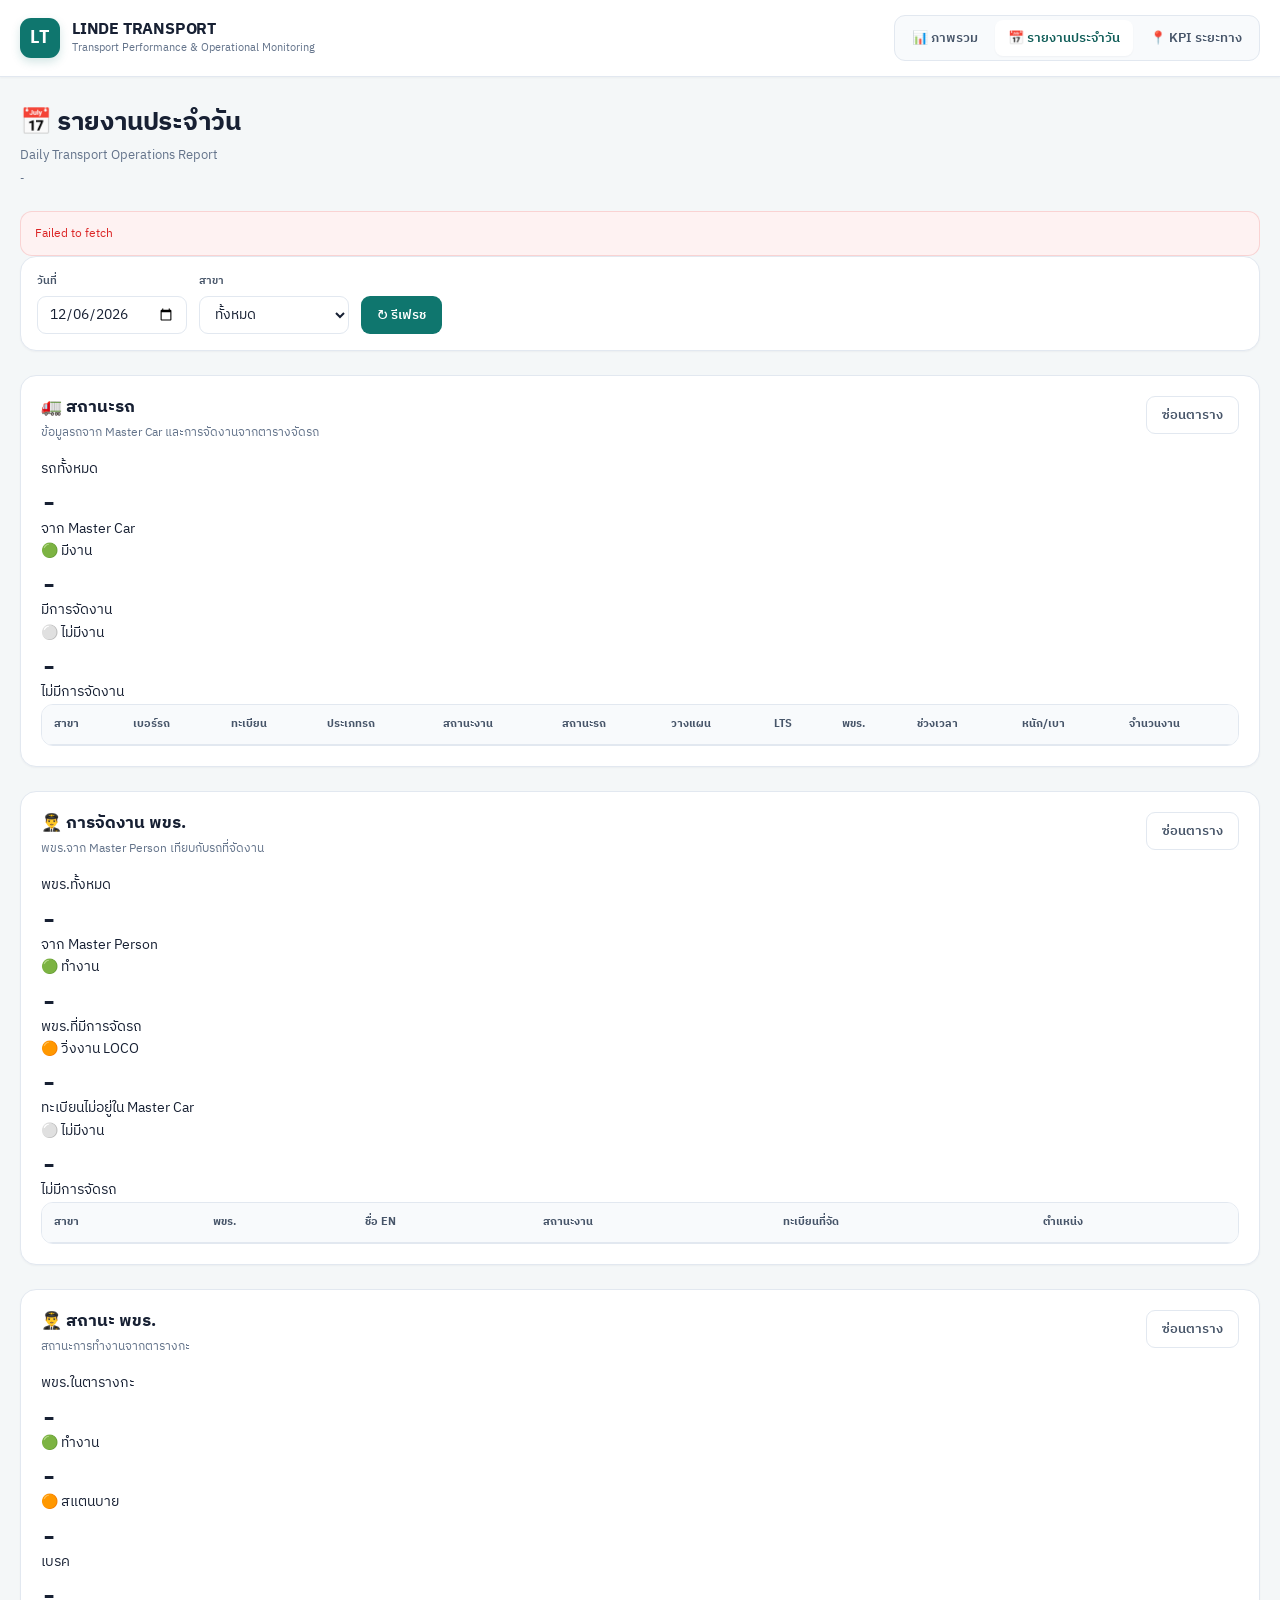
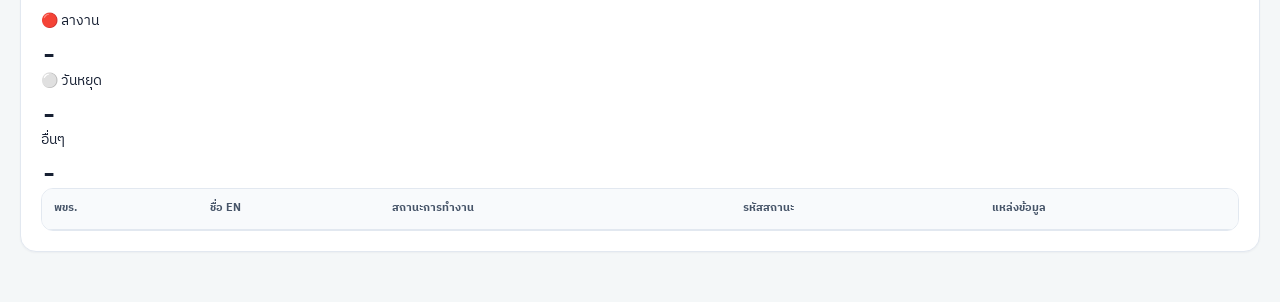
==== daily-report.html @ b8f80fe9 "Update daily-report.html" ====
<!DOCTYPE html>

<html lang="th">

<head>

  <meta charset="UTF-8">

<meta
name="viewport"
content="width=device-width, initial-scale=1.0"

>

  <title>LINDE TRANSPORT DAILY REPORT</title>

  <link rel="preconnect" href="https://fonts.googleapis.com">

  <link
    rel="preconnect"
    href="https://fonts.gstatic.com"
    crossorigin
  >

  <link
    href="https://fonts.googleapis.com/css2?family=IBM+Plex+Mono:wght@500;600;700&family=IBM+Plex+Sans+Thai:wght@400;500;600;700&display=swap"
    rel="stylesheet"
  >

  <link rel="stylesheet" href="style.css">

</head>

<body>

  <!-- =====================================================
       HEADER
       ===================================================== -->

  <header>

<div class="header-content">


  <!-- BRAND -->

  <div class="header-brand">

    <div class="brand-mark">
      LT
    </div>

    <div class="brand-text">

      <h1 class="brand-title">
        LINDE TRANSPORT
      </h1>

      <p class="brand-subtitle">
        Transport Performance &amp; Operational Monitoring
      </p>

    </div>

  </div>


  <!-- NAVIGATION -->

  <nav class="page-nav">

    <a href="index.html">
      📊 ภาพรวม
    </a>

    <a
      href="daily-report.html"
      class="active"
    >
      📅 รายงานประจำวัน
    </a>

    <a href="kpi-distance.html">
      📍 KPI ระยะทาง
    </a>

  </nav>

</div>

  </header>

  <!-- =====================================================
       MAIN
       ===================================================== -->

  <main class="container">

<!-- PAGE TITLE -->

<div class="page-title">

  <h1>
    📅 รายงานประจำวัน
  </h1>

  <p>
    Daily Transport Operations Report
  </p>

  <div
    id="reportInfo"
    class="card-status"
  >
    -
  </div>

</div>


<!-- ===================================================
     ERROR
     =================================================== -->

<div
  id="errorMessage"
  class="error-message"
></div>


<!-- ===================================================
     FILTER
     =================================================== -->

<section class="filters">

  <div class="filter-group">

    <label for="dateFilter">
      วันที่
    </label>

    <input
      type="date"
      id="dateFilter"
      onchange="loadReport()"
    >

  </div>


  <div class="filter-group">

    <label for="branchFilter">
      สาขา
    </label>

    <select
      id="branchFilter"
    >

      <option value="">
        ทั้งหมด
      </option>

    </select>

  </div>


  <div class="filter-action">

    <button
      class="btn btn-primary"
      type="button"
      onclick="refreshReport()"
    >
      ↻ รีเฟรช
    </button>

  </div>

</section>


<!-- ===================================================
     VEHICLE STATUS
     =================================================== -->

<section class="section">


  <div class="section-heading">

    <div>

      <h2>
        🚛 สถานะรถ
      </h2>

      <p class="section-subtitle">
        ข้อมูลรถจาก Master Car และการจัดงานจากตารางจัดรถ
      </p>

    </div>


    <div class="section-actions">

      <button
        class="btn btn-secondary"
        id="vehicleTableToggle"
        type="button"
        onclick="
          toggleTable(
            'vehicleTableWrapper',
            'vehicleTableToggle'
          )
        "
      >
        ซ่อนตาราง
      </button>

    </div>

  </div>


  <!-- VEHICLE KPI -->

  <div class="cards">


    <div class="card">

      <div class="card-label">
        รถทั้งหมด
      </div>

      <div
        class="card-value"
        id="vehicleTotal"
      >
        -
      </div>

      <div class="card-note">
        จาก Master Car
      </div>

    </div>


    <div class="card card-green">

      <div class="card-label">
        🟢 มีงาน
      </div>

      <div
        class="card-value"
        id="vehicleWorking"
      >
        -
      </div>

      <div class="card-note">
        มีการจัดงาน
      </div>

    </div>


    <div class="card card-gray">

      <div class="card-label">
        ⚪ ไม่มีงาน
      </div>

      <div
        class="card-value"
        id="vehicleNoJob"
      >
        -
      </div>

      <div class="card-note">
        ไม่มีการจัดงาน
      </div>

    </div>

  </div>


  <!-- VEHICLE TABLE -->

  <div
    class="table-wrapper"
    id="vehicleTableWrapper"
  >

    <table class="data-table">

      <thead>

        <tr>

          <th>
            สาขา
          </th>

          <th>
            เบอร์รถ
          </th>

          <th>
            ทะเบียน
          </th>

          <th>
            ประเภทรถ
          </th>

          <th>
            สถานะงาน
          </th>

          <th>
            สถานะรถ
          </th>

          <th>
            วางแผน
          </th>

          <th>
            LTS
          </th>

          <th>
            พขร.
          </th>

          <th>
            ช่วงเวลา
          </th>

          <th>
            หนัก/เบา
          </th>

          <th>
            จำนวนงาน
          </th>

        </tr>

      </thead>


      <tbody id="vehicleTableBody"></tbody>

    </table>

  </div>

</section>


<!-- ===================================================
     DRIVER ASSIGNMENT
     =================================================== -->

<section class="section">


  <div class="section-heading">

    <div>

      <h2>
        👨‍✈️ การจัดงาน พขร.
      </h2>

      <p class="section-subtitle">
        พขร.จาก Master Person เทียบกับรถที่จัดงาน
      </p>

    </div>


    <div class="section-actions">

      <button
        class="btn btn-secondary"
        id="driverTableToggle"
        type="button"
        onclick="
          toggleTable(
            'driverTableWrapper',
            'driverTableToggle'
          )
        "
      >
        ซ่อนตาราง
      </button>

    </div>

  </div>


  <!-- DRIVER KPI -->

  <div class="cards driver-cards">


    <div class="card">

      <div class="card-label">
        พขร.ทั้งหมด
      </div>

      <div
        class="card-value"
        id="driverTotal"
      >
        -
      </div>

      <div class="card-note">
        จาก Master Person
      </div>

    </div>


    <div class="card card-green">

      <div class="card-label">
        🟢 ทำงาน
      </div>

      <div
        class="card-value"
        id="driverWorking"
      >
        -
      </div>

      <div class="card-note">
        พขร.ที่มีการจัดรถ
      </div>

    </div>


    <div class="card card-orange">

      <div class="card-label">
        🟠 วิ่งงาน LOCO
      </div>

      <div
        class="card-value"
        id="driverLoco"
      >
        -
      </div>

      <div class="card-note">
        ทะเบียนไม่อยู่ใน Master Car
      </div>

    </div>


    <div class="card card-gray">

      <div class="card-label">
        ⚪ ไม่มีงาน
      </div>

      <div
        class="card-value"
        id="driverNoJob"
      >
        -
      </div>

      <div class="card-note">
        ไม่มีการจัดรถ
      </div>

    </div>

  </div>


  <!-- DRIVER TABLE -->

  <div
    class="table-wrapper"
    id="driverTableWrapper"
  >

    <table class="data-table">

      <thead>

        <tr>

          <th>
            สาขา
          </th>

          <th>
            พขร.
          </th>

          <th>
            ชื่อ EN
          </th>

          <th>
            สถานะงาน
          </th>

          <th>
            ทะเบียนที่จัด
          </th>

          <th>
            ตำแหน่ง
          </th>

        </tr>

      </thead>


      <tbody id="driverTableBody"></tbody>

    </table>

  </div>

</section>


<!-- ===================================================
     DRIVER SHIFT STATUS
     =================================================== -->

<section class="section">


  <div class="section-heading">

    <div>

      <h2>
        👨‍✈️ สถานะ พขร.
      </h2>

      <p class="section-subtitle">
        สถานะการทำงานจากตารางกะ
      </p>

    </div>


    <div class="section-actions">

      <button
        class="btn btn-secondary"
        id="shiftTableToggle"
        type="button"
        onclick="
          toggleTable(
            'shiftTableWrapper',
            'shiftTableToggle'
          )
        "
      >
        ซ่อนตาราง
      </button>

    </div>

  </div>


  <!-- SHIFT KPI -->

  <div class="cards shift-cards">


    <div class="card">

      <div class="card-label">
        พขร.ในตารางกะ
      </div>

      <div
        class="card-value"
        id="shiftTotal"
      >
        -
      </div>

    </div>


    <div class="card card-green">

      <div class="card-label">
        🟢 ทำงาน
      </div>

      <div
        class="card-value"
        id="shiftWorking"
      >
        -
      </div>

    </div>


    <div class="card card-orange">

      <div class="card-label">
        🟠 สแตนบาย
      </div>

      <div
        class="card-value"
        id="shiftStandby"
      >
        -
      </div>

    </div>


    <div class="card">

      <div class="card-label">
        เบรค
      </div>

      <div
        class="card-value"
        id="shiftBreak"
      >
        -
      </div>

    </div>


    <div class="card card-red">

      <div class="card-label">
        🔴 ลางาน
      </div>

      <div
        class="card-value"
        id="shiftLeave"
      >
        -
      </div>

    </div>


    <div class="card card-gray">

      <div class="card-label">
        ⚪ วันหยุด
      </div>

      <div
        class="card-value"
        id="shiftOff"
      >
        -
      </div>

    </div>


    <div class="card">

      <div class="card-label">
        อื่นๆ
      </div>

      <div
        class="card-value"
        id="shiftOther"
      >
        -
      </div>

    </div>

  </div>


  <!-- SHIFT TABLE -->

  <div
    class="table-wrapper"
    id="shiftTableWrapper"
  >

    <table class="data-table">

      <thead>

        <tr>

          <th>
            พขร.
          </th>

          <th>
            ชื่อ EN
          </th>

          <th>
            สถานะการทำงาน
          </th>

          <th>
            รหัสสถานะ
          </th>

          <th>
            แหล่งข้อมูล
          </th>

        </tr>

      </thead>


      <tbody id="shiftTableBody"></tbody>

    </table>

  </div>

</section>

  </main>

  <!-- =====================================================
       SCRIPT
       ===================================================== -->

  <script src="daily-report.js"></script>

</body>

</html>
---- style.css ----
/* =========================================================
LINDE TRANSPORT — GLOBAL DESIGN SYSTEM
Version: 1.0
Purpose:

* Shared visual language for every page
* No business logic
* No Supabase logic
* No page-specific JS dependency
  ========================================================= */

/* =========================================================
01. DESIGN TOKENS
========================================================= */

:root {
/* Brand */
--brand: #0f766e;
--brand-dark: #115e59;
--brand-light: #ccfbf1;
--brand-soft: #f0fdfa;

/* Accent */
--accent: #0f766e;

/* Status */
--success: #15803d;
--success-bg: #f0fdf4;

--warning: #b45309;
--warning-bg: #fffbeb;

--danger: #dc2626;
--danger-bg: #fef2f2;

--info: #2563eb;
--info-bg: #eff6ff;

--neutral: #64748b;
--neutral-bg: #f8fafc;

/* Text */
--text-main: #172033;
--text-secondary: #475569;
--text-muted: #64748b;
--text-light: #94a3b8;

/* Background */
--bg: #f4f7f8;
--surface: #ffffff;
--surface-soft: #f8fafc;

/* Border */
--border: #e2e8f0;
--border-light: #edf1f4;

/* Radius */
--radius-sm: 8px;
--radius-md: 12px;
--radius-lg: 16px;
--radius-xl: 20px;

/* Shadow */
--shadow-sm:
0 1px 2px rgba(15, 23, 42, 0.04);

--shadow-md:
0 4px 14px rgba(15, 23, 42, 0.06);

--shadow-lg:
0 10px 30px rgba(15, 23, 42, 0.08);

/* Spacing */
--space-1: 4px;
--space-2: 8px;
--space-3: 12px;
--space-4: 16px;
--space-5: 20px;
--space-6: 24px;
--space-8: 32px;
--space-10: 40px;

/* Layout */
--container-width: 1440px;

/* Typography */
--font-sans:
"IBM Plex Sans Thai",
"Noto Sans Thai",
"Sarabun",
Arial,
sans-serif;

--font-mono:
"IBM Plex Mono",
Consolas,
monospace;
}

/* =========================================================
02. RESET
========================================================= */

* {
  box-sizing: border-box;
  }

html {
margin: 0;
padding: 0;
scroll-behavior: smooth;
}

body {
margin: 0;
padding: 0;

background: var(--bg);
color: var(--text-main);

font-family: var(--font-sans);
font-size: 14px;
line-height: 1.6;

-webkit-font-smoothing: antialiased;
text-rendering: optimizeLegibility;
}

button,
input,
select,
textarea {
font: inherit;
}

button {
cursor: pointer;
}

a {
color: inherit;
text-decoration: none;
}

table {
border-collapse: collapse;
width: 100%;
}

img {
max-width: 100%;
display: block;
}

/* =========================================================
03. GLOBAL HEADER
========================================================= */

header {
background: var(--surface);
border-bottom: 1px solid var(--border);

position: sticky;
top: 0;
z-index: 100;

box-shadow: var(--shadow-sm);
}

.header-content {
width: min(var(--container-width), calc(100% - 40px));
min-height: 76px;
margin: 0 auto;

display: flex;
align-items: center;
justify-content: space-between;
gap: 24px;
}

.header-brand {
display: flex;
align-items: center;
gap: 12px;
min-width: 0;
}

.brand-mark {
width: 40px;
height: 40px;

display: flex;
align-items: center;
justify-content: center;

border-radius: 11px;

background: var(--brand);
color: #fff;

font-size: 18px;
font-weight: 700;

box-shadow:
0 4px 10px rgba(15, 118, 110, 0.18);
}

.brand-text {
min-width: 0;
}

.brand-title {
margin: 0;

font-size: 16px;
line-height: 1.2;
font-weight: 700;
letter-spacing: -0.2px;

color: var(--text-main);
}

.brand-subtitle {
margin: 2px 0 0;

font-size: 11px;
line-height: 1.3;

color: var(--text-muted);
}

/* =========================================================
04. NAVIGATION
========================================================= */

.page-nav {
display: flex;
align-items: center;
gap: 4px;

padding: 4px;

background: var(--surface-soft);
border: 1px solid var(--border);

border-radius: 11px;
}

.page-nav a,
.page-nav button {
border: 0;
background: transparent;

color: var(--text-secondary);

padding: 8px 13px;
border-radius: 8px;

font-size: 13px;
font-weight: 600;

white-space: nowrap;

transition:
background 0.18s ease,
color 0.18s ease,
box-shadow 0.18s ease;
}

.page-nav a:hover,
.page-nav button:hover {
color: var(--brand-dark);
background: #fff;
}

.page-nav a.active,
.page-nav button.active {
background: #fff;
color: var(--brand-dark);

box-shadow: var(--shadow-sm);
}

/* Legacy navigation support */

.topbar {
width: min(var(--container-width), calc(100% - 40px));
margin: 0 auto;

min-height: 70px;

display: flex;
align-items: center;
justify-content: space-between;

gap: 24px;
}

.topbar .brand {
font-size: 16px;
font-weight: 700;
color: var(--text-main);
}

.topbar .nav {
display: flex;
align-items: center;
gap: 4px;
}

.topbar .nav button {
border: 0;
background: transparent;

color: var(--text-secondary);

padding: 8px 13px;
border-radius: 8px;

font-weight: 600;
}

.topbar .nav button:hover,
.topbar .nav button.active {
background: var(--brand-soft);
color: var(--brand-dark);
}

/* =========================================================
05. PAGE CONTAINER
========================================================= */

.container {
width: min(var(--container-width), calc(100% - 40px));
margin: 0 auto;

padding: 30px 0 50px;
}

/* =========================================================
06. PAGE TITLE
========================================================= */

.page-title {
margin-bottom: 24px;
}

.page-title h1 {
margin: 0;

font-size: clamp(22px, 2vw, 28px);
line-height: 1.25;
font-weight: 700;

color: var(--text-main);

letter-spacing: -0.4px;
}

.page-title p {
margin: 6px 0 0;

color: var(--text-muted);

font-size: 13px;
}

/* =========================================================
07. SECTION HEADING
========================================================= */

.section-heading {
display: flex;
align-items: flex-start;
justify-content: space-between;

gap: 20px;

margin-bottom: 16px;
}

.section-heading h2 {
margin: 0;

color: var(--text-main);

font-size: 17px;
line-height: 1.35;
font-weight: 700;
}

.section-heading p,
.section-subtitle {
margin: 4px 0 0;

color: var(--text-muted);

font-size: 12px;
}

/* =========================================================
08. FILTER BAR
========================================================= */

.filters {
display: flex;
flex-wrap: wrap;
align-items: flex-end;

gap: 12px;

padding: 16px;

margin-bottom: 24px;

background: var(--surface);

border: 1px solid var(--border);
border-radius: var(--radius-lg);

box-shadow: var(--shadow-sm);
}

.filter-group {
display: flex;
flex-direction: column;
gap: 5px;
}

.filter-group label {
color: var(--text-secondary);

font-size: 11px;
font-weight: 600;
}

.filter-group input,
.filter-group select {
height: 38px;

min-width: 150px;

padding: 0 11px;

color: var(--text-main);

background: #fff;

border: 1px solid var(--border);
border-radius: 9px;

outline: none;

transition:
border-color 0.18s ease,
box-shadow 0.18s ease;
}

.filter-group input:hover,
.filter-group select:hover {
border-color: #cbd5e1;
}

.filter-group input:focus,
.filter-group select:focus {
border-color: var(--brand);

box-shadow:
0 0 0 3px rgba(15, 118, 110, 0.10);
}

.filter-action {
display: flex;
gap: 8px;
}

.btn {
height: 38px;

padding: 0 15px;

border-radius: 9px;

border: 1px solid transparent;

font-size: 13px;
font-weight: 600;

transition:
background 0.18s ease,
border-color 0.18s ease,
transform 0.1s ease;
}

.btn:active {
transform: translateY(1px);
}

.btn-primary {
background: var(--brand);
color: #fff;
}

.btn-primary:hover {
background: var(--brand-dark);
}

.btn-secondary {
background: #fff;
color: var(--text-secondary);
border-color: var(--border);
}

.btn-secondary:hover {
background: var(--surface-soft);
}

/* =========================================================
09. KPI GRID
========================================================= */

.kpi-grid {
display: grid;

grid-template-columns:
repeat(4, minmax(0, 1fr));

gap: 14px;

margin-bottom: 24px;
}

/* Generic card */

.kpi-card {
min-width: 0;

padding: 18px;

background: var(--surface);

border: 1px solid var(--border);
border-radius: var(--radius-lg);

box-shadow: var(--shadow-sm);

transition:
transform 0.18s ease,
box-shadow 0.18s ease,
border-color 0.18s ease;
}

.kpi-card:hover {
transform: translateY(-1px);

border-color: #d5dee7;

box-shadow: var(--shadow-md);
}

.card-title,
.kpi-label {
color: var(--text-secondary);

font-size: 12px;
font-weight: 600;
}

.card-value,
.kpi-value {
margin-top: 6px;

color: var(--text-main);

font-family: var(--font-mono);

font-size: 27px;
line-height: 1.15;
font-weight: 700;

letter-spacing: -0.6px;
}

.card-status,
.kpi-detail {
margin-top: 6px;

color: var(--text-muted);

font-size: 11px;
line-height: 1.4;
}

/* =========================================================
10. KPI EMPHASIS
========================================================= */

.kpi-card.primary {
border-color: rgba(15, 118, 110, 0.20);
background:
linear-gradient(
145deg,
#ffffff 0%,
var(--brand-soft) 100%
);
}

.kpi-card.success {
border-color: rgba(21, 128, 61, 0.18);
background: var(--success-bg);
}

.kpi-card.warning {
border-color: rgba(180, 83, 9, 0.18);
background: var(--warning-bg);
}

.kpi-card.danger {
border-color: rgba(220, 38, 38, 0.18);
background: var(--danger-bg);
}

/* =========================================================
11. SECTION CARD
========================================================= */

.section {
margin-bottom: 24px;

padding: 20px;

background: var(--surface);

border: 1px solid var(--border);
border-radius: var(--radius-lg);

box-shadow: var(--shadow-sm);
}

.section:last-child {
margin-bottom: 0;
}

/* =========================================================
12. FORECAST
========================================================= */

.forecast {
display: grid;

grid-template-columns:
repeat(4, minmax(0, 1fr));

gap: 12px;

margin-top: 16px;
}

.forecast-item {
padding: 14px;

border-radius: var(--radius-md);

background: var(--surface-soft);

border: 1px solid var(--border-light);
}

.forecast-label {
color: var(--text-muted);

font-size: 11px;
}

.forecast-value {
margin-top: 4px;

color: var(--text-main);

font-family: var(--font-mono);

font-size: 20px;
font-weight: 700;
}

/* =========================================================
13. STATUS BADGES
========================================================= */

.status-badge {
display: inline-flex;
align-items: center;
justify-content: center;

min-height: 24px;

padding: 3px 9px;

border-radius: 999px;

font-size: 11px;
font-weight: 700;

white-space: nowrap;
}

.status-normal,
.status-success,
.status-on-track {
color: var(--success);
background: var(--success-bg);
}

.status-warning,
.status-at-risk,
.status-near {
color: var(--warning);
background: var(--warning-bg);
}

.status-danger,
.status-below,
.status-over {
color: var(--danger);
background: var(--danger-bg);
}

.status-info {
color: var(--info);
background: var(--info-bg);
}

.status-neutral,
.status-none {
color: var(--neutral);
background: var(--neutral-bg);
}

/* =========================================================
14. PERFORMANCE STATUS
========================================================= */

.performance-status {
display: flex;
align-items: center;
gap: 10px;

padding: 14px 16px;

border-radius: var(--radius-md);

background: var(--surface-soft);

border: 1px solid var(--border);
}

.performance-status strong {
font-size: 14px;
}

.performance-status .status {
display: inline-flex;

align-items: center;

padding: 4px 10px;

border-radius: 999px;

font-size: 11px;
font-weight: 700;
}

/* =========================================================
15. CHART
========================================================= */

.chart-wrapper {
position: relative;

width: 100%;

min-height: 280px;

margin-top: 12px;
}

.chart-wrapper canvas {
width: 100% !important;
max-height: 360px;
}

.chart-summary {
display: flex;
flex-wrap: wrap;

gap: 10px;

margin-bottom: 12px;
}

.chart-summary-item {
flex: 1 1 140px;

padding: 11px 13px;

border: 1px solid var(--border-light);
border-radius: var(--radius-md);

background: var(--surface-soft);
}

.chart-summary-label {
color: var(--text-muted);

font-size: 10px;
}

.chart-summary-value {
margin-top: 2px;

color: var(--text-main);

font-family: var(--font-mono);

font-size: 17px;
font-weight: 700;
}

/* =========================================================
16. ALERT
========================================================= */

.alert-grid {
display: grid;

grid-template-columns:
repeat(2, minmax(0, 1fr));

gap: 14px;
}

.alert-box {
padding: 16px;

border-radius: var(--radius-lg);

border: 1px solid var(--border);
}

.alert-box h3 {
margin: 0;

font-size: 14px;
font-weight: 700;
}

.alert-box p {
margin: 4px 0 0;

font-size: 11px;
color: var(--text-muted);
}

.alert-box.danger {
background: var(--danger-bg);
border-color: rgba(220, 38, 38, 0.15);
}

.alert-box.warning {
background: var(--warning-bg);
border-color: rgba(180, 83, 9, 0.15);
}

.alert-box.success {
background: var(--success-bg);
border-color: rgba(21, 128, 61, 0.15);
}

/* =========================================================
17. RANKING
========================================================= */

.ranking-grid {
display: grid;

grid-template-columns:
repeat(2, minmax(0, 1fr));

gap: 14px;
}

.ranking-box {
overflow: hidden;

border: 1px solid var(--border);

border-radius: var(--radius-lg);

background: var(--surface);
}

.ranking-header {
padding: 14px 16px;

border-bottom: 1px solid var(--border);

background: var(--surface-soft);
}

.ranking-header h3 {
margin: 0;

font-size: 14px;
}

.ranking-header p {
margin: 3px 0 0;

color: var(--text-muted);

font-size: 11px;
}

.ranking-list {
padding: 0;
margin: 0;

list-style: none;
}

.ranking-item {
display: flex;

align-items: center;
justify-content: space-between;

gap: 12px;

padding: 12px 16px;

border-bottom: 1px solid var(--border-light);
}

.ranking-item:last-child {
border-bottom: 0;
}

.ranking-rank {
width: 28px;
height: 28px;

flex: 0 0 28px;

display: flex;
align-items: center;
justify-content: center;

border-radius: 50%;

background: var(--surface-soft);

color: var(--text-secondary);

font-family: var(--font-mono);

font-size: 11px;
font-weight: 700;
}

.ranking-main {
flex: 1;
min-width: 0;
}

.ranking-car {
font-weight: 700;
font-size: 13px;
}

.ranking-meta {
color: var(--text-muted);
font-size: 10px;
}

.ranking-value {
text-align: right;

font-family: var(--font-mono);

font-size: 13px;
font-weight: 700;
}

/* =========================================================
18. TABLE
========================================================= */

.table-wrapper {
width: 100%;

overflow-x: auto;

border: 1px solid var(--border);

border-radius: var(--radius-md);

background: var(--surface);
}

.data-table {
min-width: 760px;
}

.data-table thead th {
padding: 11px 12px;

background: var(--surface-soft);

color: var(--text-secondary);

border-bottom: 1px solid var(--border);

font-size: 11px;
font-weight: 700;

text-align: left;

white-space: nowrap;
}

.data-table tbody td {
padding: 11px 12px;

color: var(--text-main);

border-bottom: 1px solid var(--border-light);

font-size: 12px;

vertical-align: middle;
}

.data-table tbody tr:last-child td {
border-bottom: 0;
}

.data-table tbody tr:hover {
background: #fafdfd;
}

.data-table .number {
text-align: right;

font-family: var(--font-mono);
}

.data-table .center {
text-align: center;
}

.data-table .strong {
font-weight: 700;
}

/* =========================================================
19. CAR PERFORMANCE TABLE
========================================================= */

.car-performance-table {
width: 100%;
}

.car-performance-table .car-no {
font-family: var(--font-mono);
font-weight: 700;
}

.car-performance-table .plate {
font-family: var(--font-mono);
}

.car-performance-table .km {
font-family: var(--font-mono);
font-weight: 700;
}

/* =========================================================
20. VEHICLE TYPE SUMMARY
========================================================= */

.vehicle-type-summary {
display: grid;

grid-template-columns:
repeat(4, minmax(0, 1fr));

gap: 12px;
}

.vehicle-type-card {
padding: 15px;

background: var(--surface-soft);

border: 1px solid var(--border);

border-radius: var(--radius-md);
}

.vehicle-type-name {
color: var(--text-secondary);

font-size: 12px;
font-weight: 700;
}

.vehicle-type-value {
margin-top: 5px;

color: var(--text-main);

font-family: var(--font-mono);

font-size: 20px;
font-weight: 700;
}

.vehicle-type-detail {
margin-top: 4px;

color: var(--text-muted);

font-size: 10px;
}

/* =========================================================
21. EMPTY STATE
========================================================= */

.empty-state {
padding: 40px 20px;

text-align: center;

color: var(--text-muted);
}

.empty-state-icon {
margin-bottom: 8px;

font-size: 28px;
}

.empty-state-title {
color: var(--text-secondary);

font-size: 14px;
font-weight: 700;
}

.empty-state-text {
margin-top: 3px;

font-size: 11px;
}

/* =========================================================
22. LOADING
========================================================= */

.loading {
display: flex;

align-items: center;
justify-content: center;

min-height: 100px;

color: var(--text-muted);

font-size: 12px;
}

.loading::before {
content: "";

width: 16px;
height: 16px;

margin-right: 8px;

border: 2px solid var(--border);

border-top-color: var(--brand);

border-radius: 50%;

animation: spin 0.8s linear infinite;
}

@keyframes spin {
to {
transform: rotate(360deg);
}
}

/* =========================================================
23. SYSTEM / ERROR MESSAGE
========================================================= */

.error-message {
padding: 12px 14px;

border-radius: var(--radius-md);

color: var(--danger);

background: var(--danger-bg);

border: 1px solid rgba(220, 38, 38, 0.15);

font-size: 12px;
}

.info-message {
padding: 12px 14px;

border-radius: var(--radius-md);

color: var(--info);

background: var(--info-bg);

border: 1px solid rgba(37, 99, 235, 0.12);

font-size: 12px;
}

/* =========================================================
24. DRIVER / VEHICLE DAILY REPORT
========================================================= */

.report-summary {
display: grid;

grid-template-columns:
repeat(4, minmax(0, 1fr));

gap: 12px;

margin-bottom: 18px;
}

.report-summary-card {
padding: 15px;

background: var(--surface);

border: 1px solid var(--border);

border-radius: var(--radius-md);

box-shadow: var(--shadow-sm);
}

.report-summary-label {
color: var(--text-muted);

font-size: 11px;
}

.report-summary-value {
margin-top: 4px;

color: var(--text-main);

font-family: var(--font-mono);

font-size: 22px;
font-weight: 700;
}

.driver-status-grid {
display: grid;

grid-template-columns:
repeat(5, minmax(0, 1fr));

gap: 10px;
}

.driver-status-card {
padding: 13px;

border: 1px solid var(--border);

border-radius: var(--radius-md);

background: var(--surface);
}

.driver-status-label {
color: var(--text-secondary);

font-size: 11px;
font-weight: 600;
}

.driver-status-value {
margin-top: 3px;

font-family: var(--font-mono);

font-size: 19px;
font-weight: 700;
}

/* =========================================================
25. UTILITY
========================================================= */

.text-muted {
color: var(--text-muted);
}

.text-secondary {
color: var(--text-secondary);
}

.text-success {
color: var(--success);
}

.text-warning {
color: var(--warning);
}

.text-danger {
color: var(--danger);
}

.text-info {
color: var(--info);
}

.text-right {
text-align: right;
}

.text-center {
text-align: center;
}

.mono {
font-family: var(--font-mono);
}

.hidden {
display: none !important;
}

/* =========================================================
26. RESPONSIVE — TABLET
========================================================= */

@media (max-width: 1100px) {

.kpi-grid {
grid-template-columns:
repeat(2, minmax(0, 1fr));
}

.forecast {
grid-template-columns:
repeat(2, minmax(0, 1fr));
}

.vehicle-type-summary {
grid-template-columns:
repeat(2, minmax(0, 1fr));
}

.report-summary {
grid-template-columns:
repeat(2, minmax(0, 1fr));
}

.driver-status-grid {
grid-template-columns:
repeat(3, minmax(0, 1fr));
}

}

/* =========================================================
27. RESPONSIVE — MOBILE
========================================================= */

@media (max-width: 700px) {

.header-content {
width: min(100% - 24px, var(--container-width));

```
min-height: auto;

padding: 12px 0;

align-items: flex-start;

flex-direction: column;

gap: 12px;
```

}

.page-nav {
width: 100%;

```
overflow-x: auto;

scrollbar-width: none;
```

}

.page-nav::-webkit-scrollbar {
display: none;
}

.page-nav a,
.page-nav button {
flex: 0 0 auto;
}

.topbar {
width: calc(100% - 24px);

```
min-height: auto;

padding: 12px 0;

flex-direction: column;
align-items: flex-start;
```

}

.topbar .nav {
width: 100%;

```
overflow-x: auto;
```

}

.container {
width: calc(100% - 24px);

```
padding: 22px 0 40px;
```

}

.page-title h1 {
font-size: 22px;
}

.filters {
padding: 13px;

```
flex-direction: column;
align-items: stretch;
```

}

.filter-group {
width: 100%;
}

.filter-group input,
.filter-group select {
width: 100%;
}

.filter-action {
width: 100%;
}

.filter-action .btn {
flex: 1;
}

.kpi-grid {
grid-template-columns: 1fr;

```
gap: 10px;
```

}

.kpi-card {
padding: 15px;
}

.card-value,
.kpi-value {
font-size: 24px;
}

.section {
padding: 15px;

```
border-radius: var(--radius-md);
```

}

.section-heading {
flex-direction: column;

```
gap: 8px;
```

}

.forecast {
grid-template-columns: 1fr;
}

.alert-grid,
.ranking-grid {
grid-template-columns: 1fr;
}

.vehicle-type-summary {
grid-template-columns: 1fr;
}

.report-summary {
grid-template-columns: 1fr;
}

.driver-status-grid {
grid-template-columns:
repeat(2, minmax(0, 1fr));
}

.chart-wrapper {
min-height: 240px;
}

}

/* =========================================================
28. RESPONSIVE — SMALL MOBILE
========================================================= */

@media (max-width: 480px) {

body {
font-size: 13px;
}

.brand-mark {
width: 36px;
height: 36px;

```
font-size: 16px;
```

}

.brand-title {
font-size: 14px;
}

.brand-subtitle {
font-size: 10px;
}

.page-title {
margin-bottom: 18px;
}

.page-title h1 {
font-size: 20px;
}

.section {
margin-bottom: 16px;
}

.driver-status-grid {
grid-template-columns: 1fr;
}

.data-table {
min-width: 680px;
}

}

/* =========================================================
29. ACCESSIBILITY
========================================================= */

:focus-visible {
outline: 2px solid var(--brand);

outline-offset: 2px;
}

@media (prefers-reduced-motion: reduce) {

*,
*::before,
*::after {
scroll-behavior: auto !important;

```
animation-duration: 0.01ms !important;
animation-iteration-count: 1 !important;

transition-duration: 0.01ms !important;
```

}

}
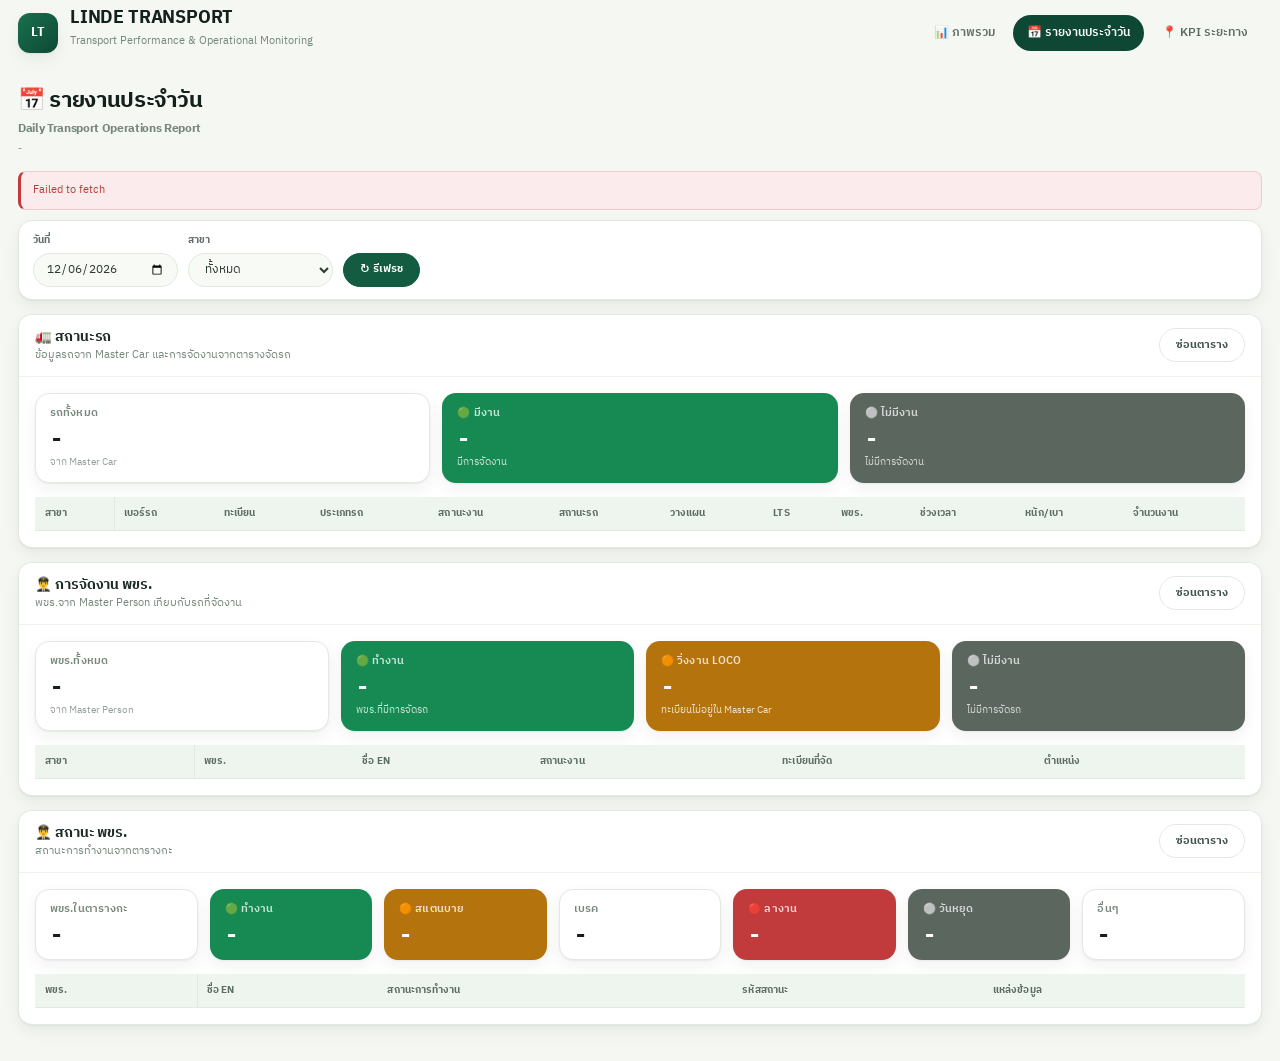
==== commit 89669566: "Update daily-report.html" ====
--- a/daily-report.html
+++ b/daily-report.html
@@ -1,770 +1,201 @@
 <!DOCTYPE html>
-
 <html lang="th">
-
 <head>
-
   <meta charset="UTF-8">
-
-<meta
-name="viewport"
-content="width=device-width, initial-scale=1.0"
-
->
-
+  <meta name="viewport" content="width=device-width, initial-scale=1.0">
   <title>LINDE TRANSPORT DAILY REPORT</title>
-
   <link rel="preconnect" href="https://fonts.googleapis.com">
-
-  <link
-    rel="preconnect"
-    href="https://fonts.gstatic.com"
-    crossorigin
-  >
-
-  <link
-    href="https://fonts.googleapis.com/css2?family=IBM+Plex+Mono:wght@500;600;700&family=IBM+Plex+Sans+Thai:wght@400;500;600;700&display=swap"
-    rel="stylesheet"
-  >
-
+  <link rel="preconnect" href="https://fonts.gstatic.com" crossorigin>
+  <link href="https://fonts.googleapis.com/css2?family=IBM+Plex+Mono:wght@500;600;700&family=IBM+Plex+Sans+Thai:wght@400;500;600;700&display=swap" rel="stylesheet">
   <link rel="stylesheet" href="style.css">
-
 </head>
-
 <body>
 
-  <!-- =====================================================
-       HEADER
-       ===================================================== -->
-
   <header>
-
-<div class="header-content">
-
-
-  <!-- BRAND -->
-
-  <div class="header-brand">
-
-    <div class="brand-mark">
-      LT
+    <div class="header-content">
+      <div class="header-brand">
+        <div class="brand-mark">LT</div>
+        <div class="brand-text">
+          <h1 class="brand-title">LINDE TRANSPORT</h1>
+          <p class="brand-subtitle">Transport Performance &amp; Operational Monitoring</p>
+        </div>
+      </div>
+
+      <nav class="page-nav">
+        <a href="index.html">📊 ภาพรวม</a>
+        <a href="daily-report.html" class="active">📅 รายงานประจำวัน</a>
+        <a href="kpi-distance.html">📍 KPI ระยะทาง</a>
+      </nav>
     </div>
-
-    <div class="brand-text">
-
-      <h1 class="brand-title">
-        LINDE TRANSPORT
-      </h1>
-
-      <p class="brand-subtitle">
-        Transport Performance &amp; Operational Monitoring
-      </p>
-
+  </header>
+
+  <main class="container">
+
+    <div class="page-title">
+      <h1>📅 รายงานประจำวัน</h1>
+      <p>Daily Transport Operations Report</p>
+      <div id="reportInfo" class="card-status">-</div>
     </div>
 
-  </div>
-
-
-  <!-- NAVIGATION -->
-
-  <nav class="page-nav">
-
-    <a href="index.html">
-      📊 ภาพรวม
-    </a>
-
-    <a
-      href="daily-report.html"
-      class="active"
-    >
-      📅 รายงานประจำวัน
-    </a>
-
-    <a href="kpi-distance.html">
-      📍 KPI ระยะทาง
-    </a>
-
-  </nav>
-
-</div>
-
-  </header>
-
-  <!-- =====================================================
-       MAIN
-       ===================================================== -->
-
-  <main class="container">
-
-<!-- PAGE TITLE -->
-
-<div class="page-title">
-
-  <h1>
-    📅 รายงานประจำวัน
-  </h1>
-
-  <p>
-    Daily Transport Operations Report
-  </p>
-
-  <div
-    id="reportInfo"
-    class="card-status"
-  >
-    -
-  </div>
-
-</div>
-
-
-<!-- ===================================================
-     ERROR
-     =================================================== -->
-
-<div
-  id="errorMessage"
-  class="error-message"
-></div>
-
-
-<!-- ===================================================
-     FILTER
-     =================================================== -->
-
-<section class="filters">
-
-  <div class="filter-group">
-
-    <label for="dateFilter">
-      วันที่
-    </label>
-
-    <input
-      type="date"
-      id="dateFilter"
-      onchange="loadReport()"
-    >
-
-  </div>
-
-
-  <div class="filter-group">
-
-    <label for="branchFilter">
-      สาขา
-    </label>
-
-    <select
-      id="branchFilter"
-    >
-
-      <option value="">
-        ทั้งหมด
-      </option>
-
-    </select>
-
-  </div>
-
-
-  <div class="filter-action">
-
-    <button
-      class="btn btn-primary"
-      type="button"
-      onclick="refreshReport()"
-    >
-      ↻ รีเฟรช
-    </button>
-
-  </div>
-
-</section>
-
-
-<!-- ===================================================
-     VEHICLE STATUS
-     =================================================== -->
-
-<section class="section">
-
-
-  <div class="section-heading">
-
-    <div>
-
-      <h2>
-        🚛 สถานะรถ
-      </h2>
-
-      <p class="section-subtitle">
-        ข้อมูลรถจาก Master Car และการจัดงานจากตารางจัดรถ
-      </p>
-
-    </div>
-
-
-    <div class="section-actions">
-
-      <button
-        class="btn btn-secondary"
-        id="vehicleTableToggle"
-        type="button"
-        onclick="
-          toggleTable(
-            'vehicleTableWrapper',
-            'vehicleTableToggle'
-          )
-        "
-      >
-        ซ่อนตาราง
-      </button>
-
-    </div>
-
-  </div>
-
-
-  <!-- VEHICLE KPI -->
-
-  <div class="cards">
-
-
-    <div class="card">
-
-      <div class="card-label">
-        รถทั้งหมด
-      </div>
-
-      <div
-        class="card-value"
-        id="vehicleTotal"
-      >
-        -
-      </div>
-
-      <div class="card-note">
-        จาก Master Car
-      </div>
-
-    </div>
-
-
-    <div class="card card-green">
-
-      <div class="card-label">
-        🟢 มีงาน
-      </div>
-
-      <div
-        class="card-value"
-        id="vehicleWorking"
-      >
-        -
-      </div>
-
-      <div class="card-note">
-        มีการจัดงาน
-      </div>
-
-    </div>
-
-
-    <div class="card card-gray">
-
-      <div class="card-label">
-        ⚪ ไม่มีงาน
-      </div>
-
-      <div
-        class="card-value"
-        id="vehicleNoJob"
-      >
-        -
-      </div>
-
-      <div class="card-note">
-        ไม่มีการจัดงาน
-      </div>
-
-    </div>
-
-  </div>
-
-
-  <!-- VEHICLE TABLE -->
-
-  <div
-    class="table-wrapper"
-    id="vehicleTableWrapper"
-  >
-
-    <table class="data-table">
-
-      <thead>
-
-        <tr>
-
-          <th>
-            สาขา
-          </th>
-
-          <th>
-            เบอร์รถ
-          </th>
-
-          <th>
-            ทะเบียน
-          </th>
-
-          <th>
-            ประเภทรถ
-          </th>
-
-          <th>
-            สถานะงาน
-          </th>
-
-          <th>
-            สถานะรถ
-          </th>
-
-          <th>
-            วางแผน
-          </th>
-
-          <th>
-            LTS
-          </th>
-
-          <th>
-            พขร.
-          </th>
-
-          <th>
-            ช่วงเวลา
-          </th>
-
-          <th>
-            หนัก/เบา
-          </th>
-
-          <th>
-            จำนวนงาน
-          </th>
-
-        </tr>
-
-      </thead>
-
-
-      <tbody id="vehicleTableBody"></tbody>
-
-    </table>
-
-  </div>
-
-</section>
-
-
-<!-- ===================================================
-     DRIVER ASSIGNMENT
-     =================================================== -->
-
-<section class="section">
-
-
-  <div class="section-heading">
-
-    <div>
-
-      <h2>
-        👨‍✈️ การจัดงาน พขร.
-      </h2>
-
-      <p class="section-subtitle">
-        พขร.จาก Master Person เทียบกับรถที่จัดงาน
-      </p>
-
-    </div>
-
-
-    <div class="section-actions">
-
-      <button
-        class="btn btn-secondary"
-        id="driverTableToggle"
-        type="button"
-        onclick="
-          toggleTable(
-            'driverTableWrapper',
-            'driverTableToggle'
-          )
-        "
-      >
-        ซ่อนตาราง
-      </button>
-
-    </div>
-
-  </div>
-
-
-  <!-- DRIVER KPI -->
-
-  <div class="cards driver-cards">
-
-
-    <div class="card">
-
-      <div class="card-label">
-        พขร.ทั้งหมด
-      </div>
-
-      <div
-        class="card-value"
-        id="driverTotal"
-      >
-        -
-      </div>
-
-      <div class="card-note">
-        จาก Master Person
-      </div>
-
-    </div>
-
-
-    <div class="card card-green">
-
-      <div class="card-label">
-        🟢 ทำงาน
-      </div>
-
-      <div
-        class="card-value"
-        id="driverWorking"
-      >
-        -
-      </div>
-
-      <div class="card-note">
-        พขร.ที่มีการจัดรถ
-      </div>
-
-    </div>
-
-
-    <div class="card card-orange">
-
-      <div class="card-label">
-        🟠 วิ่งงาน LOCO
-      </div>
-
-      <div
-        class="card-value"
-        id="driverLoco"
-      >
-        -
-      </div>
-
-      <div class="card-note">
-        ทะเบียนไม่อยู่ใน Master Car
-      </div>
-
-    </div>
-
-
-    <div class="card card-gray">
-
-      <div class="card-label">
-        ⚪ ไม่มีงาน
-      </div>
-
-      <div
-        class="card-value"
-        id="driverNoJob"
-      >
-        -
-      </div>
-
-      <div class="card-note">
-        ไม่มีการจัดรถ
-      </div>
-
-    </div>
-
-  </div>
-
-
-  <!-- DRIVER TABLE -->
-
-  <div
-    class="table-wrapper"
-    id="driverTableWrapper"
-  >
-
-    <table class="data-table">
-
-      <thead>
-
-        <tr>
-
-          <th>
-            สาขา
-          </th>
-
-          <th>
-            พขร.
-          </th>
-
-          <th>
-            ชื่อ EN
-          </th>
-
-          <th>
-            สถานะงาน
-          </th>
-
-          <th>
-            ทะเบียนที่จัด
-          </th>
-
-          <th>
-            ตำแหน่ง
-          </th>
-
-        </tr>
-
-      </thead>
-
-
-      <tbody id="driverTableBody"></tbody>
-
-    </table>
-
-  </div>
-
-</section>
-
-
-<!-- ===================================================
-     DRIVER SHIFT STATUS
-     =================================================== -->
-
-<section class="section">
-
-
-  <div class="section-heading">
-
-    <div>
-
-      <h2>
-        👨‍✈️ สถานะ พขร.
-      </h2>
-
-      <p class="section-subtitle">
-        สถานะการทำงานจากตารางกะ
-      </p>
-
-    </div>
-
-
-    <div class="section-actions">
-
-      <button
-        class="btn btn-secondary"
-        id="shiftTableToggle"
-        type="button"
-        onclick="
-          toggleTable(
-            'shiftTableWrapper',
-            'shiftTableToggle'
-          )
-        "
-      >
-        ซ่อนตาราง
-      </button>
-
-    </div>
-
-  </div>
-
-
-  <!-- SHIFT KPI -->
-
-  <div class="cards shift-cards">
-
-
-    <div class="card">
-
-      <div class="card-label">
-        พขร.ในตารางกะ
-      </div>
-
-      <div
-        class="card-value"
-        id="shiftTotal"
-      >
-        -
-      </div>
-
-    </div>
-
-
-    <div class="card card-green">
-
-      <div class="card-label">
-        🟢 ทำงาน
-      </div>
-
-      <div
-        class="card-value"
-        id="shiftWorking"
-      >
-        -
-      </div>
-
-    </div>
-
-
-    <div class="card card-orange">
-
-      <div class="card-label">
-        🟠 สแตนบาย
-      </div>
-
-      <div
-        class="card-value"
-        id="shiftStandby"
-      >
-        -
-      </div>
-
-    </div>
-
-
-    <div class="card">
-
-      <div class="card-label">
-        เบรค
-      </div>
-
-      <div
-        class="card-value"
-        id="shiftBreak"
-      >
-        -
-      </div>
-
-    </div>
-
-
-    <div class="card card-red">
-
-      <div class="card-label">
-        🔴 ลางาน
-      </div>
-
-      <div
-        class="card-value"
-        id="shiftLeave"
-      >
-        -
-      </div>
-
-    </div>
-
-
-    <div class="card card-gray">
-
-      <div class="card-label">
-        ⚪ วันหยุด
-      </div>
-
-      <div
-        class="card-value"
-        id="shiftOff"
-      >
-        -
-      </div>
-
-    </div>
-
-
-    <div class="card">
-
-      <div class="card-label">
-        อื่นๆ
-      </div>
-
-      <div
-        class="card-value"
-        id="shiftOther"
-      >
-        -
-      </div>
-
-    </div>
-
-  </div>
-
-
-  <!-- SHIFT TABLE -->
-
-  <div
-    class="table-wrapper"
-    id="shiftTableWrapper"
-  >
-
-    <table class="data-table">
-
-      <thead>
-
-        <tr>
-
-          <th>
-            พขร.
-          </th>
-
-          <th>
-            ชื่อ EN
-          </th>
-
-          <th>
-            สถานะการทำงาน
-          </th>
-
-          <th>
-            รหัสสถานะ
-          </th>
-
-          <th>
-            แหล่งข้อมูล
-          </th>
-
-        </tr>
-
-      </thead>
-
-
-      <tbody id="shiftTableBody"></tbody>
-
-    </table>
-
-  </div>
-
-</section>
+    <div id="errorMessage" class="error-message"></div>
+
+    <section class="filters">
+      <div class="filter-group">
+        <label for="dateFilter">วันที่</label>
+        <input type="date" id="dateFilter" onchange="loadReport()">
+      </div>
+      <div class="filter-group">
+        <label for="branchFilter">สาขา</label>
+        <select id="branchFilter">
+          <option value="">ทั้งหมด</option>
+        </select>
+      </div>
+      <div class="filter-action">
+        <button class="btn btn-primary" type="button" onclick="refreshReport()">↻ รีเฟรช</button>
+      </div>
+    </section>
+
+    <section class="section">
+      <div class="section-heading">
+        <div>
+          <h2>🚛 สถานะรถ</h2>
+          <p class="section-subtitle">ข้อมูลรถจาก Master Car และการจัดงานจากตารางจัดรถ</p>
+        </div>
+        <div class="section-actions">
+          <button class="btn btn-secondary" id="vehicleTableToggle" type="button" onclick="toggleTable('vehicleTableWrapper','vehicleTableToggle')">ซ่อนตาราง</button>
+        </div>
+      </div>
+
+      <div class="cards">
+        <div class="card">
+          <div class="card-label">รถทั้งหมด</div>
+          <div class="card-value" id="vehicleTotal">-</div>
+          <div class="card-note">จาก Master Car</div>
+        </div>
+        <div class="card card-green">
+          <div class="card-label">🟢 มีงาน</div>
+          <div class="card-value" id="vehicleWorking">-</div>
+          <div class="card-note">มีการจัดงาน</div>
+        </div>
+        <div class="card card-gray">
+          <div class="card-label">⚪ ไม่มีงาน</div>
+          <div class="card-value" id="vehicleNoJob">-</div>
+          <div class="card-note">ไม่มีการจัดงาน</div>
+        </div>
+      </div>
+
+      <div class="table-wrapper" id="vehicleTableWrapper">
+        <table class="data-table">
+          <thead>
+            <tr>
+              <th>สาขา</th><th>เบอร์รถ</th><th>ทะเบียน</th><th>ประเภทรถ</th>
+              <th>สถานะงาน</th><th>สถานะรถ</th><th>วางแผน</th><th>LTS</th>
+              <th>พขร.</th><th>ช่วงเวลา</th><th>หนัก/เบา</th><th>จำนวนงาน</th>
+            </tr>
+          </thead>
+          <tbody id="vehicleTableBody"></tbody>
+        </table>
+      </div>
+    </section>
+
+    <section class="section">
+      <div class="section-heading">
+        <div>
+          <h2>👨‍✈️ การจัดงาน พขร.</h2>
+          <p class="section-subtitle">พขร.จาก Master Person เทียบกับรถที่จัดงาน</p>
+        </div>
+        <div class="section-actions">
+          <button class="btn btn-secondary" id="driverTableToggle" type="button" onclick="toggleTable('driverTableWrapper','driverTableToggle')">ซ่อนตาราง</button>
+        </div>
+      </div>
+
+      <div class="cards driver-cards">
+        <div class="card">
+          <div class="card-label">พขร.ทั้งหมด</div>
+          <div class="card-value" id="driverTotal">-</div>
+          <div class="card-note">จาก Master Person</div>
+        </div>
+        <div class="card card-green">
+          <div class="card-label">🟢 ทำงาน</div>
+          <div class="card-value" id="driverWorking">-</div>
+          <div class="card-note">พขร.ที่มีการจัดรถ</div>
+        </div>
+        <div class="card card-orange">
+          <div class="card-label">🟠 วิ่งงาน LOCO</div>
+          <div class="card-value" id="driverLoco">-</div>
+          <div class="card-note">ทะเบียนไม่อยู่ใน Master Car</div>
+        </div>
+        <div class="card card-gray">
+          <div class="card-label">⚪ ไม่มีงาน</div>
+          <div class="card-value" id="driverNoJob">-</div>
+          <div class="card-note">ไม่มีการจัดรถ</div>
+        </div>
+      </div>
+
+      <div class="table-wrapper" id="driverTableWrapper">
+        <table class="data-table">
+          <thead>
+            <tr><th>สาขา</th><th>พขร.</th><th>ชื่อ EN</th><th>สถานะงาน</th><th>ทะเบียนที่จัด</th><th>ตำแหน่ง</th></tr>
+          </thead>
+          <tbody id="driverTableBody"></tbody>
+        </table>
+      </div>
+    </section>
+
+    <section class="section">
+      <div class="section-heading">
+        <div>
+          <h2>👨‍✈️ สถานะ พขร.</h2>
+          <p class="section-subtitle">สถานะการทำงานจากตารางกะ</p>
+        </div>
+        <div class="section-actions">
+          <button class="btn btn-secondary" id="shiftTableToggle" type="button" onclick="toggleTable('shiftTableWrapper','shiftTableToggle')">ซ่อนตาราง</button>
+        </div>
+      </div>
+
+      <div class="cards shift-cards">
+        <div class="card">
+          <div class="card-label">พขร.ในตารางกะ</div>
+          <div class="card-value" id="shiftTotal">-</div>
+        </div>
+        <div class="card card-green">
+          <div class="card-label">🟢 ทำงาน</div>
+          <div class="card-value" id="shiftWorking">-</div>
+        </div>
+        <div class="card card-orange">
+          <div class="card-label">🟠 สแตนบาย</div>
+          <div class="card-value" id="shiftStandby">-</div>
+        </div>
+        <div class="card">
+          <div class="card-label">เบรค</div>
+          <div class="card-value" id="shiftBreak">-</div>
+        </div>
+        <div class="card card-red">
+          <div class="card-label">🔴 ลางาน</div>
+          <div class="card-value" id="shiftLeave">-</div>
+        </div>
+        <div class="card card-gray">
+          <div class="card-label">⚪ วันหยุด</div>
+          <div class="card-value" id="shiftOff">-</div>
+        </div>
+        <div class="card">
+          <div class="card-label">อื่นๆ</div>
+          <div class="card-value" id="shiftOther">-</div>
+        </div>
+      </div>
+
+      <div class="table-wrapper" id="shiftTableWrapper">
+        <table class="data-table">
+          <thead>
+            <tr><th>พขร.</th><th>ชื่อ EN</th><th>สถานะการทำงาน</th><th>รหัสสถานะ</th><th>แหล่งข้อมูล</th></tr>
+          </thead>
+          <tbody id="shiftTableBody"></tbody>
+        </table>
+      </div>
+    </section>
 
   </main>
 
-  <!-- =====================================================
-       SCRIPT
-       ===================================================== -->
-
   <script src="daily-report.js"></script>
-
 </body>
-
 </html>
--- a/style.css
+++ b/style.css
@@ -1,1642 +1,567 @@
-/* =========================================================
-LINDE TRANSPORT — GLOBAL DESIGN SYSTEM
-Version: 1.0
-Purpose:
-
-* Shared visual language for every page
-* No business logic
-* No Supabase logic
-* No page-specific JS dependency
-  ========================================================= */
-
-/* =========================================================
-01. DESIGN TOKENS
-========================================================= */
-
 :root {
-/* Brand */
---brand: #0f766e;
---brand-dark: #115e59;
---brand-light: #ccfbf1;
---brand-soft: #f0fdfa;
-
-/* Accent */
---accent: #0f766e;
-
-/* Status */
---success: #15803d;
---success-bg: #f0fdf4;
-
---warning: #b45309;
---warning-bg: #fffbeb;
-
---danger: #dc2626;
---danger-bg: #fef2f2;
-
---info: #2563eb;
---info-bg: #eff6ff;
-
---neutral: #64748b;
---neutral-bg: #f8fafc;
-
-/* Text */
---text-main: #172033;
---text-secondary: #475569;
---text-muted: #64748b;
---text-light: #94a3b8;
-
-/* Background */
---bg: #f4f7f8;
---surface: #ffffff;
---surface-soft: #f8fafc;
-
-/* Border */
---border: #e2e8f0;
---border-light: #edf1f4;
-
-/* Radius */
---radius-sm: 8px;
---radius-md: 12px;
---radius-lg: 16px;
---radius-xl: 20px;
-
-/* Shadow */
---shadow-sm:
-0 1px 2px rgba(15, 23, 42, 0.04);
-
---shadow-md:
-0 4px 14px rgba(15, 23, 42, 0.06);
-
---shadow-lg:
-0 10px 30px rgba(15, 23, 42, 0.08);
-
-/* Spacing */
---space-1: 4px;
---space-2: 8px;
---space-3: 12px;
---space-4: 16px;
---space-5: 20px;
---space-6: 24px;
---space-8: 32px;
---space-10: 40px;
-
-/* Layout */
---container-width: 1440px;
-
-/* Typography */
---font-sans:
-"IBM Plex Sans Thai",
-"Noto Sans Thai",
-"Sarabun",
-Arial,
-sans-serif;
-
---font-mono:
-"IBM Plex Mono",
-Consolas,
-monospace;
-}
-
-/* =========================================================
-02. RESET
-========================================================= */
-
-* {
-  box-sizing: border-box;
-  }
-
-html {
-margin: 0;
-padding: 0;
-scroll-behavior: smooth;
-}
-
+
+  /* ---------- Brand ---------- */
+  --brand-950: #052018;
+  --brand-900: #0a3527;
+  --brand-800: #0e4835;
+  --brand-700: #135c41;
+  --brand-600: #19714f;
+  --brand-500: #23895f;
+
+  --brand-100: #dbeee3;
+  --brand-50:  #f0f8f3;
+
+  /* ---------- Text ---------- */
+  --text-950: #14201b;
+  --text-900: #1c2b24;
+  --text-800: #2b3a33;
+  --text-700: #44544c;
+  --text-600: #5d6d64;
+  --text-500: #76867c;
+  --text-400: #93a19a;
+
+  /* ---------- Surface ---------- */
+  --bg:       #f4f7f2;
+  --surface:  #ffffff;
+  --surface-2:#f8faf6;
+  --surface-3:#eef4ee;
+
+  /* ---------- Border ---------- */
+  --border:   #e2e9e0;
+  --border-2: #edf2ea;
+
+  /* ---------- Status ---------- */
+  --success:       #178a54;
+  --success-bg:    #e6f5ec;
+
+  --warning:       #b5730e;
+  --warning-bg:    #fbf3dc;
+
+  --danger:        #c23b3c;
+  --danger-bg:     #fbebec;
+
+  --info:          #2a5fc4;
+  --info-bg:       #eaf0fd;
+
+  --neutral:       #5b665f;
+  --neutral-bg:    #eef1ef;
+
+  --pill-1-bg: linear-gradient(135deg, var(--brand-800), var(--brand-900));
+  --pill-1-fg: #ffffff;
+  --pill-1-sub: rgba(255, 255, 255, 0.72);
+
+  --pill-2-bg: linear-gradient(135deg, var(--brand-500), var(--brand-600));
+  --pill-2-fg: #ffffff;
+  --pill-2-sub: rgba(255, 255, 255, 0.72);
+
+  --pill-3-bg: var(--brand-100);
+  --pill-3-fg: var(--brand-900);
+  --pill-3-sub: rgba(14, 72, 53, 0.62);
+
+  --shadow-xs: 0 1px 2px rgba(15, 30, 24, 0.05);
+  --shadow-sm: 0 1px 2px rgba(15, 30, 24, 0.05), 0 6px 16px rgba(15, 30, 24, 0.06);
+  --shadow-md: 0 2px 6px rgba(15, 30, 24, 0.07), 0 14px 30px rgba(15, 30, 24, 0.10);
+
+  --radius-sm: 8px;
+  --radius-md: 12px;
+  --radius-lg: 14px;
+
+  --space-1: 4px;
+  --space-2: 8px;
+  --space-3: 12px;
+  --space-4: 16px;
+  --space-5: 20px;
+  --space-6: 24px;
+  --space-7: 32px;
+
+  --content-width: 1920px;
+
+  --font-body: "IBM Plex Sans Thai", "Noto Sans Thai", "Sarabun", Arial, sans-serif;
+  --font-mono: "IBM Plex Mono", "Roboto Mono", ui-monospace, monospace;
+}
+
+*, *::before, *::after { box-sizing: border-box; }
+html { margin: 0; padding: 0; min-height: 100%; }
 body {
-margin: 0;
-padding: 0;
-
-background: var(--bg);
-color: var(--text-main);
-
-font-family: var(--font-sans);
-font-size: 14px;
-line-height: 1.6;
-
--webkit-font-smoothing: antialiased;
-text-rendering: optimizeLegibility;
-}
-
-button,
-input,
-select,
-textarea {
-font: inherit;
-}
-
-button {
-cursor: pointer;
-}
-
-a {
-color: inherit;
-text-decoration: none;
-}
-
-table {
-border-collapse: collapse;
-width: 100%;
-}
-
-img {
-max-width: 100%;
-display: block;
-}
-
-/* =========================================================
-03. GLOBAL HEADER
-========================================================= */
-
-header {
-background: var(--surface);
-border-bottom: 1px solid var(--border);
-
-position: sticky;
-top: 0;
-z-index: 100;
-
-box-shadow: var(--shadow-sm);
-}
-
+  margin: 0; padding: 0; min-height: 100vh;
+  background: var(--bg); color: var(--text-900);
+  font-family: var(--font-body); font-size: 14px; line-height: 1.5;
+  font-feature-settings: "tnum" 1, "lnum" 1;
+  font-variant-numeric: tabular-nums lining-nums;
+  -webkit-font-smoothing: antialiased; text-rendering: optimizeLegibility;
+}
+button, input, select, textarea { font: inherit; }
+button { cursor: pointer; }
+a { color: inherit; text-decoration: none; }
+table { border-collapse: collapse; }
+img { max-width: 100%; }
+:focus-visible { outline: 2px solid var(--brand-500); outline-offset: 2px; }
+
+.header {
+  position: sticky; top: 0; z-index: 100; width: 100%;
+  background: rgba(255, 255, 255, 0.97);
+  border-bottom: 1px solid var(--border);
+  box-shadow: var(--shadow-xs);
+  backdrop-filter: blur(10px); -webkit-backdrop-filter: blur(10px);
+}
+.header::after {
+  content: ""; display: block; height: 2px;
+  background: linear-gradient(90deg, var(--brand-700) 0%, var(--brand-500) 45%, transparent 100%);
+}
 .header-content {
-width: min(var(--container-width), calc(100% - 40px));
-min-height: 76px;
-margin: 0 auto;
-
-display: flex;
-align-items: center;
-justify-content: space-between;
-gap: 24px;
-}
-
-.header-brand {
-display: flex;
-align-items: center;
-gap: 12px;
-min-width: 0;
-}
-
+  width: min(calc(100% - 36px), var(--content-width));
+  min-height: 66px; margin: 0 auto;
+  display: flex; align-items: center; justify-content: space-between; gap: 24px;
+}
+.header-brand { min-width: 0; display: flex; align-items: center; gap: 12px; }
 .brand-mark {
-width: 40px;
-height: 40px;
-
-display: flex;
-align-items: center;
-justify-content: center;
-
-border-radius: 11px;
-
-background: var(--brand);
-color: #fff;
-
-font-size: 18px;
-font-weight: 700;
-
-box-shadow:
-0 4px 10px rgba(15, 118, 110, 0.18);
-}
-
-.brand-text {
-min-width: 0;
-}
-
-.brand-title {
-margin: 0;
-
-font-size: 16px;
-line-height: 1.2;
-font-weight: 700;
-letter-spacing: -0.2px;
-
-color: var(--text-main);
-}
-
-.brand-subtitle {
-margin: 2px 0 0;
-
-font-size: 11px;
-line-height: 1.3;
-
-color: var(--text-muted);
-}
-
-/* =========================================================
-04. NAVIGATION
-========================================================= */
-
-.page-nav {
-display: flex;
-align-items: center;
-gap: 4px;
-
-padding: 4px;
-
-background: var(--surface-soft);
-border: 1px solid var(--border);
-
-border-radius: 11px;
-}
-
-.page-nav a,
-.page-nav button {
-border: 0;
-background: transparent;
-
-color: var(--text-secondary);
-
-padding: 8px 13px;
-border-radius: 8px;
-
-font-size: 13px;
-font-weight: 600;
-
-white-space: nowrap;
-
-transition:
-background 0.18s ease,
-color 0.18s ease,
-box-shadow 0.18s ease;
-}
-
-.page-nav a:hover,
-.page-nav button:hover {
-color: var(--brand-dark);
-background: #fff;
-}
-
-.page-nav a.active,
-.page-nav button.active {
-background: #fff;
-color: var(--brand-dark);
-
-box-shadow: var(--shadow-sm);
-}
-
-/* Legacy navigation support */
+  flex: 0 0 auto; display: inline-flex; align-items: center; justify-content: center;
+  width: 40px; height: 40px;
+  background: linear-gradient(135deg, var(--brand-600), var(--brand-800));
+  border-radius: var(--radius-md); color: #ffffff; font-size: 13px; font-weight: 800;
+  letter-spacing: 0.02em; box-shadow: var(--shadow-sm);
+}
+.brand-text { min-width: 0; }
+.brand-title { margin: 0; color: var(--text-950); font-size: 18px; font-weight: 700; letter-spacing: -0.01em; }
+.brand-subtitle { margin-top: 1px; color: var(--text-500); font-size: 11px; }
+.header-brand .eyebrow, .eyebrow { margin-bottom: 2px; color: var(--brand-700); font-size: 10px; font-weight: 700; letter-spacing: 0.08em; }
+.header-brand .title, .title { margin: 0; color: var(--text-950); font-size: 18px; font-weight: 700; letter-spacing: -0.01em; }
+.header-brand .subtitle, .subtitle { margin-top: 1px; color: var(--text-500); font-size: 11px; }
 
 .topbar {
-width: min(var(--container-width), calc(100% - 40px));
-margin: 0 auto;
-
-min-height: 70px;
-
-display: flex;
-align-items: center;
-justify-content: space-between;
-
-gap: 24px;
-}
-
-.topbar .brand {
-font-size: 16px;
-font-weight: 700;
-color: var(--text-main);
-}
-
-.topbar .nav {
-display: flex;
-align-items: center;
-gap: 4px;
-}
-
-.topbar .nav button {
-border: 0;
-background: transparent;
-
-color: var(--text-secondary);
-
-padding: 8px 13px;
-border-radius: 8px;
-
-font-weight: 600;
-}
-
-.topbar .nav button:hover,
-.topbar .nav button.active {
-background: var(--brand-soft);
-color: var(--brand-dark);
-}
-
-/* =========================================================
-05. PAGE CONTAINER
-========================================================= */
-
-.container {
-width: min(var(--container-width), calc(100% - 40px));
-margin: 0 auto;
-
-padding: 30px 0 50px;
-}
-
-/* =========================================================
-06. PAGE TITLE
-========================================================= */
-
-.page-title {
-margin-bottom: 24px;
-}
-
-.page-title h1 {
-margin: 0;
-
-font-size: clamp(22px, 2vw, 28px);
-line-height: 1.25;
-font-weight: 700;
-
-color: var(--text-main);
-
-letter-spacing: -0.4px;
-}
-
-.page-title p {
-margin: 6px 0 0;
-
-color: var(--text-muted);
-
-font-size: 13px;
-}
-
-/* =========================================================
-07. SECTION HEADING
-========================================================= */
-
-.section-heading {
-display: flex;
-align-items: flex-start;
-justify-content: space-between;
-
-gap: 20px;
-
-margin-bottom: 16px;
-}
-
-.section-heading h2 {
-margin: 0;
-
-color: var(--text-main);
-
-font-size: 17px;
-line-height: 1.35;
-font-weight: 700;
-}
-
-.section-heading p,
-.section-subtitle {
-margin: 4px 0 0;
-
-color: var(--text-muted);
-
-font-size: 12px;
-}
-
-/* =========================================================
-08. FILTER BAR
-========================================================= */
-
-.filters {
-display: flex;
-flex-wrap: wrap;
-align-items: flex-end;
-
-gap: 12px;
-
-padding: 16px;
-
-margin-bottom: 24px;
-
-background: var(--surface);
-
-border: 1px solid var(--border);
-border-radius: var(--radius-lg);
-
-box-shadow: var(--shadow-sm);
-}
-
-.filter-group {
-display: flex;
-flex-direction: column;
-gap: 5px;
-}
-
-.filter-group label {
-color: var(--text-secondary);
-
-font-size: 11px;
-font-weight: 600;
-}
-
-.filter-group input,
-.filter-group select {
-height: 38px;
-
-min-width: 150px;
-
-padding: 0 11px;
-
-color: var(--text-main);
-
-background: #fff;
-
-border: 1px solid var(--border);
-border-radius: 9px;
-
-outline: none;
-
-transition:
-border-color 0.18s ease,
-box-shadow 0.18s ease;
-}
-
-.filter-group input:hover,
-.filter-group select:hover {
-border-color: #cbd5e1;
-}
-
-.filter-group input:focus,
-.filter-group select:focus {
-border-color: var(--brand);
-
-box-shadow:
-0 0 0 3px rgba(15, 118, 110, 0.10);
-}
-
-.filter-action {
-display: flex;
-gap: 8px;
-}
+  position: sticky; top: 0; z-index: 100; min-height: 62px;
+  display: flex; align-items: center; justify-content: space-between; gap: 24px;
+  padding: 0 24px; background: #ffffff; border-bottom: 1px solid var(--border); box-shadow: var(--shadow-xs);
+}
+.topbar .brand { color: var(--text-950); font-size: 15px; font-weight: 700; letter-spacing: 0.01em; }
+.topbar-inner { width: min(calc(100% - 36px), var(--content-width)); min-height: 62px; margin: auto; display: flex; align-items: center; justify-content: space-between; gap: 24px; }
+
+.nav, .page-nav, .topbar-actions { display: flex; align-items: center; gap: 4px; }
+.nav button, .page-nav a, .navlink, .back-link {
+  position: relative; display: inline-flex; align-items: center; justify-content: center;
+  min-height: 36px; padding: 0 14px; border: 0; border-radius: 999px; background: transparent;
+  color: var(--text-600); font-size: 12px; font-weight: 600;
+  transition: background 0.16s ease, color 0.16s ease;
+}
+.nav button:hover, .page-nav a:hover, .navlink:hover, .back-link:hover { background: var(--surface-3); color: var(--brand-800); }
+.nav button.active, .page-nav a.active, .navlink.active { background: var(--brand-800); color: #ffffff; }
+.nav button.active::after, .page-nav a.active::after, .navlink.active::after {
+  content: ""; position: absolute; left: 12px; right: 12px; bottom: 0; height: 2px; background: transparent; border-radius: 2px;
+}
+
+.container, .wrap { width: min(calc(100% - 36px), var(--content-width)); margin: 0 auto; padding-top: 18px; padding-bottom: 22px; }
+
+.page-header { display: flex; align-items: flex-end; justify-content: space-between; gap: 20px; margin-bottom: 14px; }
+.page-header h1 { margin: 0; color: var(--text-950); font-size: 22px; font-weight: 700; letter-spacing: -0.015em; }
+.page-header p { margin: 3px 0 0; color: var(--text-500); font-size: 12px; }
+.page-title { margin: 0 0 3px; color: var(--text-950); font-size: 22px; font-weight: 700; letter-spacing: -0.015em; }
+.page-title h1 { margin: 0 0 3px; color: var(--text-950); font-size: 22px; font-weight: 700; letter-spacing: -0.015em; }
+.page-title p { margin: 0; color: var(--text-500); font-size: 12px; }
+
+.filters, .filter-bar {
+  display: flex; align-items: flex-end; flex-wrap: wrap; gap: 10px; margin-bottom: 14px;
+  padding: 12px 14px; background: var(--surface); border: 1px solid var(--border);
+  border-radius: var(--radius-lg); box-shadow: var(--shadow-sm);
+}
+.filters > div, .filter-item, .filter-group { min-width: 145px; }
+.filters label, .filter-item label, .filter-group label {
+  display: block; margin-bottom: 5px; color: var(--text-600); font-size: 10px; font-weight: 700; letter-spacing: 0.01em;
+}
+.filters input, .filters select, .filter-bar input, .filter-bar select {
+  width: 100%; height: 34px; padding: 0 12px; background: var(--surface-2);
+  border: 1px solid var(--border); border-radius: 999px; color: var(--text-800); font-size: 12px;
+  outline: none; transition: border-color 0.15s ease, box-shadow 0.15s ease;
+}
+.filters input:focus, .filters select:focus, .filter-bar input:focus, .filter-bar select:focus {
+  border-color: var(--brand-500); box-shadow: 0 0 0 3px rgba(19, 92, 65, 0.10);
+}
+.filter-cycle-text {
+  display: flex; align-items: center; min-height: 34px; padding: 0 12px; background: var(--surface-3);
+  border: 1px solid var(--border); border-radius: 999px; color: var(--text-700); font-size: 11px; font-weight: 600;
+}
+
+.kpi-grid { display: grid; grid-template-columns: repeat(4, minmax(0, 1fr)); gap: 12px; margin-bottom: 14px; }
+/* .cards (used by daily-report.html) uses auto-fit instead of a fixed 4
+   columns, since its rows hold different counts (3, 4, then 7 cards) —
+   this way every row's cards stretch evenly to fill the width instead of
+   leaving a short, uneven last row. */
+.cards { display: grid; grid-template-columns: repeat(auto-fit, minmax(150px, 1fr)); gap: 12px; margin-bottom: 14px; }
+.kpi-grid.cols-5 { grid-template-columns: repeat(5, minmax(0, 1fr)); }
+.kpi-grid.cols-5 .card-value { font-size: 21px; }
+@media (max-width: 1300px) { .kpi-grid.cols-5 { grid-template-columns: repeat(3, minmax(0, 1fr)); } }
+@media (max-width: 700px) { .kpi-grid.cols-5 { grid-template-columns: repeat(2, minmax(0, 1fr)); } }
+
+.kpi, .kpi-card {
+  position: relative; min-width: 0; padding: 15px 16px; background: var(--surface);
+  border: 1px solid var(--border); border-radius: var(--radius-lg); box-shadow: var(--shadow-sm);
+  overflow: hidden; transition: box-shadow 0.18s ease, transform 0.18s ease;
+}
+.kpi:hover, .kpi-card:hover { box-shadow: var(--shadow-md); transform: translateY(-1px); }
+.kpi::before, .kpi-card::before {
+  content: ""; position: absolute; left: 0; top: 0; bottom: 0; width: 3px;
+  background: linear-gradient(180deg, var(--brand-500), var(--brand-700));
+}
+.kpi-title, .kpi-label { margin-bottom: 6px; color: var(--text-500); font-size: 10.5px; font-weight: 600; letter-spacing: 0.01em; }
+.kpi-value { color: var(--text-950); font-size: 26px; line-height: 1.05; font-weight: 700; letter-spacing: -0.02em; font-variant-numeric: tabular-nums; }
+.kpi-sub { margin-top: 6px; color: var(--text-400); font-size: 10.5px; }
+
+.card-title { margin-bottom: 6px; color: var(--text-500); font-size: 10.5px; font-weight: 600; letter-spacing: 0.01em; }
+.card-value { color: var(--text-950); font-size: 26px; line-height: 1.05; font-weight: 700; letter-spacing: -0.02em; font-variant-numeric: tabular-nums; }
+.card-status { margin-top: 6px; color: var(--text-400); font-size: 10.5px; }
+.card-breakdown { display: flex; flex-wrap: wrap; gap: 4px 12px; margin-top: 6px; color: var(--text-500); font-size: 10.5px; }
+.card-breakdown strong { margin-left: 4px; color: var(--text-800); font-weight: 700; font-variant-numeric: tabular-nums; }
+
+.kpi-card.primary, .kpi.primary {
+  background: linear-gradient(135deg, var(--brand-700), var(--brand-900)); border-color: transparent;
+}
+.kpi-card.primary::before, .kpi.primary::before { display: none; }
+.kpi-card.primary .card-title, .kpi-card.primary .card-status, .kpi-card.primary .kpi-title,
+.kpi-card.primary .kpi-label, .kpi-card.primary .kpi-sub, .kpi.primary .card-title,
+.kpi.primary .card-status, .kpi.primary .kpi-title, .kpi.primary .kpi-label, .kpi.primary .kpi-sub {
+  color: rgba(255, 255, 255, 0.72);
+}
+.kpi-card.primary .card-value, .kpi-card.primary .kpi-value, .kpi.primary .card-value, .kpi.primary .kpi-value { color: #ffffff; }
+
+.section, .card { min-width: 0; background: var(--surface); border: 1px solid var(--border); border-radius: var(--radius-lg); box-shadow: var(--shadow-sm); overflow: hidden; }
+.section { margin-bottom: 14px; }
+
+/* .card as a KPI tile (daily-report.html): compact padding so the number
+   is the dominant thing on the tile, not surrounded by dead air. */
+.card {
+  padding: 12px 14px;
+  transition: box-shadow 0.15s ease;
+}
+.card-title, .card-label { margin-bottom: 4px; color: var(--text-500); font-size: 10.5px; font-weight: 600; letter-spacing: 0.01em; }
+.card-value { color: var(--text-950); font-size: 22px; line-height: 1.15; font-weight: 700; letter-spacing: -0.01em; font-variant-numeric: tabular-nums; font-family: var(--font-mono); }
+.card-status, .card-note { margin-top: 4px; color: var(--text-400); font-size: 10px; }
+.card-breakdown { display: flex; flex-wrap: wrap; gap: 4px 12px; margin-top: 6px; color: var(--text-500); font-size: 10.5px; }
+.card-breakdown strong { margin-left: 4px; color: var(--text-800); font-weight: 700; font-variant-numeric: tabular-nums; }
+
+/* Status tiles read as solid, saturated colour rather than a pale tint —
+   the four states are meant to be told apart at a glance, so give them
+   real contrast instead of a wash. The neutral "total" tile stays plain
+   white so it reads as the reference point the coloured ones sit against. */
+.card-green, .card-gray, .card-orange, .card-red { border-color: transparent; }
+.card-green { background: var(--success); }
+.card-green .card-label, .card-green .card-note { color: rgba(255, 255, 255, 0.78); }
+.card-green .card-value { color: #ffffff; }
+.card-orange { background: var(--warning); }
+.card-orange .card-label, .card-orange .card-note { color: rgba(255, 255, 255, 0.8); }
+.card-orange .card-value { color: #ffffff; }
+.card-red { background: var(--danger); }
+.card-red .card-label, .card-red .card-note { color: rgba(255, 255, 255, 0.8); }
+.card-red .card-value { color: #ffffff; }
+.card-gray { background: var(--neutral); }
+.card-gray .card-label, .card-gray .card-note { color: rgba(255, 255, 255, 0.75); }
+.card-gray .card-value { color: #ffffff; }
+.section-heading { min-height: 46px; display: flex; align-items: center; justify-content: space-between; gap: 12px; padding: 12px 16px; background: var(--surface); border-bottom: 1px solid var(--border-2); }
+.section-heading h2, .section-heading h3 { margin: 0; color: var(--text-900); font-size: 13.5px; font-weight: 700; letter-spacing: -0.005em; }
+.section-heading p { margin: 1px 0 0; color: var(--text-500); font-size: 10.5px; }
+.section-body { padding: 15px; }
+
+.overview-grid { display: grid; grid-template-columns: minmax(0, 1.55fr) minmax(300px, 0.75fr); gap: 12px; margin-bottom: 14px; }
+.distance-main-grid { display: grid; grid-template-columns: minmax(0, 1.45fr) minmax(320px, 0.75fr); gap: 12px; margin-bottom: 14px; }
+.chart-grid { display: grid; grid-template-columns: minmax(0, 1fr) minmax(0, 1fr); gap: 12px; margin-bottom: 14px; }
+.two-column { display: grid; grid-template-columns: repeat(2, minmax(0, 1fr)); gap: 12px; }
+.three-column { display: grid; grid-template-columns: repeat(3, minmax(0, 1fr)); gap: 12px; }
+
+.chart-wrapper, .distance-chart-wrapper { position: relative; width: 100%; padding: 12px 14px; background: var(--surface); }
+.chart-wrapper canvas, .distance-chart-wrapper canvas { max-width: 100% !important; max-height: 100% !important; }
+.chart-card-narrow { width: 100%; }
+.chart-card-narrow .chart-wrapper { height: 205px; }
+
+.chart-summary { display: grid; grid-template-columns: repeat(3, minmax(0, 1fr)); gap: 8px; padding: 10px 14px; border-bottom: 1px solid var(--border-2); background: var(--surface-2); }
+.chart-summary-item { min-width: 0; padding: 9px 10px; background: #ffffff; border: 1px solid var(--border-2); border-radius: var(--radius-sm); }
+.chart-summary-label { display: block; margin-bottom: 2px; color: var(--text-500); font-size: 9.5px; }
+.chart-summary-value { display: block; color: var(--text-900); font-size: 14px; font-weight: 700; font-variant-numeric: tabular-nums; }
+
+.forecast {
+  display: grid; grid-template-columns: repeat(4, minmax(0, 1fr)); gap: 0; margin-bottom: 14px;
+  background: var(--surface); border: 1px solid var(--border); border-radius: var(--radius-lg); box-shadow: var(--shadow-sm); overflow: hidden;
+}
+.forecast-main { padding: 16px 18px; }
+.forecast-title { margin-bottom: 5px; color: var(--text-500); font-size: 10.5px; font-weight: 700; }
+.forecast-value { color: var(--text-950); font-size: 26px; font-weight: 700; font-variant-numeric: tabular-nums; }
+.forecast-note { margin-top: 4px; color: var(--text-500); font-size: 10.5px; }
+.forecast-side { padding: 16px 18px; background: var(--brand-50); border-left: 1px solid var(--border); }
+.forecast-side-title { margin-bottom: 4px; color: var(--text-500); font-size: 10.5px; }
+.forecast-side-value { color: var(--brand-800); font-size: 20px; font-weight: 700; font-variant-numeric: tabular-nums; }
+.forecast-item { padding: 16px 18px; border-right: 1px solid var(--border); }
+.forecast-item:last-child { border-right: 0; }
+.forecast-label { margin-bottom: 5px; color: var(--text-500); font-size: 10.5px; font-weight: 700; }
+
+.performance-status {
+  display: flex; align-items: center; justify-content: space-between; gap: 14px; min-height: 48px;
+  margin-bottom: 14px; padding: 12px 16px; background: var(--surface); border: 1px solid var(--border);
+  border-radius: var(--radius-lg); box-shadow: var(--shadow-xs);
+}
+.performance-status-title { color: var(--text-500); font-size: 10.5px; font-weight: 600; }
+.performance-status-value { color: var(--text-900); font-size: 14px; font-weight: 700; font-variant-numeric: tabular-nums; }
+.performance-status strong { color: var(--text-700); font-size: 12px; font-weight: 700; }
+
+.status, .distance-status, .driver-status {
+  display: inline-flex; align-items: center; justify-content: center; min-height: 22px; padding: 2px 10px;
+  border-radius: 999px; font-size: 10px; font-weight: 700; white-space: nowrap;
+}
+.status-job, .driver-work { background: var(--success-bg); color: var(--success); }
+.status-no-job, .driver-unknown { background: var(--neutral-bg); color: var(--neutral); }
+.driver-off { background: var(--warning-bg); color: var(--warning); }
+.driver-leave { background: var(--info-bg); color: var(--info); }
+.driver-standby { background: #fbf0dc; color: #96631c; }
+.distance-status.normal { background: var(--success-bg); color: var(--success); }
+.distance-status.near { background: var(--warning-bg); color: var(--warning); }
+.distance-status.forecast { background: var(--danger-bg); color: var(--danger); }
+.distance-status.over { background: var(--info-bg); color: var(--info); }
+.distance-status.no-target { background: var(--neutral-bg); color: var(--neutral); }
+
+.alert-grid { display: grid; grid-template-columns: repeat(2, minmax(0, 1fr)); gap: 10px; margin-bottom: 14px; }
+.alert-card { min-width: 0; padding: 13px 14px; background: var(--surface); border: 1px solid var(--border); border-left: 3px solid var(--warning); border-radius: var(--radius-md); box-shadow: var(--shadow-xs); }
+.alert-card.danger { border-left-color: var(--danger); }
+.alert-card.success { border-left-color: var(--success); }
+.alert-title { margin-bottom: 3px; color: var(--text-900); font-size: 12px; font-weight: 700; }
+.alert-description { color: var(--text-500); font-size: 10.5px; }
+
+.watchlist, .ranking-grid { display: grid; grid-template-columns: repeat(2, minmax(0, 1fr)); gap: 10px; margin-bottom: 14px; }
+.watchlist-card, .ranking-card { min-width: 0; background: var(--surface); border: 1px solid var(--border); border-radius: var(--radius-md); box-shadow: var(--shadow-xs); overflow: hidden; }
+.watchlist-header, .ranking-header { min-height: 39px; display: flex; align-items: center; justify-content: space-between; padding: 8px 12px; background: var(--surface-2); border-bottom: 1px solid var(--border-2); color: var(--text-800); font-size: 11px; font-weight: 700; }
+
+.table-wrapper {
+  width: 100%; overflow: auto; max-height: 285px; background: var(--surface);
+  position: relative;
+  /* Scroll-shadow cue: a soft edge fade that only shows while there's
+     more table to the left/right — scrolls with the content (`local`)
+     while the shadow layers stay pinned to the viewport (`scroll`), the
+     classic no-markup way to signal "there's more, swipe/scroll". */
+  background-image:
+    linear-gradient(to right, var(--surface) 30%, rgba(255, 255, 255, 0)),
+    linear-gradient(to right, rgba(255, 255, 255, 0), var(--surface) 70%),
+    linear-gradient(to right, rgba(20, 32, 27, 0.10), rgba(20, 32, 27, 0)),
+    linear-gradient(to left, rgba(20, 32, 27, 0.10), rgba(20, 32, 27, 0));
+  background-repeat: no-repeat;
+  background-size: 24px 100%, 24px 100%, 10px 100%, 10px 100%;
+  background-position: 0 0, 100% 0, 0 0, 100% 0;
+  background-attachment: local, local, scroll, scroll;
+}
+.table-wrapper table { width: 100%; min-width: 700px; font-size: 11px; border-collapse: separate; border-spacing: 0; }
+.table-wrapper thead { position: sticky; top: 0; z-index: 5; }
+.table-wrapper th { height: 34px; padding: 7px 10px; background: var(--surface-3); border-bottom: 1px solid var(--border); color: var(--text-600); font-size: 9.5px; font-weight: 700; letter-spacing: 0.01em; text-align: left; white-space: nowrap; }
+.table-wrapper td { height: 34px; padding: 6px 10px; border-bottom: 1px solid var(--border-2); color: var(--text-700); font-size: 10.5px; white-space: nowrap; }
+.table-wrapper tbody tr:nth-child(even) td { background: var(--surface-2); }
+.table-wrapper tbody tr:hover td { background: var(--brand-50); }
+.table-wrapper tbody tr:last-child td { border-bottom: 0; }
+.table-wrapper .num, .table-wrapper td.num, .table-wrapper th.num { text-align: right; font-family: var(--font-mono); font-variant-numeric: tabular-nums; }
+.table-wrapper td strong { color: var(--text-900); font-weight: 700; }
+.data-table, .car-performance-table { width: 100%; }
+
+/* First column stays put while the rest of a wide row scrolls sideways,
+   so you always know which vehicle/driver you're looking at. */
+.table-wrapper th:first-child, .table-wrapper td:first-child {
+  position: sticky; left: 0; z-index: 2;
+}
+.table-wrapper th:first-child { z-index: 6; background: var(--surface-3); box-shadow: 1px 0 0 var(--border); }
+.table-wrapper td:first-child { background: var(--surface); box-shadow: 1px 0 0 var(--border-2); }
+.table-wrapper tbody tr:nth-child(even) td:first-child { background: var(--surface-2); }
+.table-wrapper tbody tr:hover td:first-child { background: var(--brand-50); }
+
+.table-wrapper .number, .table-wrapper td.number, .table-wrapper th.number { text-align: right; font-family: var(--font-mono); font-variant-numeric: tabular-nums; }
+.table-wrapper .center, .table-wrapper td.center, .table-wrapper th.center, .table-wrapper .text-center { text-align: center; }
+.table-wrapper .text-muted { color: var(--text-400); }
+
+table { width: 100%; }
+thead th { color: var(--text-600); font-size: 10px; font-weight: 700; }
+tbody td { color: var(--text-700); font-size: 11px; }
+
+.car-performance { width: 100%; overflow: hidden; background: var(--surface); border: 1px solid var(--border); border-radius: var(--radius-md); box-shadow: var(--shadow-xs); }
+.car-performance table { width: 100%; min-width: 800px; }
+.car-performance thead th { position: sticky; top: 0; z-index: 3; padding: 8px 10px; background: var(--surface-3); border-bottom: 1px solid var(--border); text-align: left; }
+.car-performance tbody td { padding: 7px 10px; border-bottom: 1px solid var(--border-2); }
+.car-performance tbody tr:hover { background: var(--brand-50); }
+
+.vehicle-type-summary { width: 100%; overflow: hidden; background: var(--surface); border: 1px solid var(--border); border-radius: var(--radius-md); box-shadow: var(--shadow-xs); }
+.vehicle-type-summary table { width: 100%; }
+.vehicle-type-summary th { padding: 8px 10px; background: var(--surface-3); border-bottom: 1px solid var(--border); color: var(--text-600); font-size: 9.5px; text-align: left; }
+.vehicle-type-summary td { padding: 7px 10px; border-bottom: 1px solid var(--border-2); color: var(--text-700); font-size: 10.5px; }
+
+.report-header { display: flex; align-items: center; justify-content: space-between; gap: 20px; margin-bottom: 14px; }
+.report-header h1 { margin: 0; color: var(--text-950); font-size: 21px; font-weight: 700; }
+.report-header .sub { margin-top: 2px; color: var(--text-500); font-size: 11px; }
+.report-section { margin-bottom: 14px; background: var(--surface); border: 1px solid var(--border); border-radius: var(--radius-lg); box-shadow: var(--shadow-sm); overflow: hidden; }
+
+.report-kpi-grid { display: grid; grid-template-columns: repeat(4, minmax(0, 1fr)); gap: 12px; margin-bottom: 14px; }
+.report-kpi { position: relative; padding: 14px 15px; background: var(--surface); border: 1px solid var(--border); border-radius: var(--radius-lg); box-shadow: var(--shadow-sm); overflow: hidden; }
+.report-kpi-label { color: var(--text-500); font-size: 10.5px; font-weight: 600; }
+.report-kpi-value { margin-top: 4px; color: var(--text-950); font-size: 23px; font-weight: 700; font-variant-numeric: tabular-nums; }
+.report-kpi-grid .report-kpi:nth-child(3n+1) { background: var(--pill-1-bg); border-color: transparent; }
+.report-kpi-grid .report-kpi:nth-child(3n+2) { background: var(--pill-2-bg); border-color: transparent; }
+.report-kpi-grid .report-kpi:nth-child(3n+3) { background: var(--pill-3-bg); border-color: transparent; }
+.report-kpi-grid .report-kpi:nth-child(3n+1) .report-kpi-label, .report-kpi-grid .report-kpi:nth-child(3n+2) .report-kpi-label { color: var(--pill-1-sub); }
+.report-kpi-grid .report-kpi:nth-child(3n+1) .report-kpi-value, .report-kpi-grid .report-kpi:nth-child(3n+2) .report-kpi-value { color: var(--pill-1-fg); }
+.report-kpi-grid .report-kpi:nth-child(3n+3) .report-kpi-label { color: var(--pill-3-sub); }
+.report-kpi-grid .report-kpi:nth-child(3n+3) .report-kpi-value { color: var(--pill-3-fg); }
+
+.page-status, #pageStatus { margin-top: 8px; color: var(--text-400); font-size: 9.5px; }
+#errorMessage { margin-bottom: 10px; }
+#errorMessage:not(:empty) { padding: 10px 12px; background: var(--danger-bg); border: 1px solid #f2caca; border-left: 3px solid var(--danger); border-radius: var(--radius-sm); color: var(--danger); font-size: 11px; }
+
+.loading { padding: 30px 15px !important; color: var(--text-400) !important; text-align: center; font-size: 11px !important; }
 
 .btn {
-height: 38px;
-
-padding: 0 15px;
-
-border-radius: 9px;
-
-border: 1px solid transparent;
-
-font-size: 13px;
-font-weight: 600;
-
-transition:
-background 0.18s ease,
-border-color 0.18s ease,
-transform 0.1s ease;
-}
-
-.btn:active {
-transform: translateY(1px);
-}
-
-.btn-primary {
-background: var(--brand);
-color: #fff;
-}
-
-.btn-primary:hover {
-background: var(--brand-dark);
-}
-
-.btn-secondary {
-background: #fff;
-color: var(--text-secondary);
-border-color: var(--border);
-}
-
-.btn-secondary:hover {
-background: var(--surface-soft);
-}
-
-/* =========================================================
-09. KPI GRID
-========================================================= */
-
-.kpi-grid {
-display: grid;
-
-grid-template-columns:
-repeat(4, minmax(0, 1fr));
-
-gap: 14px;
-
-margin-bottom: 24px;
-}
-
-/* Generic card */
-
-.kpi-card {
-min-width: 0;
-
-padding: 18px;
-
-background: var(--surface);
-
-border: 1px solid var(--border);
-border-radius: var(--radius-lg);
-
-box-shadow: var(--shadow-sm);
-
-transition:
-transform 0.18s ease,
-box-shadow 0.18s ease,
-border-color 0.18s ease;
-}
-
-.kpi-card:hover {
-transform: translateY(-1px);
-
-border-color: #d5dee7;
-
-box-shadow: var(--shadow-md);
-}
-
-.card-title,
-.kpi-label {
-color: var(--text-secondary);
-
-font-size: 12px;
-font-weight: 600;
-}
-
-.card-value,
-.kpi-value {
-margin-top: 6px;
-
-color: var(--text-main);
-
-font-family: var(--font-mono);
-
-font-size: 27px;
-line-height: 1.15;
-font-weight: 700;
-
-letter-spacing: -0.6px;
-}
-
-.card-status,
-.kpi-detail {
-margin-top: 6px;
-
-color: var(--text-muted);
-
-font-size: 11px;
-line-height: 1.4;
-}
-
-/* =========================================================
-10. KPI EMPHASIS
-========================================================= */
-
-.kpi-card.primary {
-border-color: rgba(15, 118, 110, 0.20);
-background:
-linear-gradient(
-145deg,
-#ffffff 0%,
-var(--brand-soft) 100%
-);
-}
-
-.kpi-card.success {
-border-color: rgba(21, 128, 61, 0.18);
-background: var(--success-bg);
-}
-
-.kpi-card.warning {
-border-color: rgba(180, 83, 9, 0.18);
-background: var(--warning-bg);
-}
-
-.kpi-card.danger {
-border-color: rgba(220, 38, 38, 0.18);
-background: var(--danger-bg);
-}
-
-/* =========================================================
-11. SECTION CARD
-========================================================= */
-
-.section {
-margin-bottom: 24px;
-
-padding: 20px;
-
-background: var(--surface);
-
-border: 1px solid var(--border);
-border-radius: var(--radius-lg);
-
-box-shadow: var(--shadow-sm);
-}
-
-.section:last-child {
-margin-bottom: 0;
-}
-
-/* =========================================================
-12. FORECAST
-========================================================= */
-
-.forecast {
-display: grid;
-
-grid-template-columns:
-repeat(4, minmax(0, 1fr));
-
-gap: 12px;
-
-margin-top: 16px;
-}
-
-.forecast-item {
-padding: 14px;
-
-border-radius: var(--radius-md);
-
-background: var(--surface-soft);
-
-border: 1px solid var(--border-light);
-}
-
-.forecast-label {
-color: var(--text-muted);
-
-font-size: 11px;
-}
-
-.forecast-value {
-margin-top: 4px;
-
-color: var(--text-main);
-
-font-family: var(--font-mono);
-
-font-size: 20px;
-font-weight: 700;
-}
-
-/* =========================================================
-13. STATUS BADGES
-========================================================= */
-
-.status-badge {
-display: inline-flex;
-align-items: center;
-justify-content: center;
-
-min-height: 24px;
-
-padding: 3px 9px;
-
-border-radius: 999px;
-
-font-size: 11px;
-font-weight: 700;
-
-white-space: nowrap;
-}
-
-.status-normal,
-.status-success,
-.status-on-track {
-color: var(--success);
-background: var(--success-bg);
-}
-
-.status-warning,
-.status-at-risk,
-.status-near {
-color: var(--warning);
-background: var(--warning-bg);
-}
-
-.status-danger,
-.status-below,
-.status-over {
-color: var(--danger);
-background: var(--danger-bg);
-}
-
-.status-info {
-color: var(--info);
-background: var(--info-bg);
-}
-
-.status-neutral,
-.status-none {
-color: var(--neutral);
-background: var(--neutral-bg);
-}
-
-/* =========================================================
-14. PERFORMANCE STATUS
-========================================================= */
-
-.performance-status {
-display: flex;
-align-items: center;
-gap: 10px;
-
-padding: 14px 16px;
-
-border-radius: var(--radius-md);
-
-background: var(--surface-soft);
-
-border: 1px solid var(--border);
-}
-
-.performance-status strong {
-font-size: 14px;
-}
-
-.performance-status .status {
-display: inline-flex;
-
-align-items: center;
-
-padding: 4px 10px;
-
-border-radius: 999px;
-
-font-size: 11px;
-font-weight: 700;
-}
-
-/* =========================================================
-15. CHART
-========================================================= */
-
-.chart-wrapper {
-position: relative;
-
-width: 100%;
-
-min-height: 280px;
-
-margin-top: 12px;
-}
-
-.chart-wrapper canvas {
-width: 100% !important;
-max-height: 360px;
-}
-
-.chart-summary {
-display: flex;
-flex-wrap: wrap;
-
-gap: 10px;
-
-margin-bottom: 12px;
-}
-
-.chart-summary-item {
-flex: 1 1 140px;
-
-padding: 11px 13px;
-
-border: 1px solid var(--border-light);
-border-radius: var(--radius-md);
-
-background: var(--surface-soft);
-}
-
-.chart-summary-label {
-color: var(--text-muted);
-
-font-size: 10px;
-}
-
-.chart-summary-value {
-margin-top: 2px;
-
-color: var(--text-main);
-
-font-family: var(--font-mono);
-
-font-size: 17px;
-font-weight: 700;
-}
-
-/* =========================================================
-16. ALERT
-========================================================= */
-
-.alert-grid {
-display: grid;
-
-grid-template-columns:
-repeat(2, minmax(0, 1fr));
-
-gap: 14px;
-}
-
-.alert-box {
-padding: 16px;
-
-border-radius: var(--radius-lg);
-
-border: 1px solid var(--border);
-}
-
-.alert-box h3 {
-margin: 0;
-
-font-size: 14px;
-font-weight: 700;
-}
-
-.alert-box p {
-margin: 4px 0 0;
-
-font-size: 11px;
-color: var(--text-muted);
-}
-
-.alert-box.danger {
-background: var(--danger-bg);
-border-color: rgba(220, 38, 38, 0.15);
-}
-
-.alert-box.warning {
-background: var(--warning-bg);
-border-color: rgba(180, 83, 9, 0.15);
-}
-
-.alert-box.success {
-background: var(--success-bg);
-border-color: rgba(21, 128, 61, 0.15);
-}
-
-/* =========================================================
-17. RANKING
-========================================================= */
-
-.ranking-grid {
-display: grid;
-
-grid-template-columns:
-repeat(2, minmax(0, 1fr));
-
-gap: 14px;
-}
-
-.ranking-box {
-overflow: hidden;
-
-border: 1px solid var(--border);
-
-border-radius: var(--radius-lg);
-
-background: var(--surface);
-}
-
-.ranking-header {
-padding: 14px 16px;
-
-border-bottom: 1px solid var(--border);
-
-background: var(--surface-soft);
-}
-
-.ranking-header h3 {
-margin: 0;
-
-font-size: 14px;
-}
-
-.ranking-header p {
-margin: 3px 0 0;
-
-color: var(--text-muted);
-
-font-size: 11px;
-}
-
-.ranking-list {
-padding: 0;
-margin: 0;
-
-list-style: none;
-}
-
-.ranking-item {
-display: flex;
-
-align-items: center;
-justify-content: space-between;
-
-gap: 12px;
-
-padding: 12px 16px;
-
-border-bottom: 1px solid var(--border-light);
-}
-
-.ranking-item:last-child {
-border-bottom: 0;
-}
-
-.ranking-rank {
-width: 28px;
-height: 28px;
-
-flex: 0 0 28px;
-
-display: flex;
-align-items: center;
-justify-content: center;
-
-border-radius: 50%;
-
-background: var(--surface-soft);
-
-color: var(--text-secondary);
-
-font-family: var(--font-mono);
-
-font-size: 11px;
-font-weight: 700;
-}
-
-.ranking-main {
-flex: 1;
-min-width: 0;
-}
-
-.ranking-car {
-font-weight: 700;
-font-size: 13px;
-}
-
-.ranking-meta {
-color: var(--text-muted);
-font-size: 10px;
-}
-
-.ranking-value {
-text-align: right;
-
-font-family: var(--font-mono);
-
-font-size: 13px;
-font-weight: 700;
-}
-
-/* =========================================================
-18. TABLE
-========================================================= */
-
-.table-wrapper {
-width: 100%;
-
-overflow-x: auto;
-
-border: 1px solid var(--border);
-
-border-radius: var(--radius-md);
-
-background: var(--surface);
-}
-
-.data-table {
-min-width: 760px;
-}
-
-.data-table thead th {
-padding: 11px 12px;
-
-background: var(--surface-soft);
-
-color: var(--text-secondary);
-
-border-bottom: 1px solid var(--border);
-
-font-size: 11px;
-font-weight: 700;
-
-text-align: left;
-
-white-space: nowrap;
-}
-
-.data-table tbody td {
-padding: 11px 12px;
-
-color: var(--text-main);
-
-border-bottom: 1px solid var(--border-light);
-
-font-size: 12px;
-
-vertical-align: middle;
-}
-
-.data-table tbody tr:last-child td {
-border-bottom: 0;
-}
-
-.data-table tbody tr:hover {
-background: #fafdfd;
-}
-
-.data-table .number {
-text-align: right;
-
-font-family: var(--font-mono);
-}
-
-.data-table .center {
-text-align: center;
-}
-
-.data-table .strong {
-font-weight: 700;
-}
-
-/* =========================================================
-19. CAR PERFORMANCE TABLE
-========================================================= */
-
-.car-performance-table {
-width: 100%;
-}
-
-.car-performance-table .car-no {
-font-family: var(--font-mono);
-font-weight: 700;
-}
-
-.car-performance-table .plate {
-font-family: var(--font-mono);
-}
-
-.car-performance-table .km {
-font-family: var(--font-mono);
-font-weight: 700;
-}
-
-/* =========================================================
-20. VEHICLE TYPE SUMMARY
-========================================================= */
-
-.vehicle-type-summary {
-display: grid;
-
-grid-template-columns:
-repeat(4, minmax(0, 1fr));
-
-gap: 12px;
-}
-
-.vehicle-type-card {
-padding: 15px;
-
-background: var(--surface-soft);
-
-border: 1px solid var(--border);
-
-border-radius: var(--radius-md);
-}
-
-.vehicle-type-name {
-color: var(--text-secondary);
-
-font-size: 12px;
-font-weight: 700;
-}
-
-.vehicle-type-value {
-margin-top: 5px;
-
-color: var(--text-main);
-
-font-family: var(--font-mono);
-
-font-size: 20px;
-font-weight: 700;
-}
-
-.vehicle-type-detail {
-margin-top: 4px;
-
-color: var(--text-muted);
-
-font-size: 10px;
-}
-
-/* =========================================================
-21. EMPTY STATE
-========================================================= */
-
-.empty-state {
-padding: 40px 20px;
-
-text-align: center;
-
-color: var(--text-muted);
-}
-
-.empty-state-icon {
-margin-bottom: 8px;
-
-font-size: 28px;
-}
-
-.empty-state-title {
-color: var(--text-secondary);
-
-font-size: 14px;
-font-weight: 700;
-}
-
-.empty-state-text {
-margin-top: 3px;
-
-font-size: 11px;
-}
-
-/* =========================================================
-22. LOADING
-========================================================= */
-
-.loading {
-display: flex;
-
-align-items: center;
-justify-content: center;
-
-min-height: 100px;
-
-color: var(--text-muted);
-
-font-size: 12px;
-}
-
-.loading::before {
-content: "";
-
-width: 16px;
-height: 16px;
-
-margin-right: 8px;
-
-border: 2px solid var(--border);
-
-border-top-color: var(--brand);
-
-border-radius: 50%;
-
-animation: spin 0.8s linear infinite;
-}
-
-@keyframes spin {
-to {
-transform: rotate(360deg);
-}
-}
-
-/* =========================================================
-23. SYSTEM / ERROR MESSAGE
-========================================================= */
-
-.error-message {
-padding: 12px 14px;
-
-border-radius: var(--radius-md);
-
-color: var(--danger);
-
-background: var(--danger-bg);
-
-border: 1px solid rgba(220, 38, 38, 0.15);
-
-font-size: 12px;
-}
-
-.info-message {
-padding: 12px 14px;
-
-border-radius: var(--radius-md);
-
-color: var(--info);
-
-background: var(--info-bg);
-
-border: 1px solid rgba(37, 99, 235, 0.12);
-
-font-size: 12px;
-}
-
-/* =========================================================
-24. DRIVER / VEHICLE DAILY REPORT
-========================================================= */
-
-.report-summary {
-display: grid;
-
-grid-template-columns:
-repeat(4, minmax(0, 1fr));
-
-gap: 12px;
-
-margin-bottom: 18px;
-}
-
-.report-summary-card {
-padding: 15px;
-
-background: var(--surface);
-
-border: 1px solid var(--border);
-
-border-radius: var(--radius-md);
-
-box-shadow: var(--shadow-sm);
-}
-
-.report-summary-label {
-color: var(--text-muted);
-
-font-size: 11px;
-}
-
-.report-summary-value {
-margin-top: 4px;
-
-color: var(--text-main);
-
-font-family: var(--font-mono);
-
-font-size: 22px;
-font-weight: 700;
-}
-
-.driver-status-grid {
-display: grid;
-
-grid-template-columns:
-repeat(5, minmax(0, 1fr));
-
-gap: 10px;
-}
-
-.driver-status-card {
-padding: 13px;
-
-border: 1px solid var(--border);
-
-border-radius: var(--radius-md);
-
-background: var(--surface);
-}
-
-.driver-status-label {
-color: var(--text-secondary);
-
-font-size: 11px;
-font-weight: 600;
-}
-
-.driver-status-value {
-margin-top: 3px;
-
-font-family: var(--font-mono);
-
-font-size: 19px;
-font-weight: 700;
-}
-
-/* =========================================================
-25. UTILITY
-========================================================= */
-
-.text-muted {
-color: var(--text-muted);
-}
-
-.text-secondary {
-color: var(--text-secondary);
-}
-
-.text-success {
-color: var(--success);
-}
-
-.text-warning {
-color: var(--warning);
-}
-
-.text-danger {
-color: var(--danger);
-}
-
-.text-info {
-color: var(--info);
-}
-
-.text-right {
-text-align: right;
-}
-
-.text-center {
-text-align: center;
-}
-
-.mono {
-font-family: var(--font-mono);
-}
-
-.hidden {
-display: none !important;
-}
-
-/* =========================================================
-26. RESPONSIVE — TABLET
-========================================================= */
-
+  display: inline-flex; align-items: center; justify-content: center; min-height: 34px; padding: 0 16px;
+  background: var(--brand-700); border: 1px solid var(--brand-700); border-radius: 999px; color: #ffffff;
+  font-size: 11px; font-weight: 700; transition: background 0.15s ease, border-color 0.15s ease, transform 0.1s ease;
+}
+.btn:hover { background: var(--brand-800); border-color: var(--brand-800); }
+.btn:active { transform: translateY(1px); }
+.btn-secondary { background: #ffffff; border-color: var(--border); color: var(--text-700); }
+.btn-secondary:hover { background: var(--surface-3); border-color: var(--border); }
+
+.meta { display: flex; align-items: center; flex-wrap: wrap; gap: 8px; color: var(--text-500); font-size: 10px; }
+.meta-item { display: inline-flex; align-items: center; min-height: 22px; padding: 2px 9px; background: var(--surface-3); border: 1px solid var(--border-2); border-radius: 999px; }
+
+.empty-state { display: flex; align-items: center; justify-content: center; min-height: 120px; padding: 20px; color: var(--text-400); font-size: 11px; text-align: center; }
+
+* { scrollbar-width: thin; scrollbar-color: #c6d2cb transparent; }
+::-webkit-scrollbar { width: 7px; height: 7px; }
+::-webkit-scrollbar-track { background: transparent; }
+::-webkit-scrollbar-thumb { background: #c6d2cb; border-radius: 999px; }
+::-webkit-scrollbar-thumb:hover { background: #a7b6ae; }
+
+@media (min-width: 1500px) {
+  .container, .wrap { width: min(calc(100% - 48px), var(--content-width)); padding-top: 16px; }
+  .kpi-grid, .cards { gap: 12px; }
+  .table-wrapper { max-height: 300px; }
+}
+@media (max-width: 1300px) {
+  .overview-grid, .distance-main-grid { grid-template-columns: 1fr; }
+  .table-wrapper { max-height: 270px; }
+}
 @media (max-width: 1100px) {
-
-.kpi-grid {
-grid-template-columns:
-repeat(2, minmax(0, 1fr));
-}
-
-.forecast {
-grid-template-columns:
-repeat(2, minmax(0, 1fr));
-}
-
-.vehicle-type-summary {
-grid-template-columns:
-repeat(2, minmax(0, 1fr));
-}
-
-.report-summary {
-grid-template-columns:
-repeat(2, minmax(0, 1fr));
-}
-
-.driver-status-grid {
-grid-template-columns:
-repeat(3, minmax(0, 1fr));
-}
-
-}
-
-/* =========================================================
-27. RESPONSIVE — MOBILE
-========================================================= */
-
+  .header-content, .topbar-inner { width: calc(100% - 28px); }
+  .container, .wrap { width: calc(100% - 28px); }
+  .kpi-grid, .cards { grid-template-columns: repeat(2, minmax(0, 1fr)); }
+  .report-kpi-grid { grid-template-columns: repeat(2, minmax(0, 1fr)); }
+  .three-column { grid-template-columns: repeat(2, minmax(0, 1fr)); }
+  .alert-grid, .watchlist, .ranking-grid { grid-template-columns: 1fr; }
+  .forecast { grid-template-columns: 1fr; }
+  .forecast-side { border-left: 0; border-top: 1px solid var(--border); }
+  .forecast-item { border-right: 0; border-bottom: 1px solid var(--border); }
+  .forecast-item:last-child { border-bottom: 0; }
+  .chart-grid, .two-column { grid-template-columns: 1fr; }
+}
 @media (max-width: 700px) {
-
-.header-content {
-width: min(100% - 24px, var(--container-width));
-
-```
-min-height: auto;
-
-padding: 12px 0;
-
-align-items: flex-start;
-
-flex-direction: column;
-
-gap: 12px;
-```
-
-}
-
-.page-nav {
-width: 100%;
-
-```
-overflow-x: auto;
-
-scrollbar-width: none;
-```
-
-}
-
-.page-nav::-webkit-scrollbar {
-display: none;
-}
-
-.page-nav a,
-.page-nav button {
-flex: 0 0 auto;
-}
-
-.topbar {
-width: calc(100% - 24px);
-
-```
-min-height: auto;
-
-padding: 12px 0;
-
-flex-direction: column;
-align-items: flex-start;
-```
-
-}
-
-.topbar .nav {
-width: 100%;
-
-```
-overflow-x: auto;
-```
-
-}
-
-.container {
-width: calc(100% - 24px);
-
-```
-padding: 22px 0 40px;
-```
-
-}
-
-.page-title h1 {
-font-size: 22px;
-}
-
-.filters {
-padding: 13px;
-
-```
-flex-direction: column;
-align-items: stretch;
-```
-
-}
-
-.filter-group {
-width: 100%;
-}
-
-.filter-group input,
-.filter-group select {
-width: 100%;
-}
-
-.filter-action {
-width: 100%;
-}
-
-.filter-action .btn {
-flex: 1;
-}
-
-.kpi-grid {
-grid-template-columns: 1fr;
-
-```
-gap: 10px;
-```
-
-}
-
-.kpi-card {
-padding: 15px;
-}
-
-.card-value,
-.kpi-value {
-font-size: 24px;
-}
-
-.section {
-padding: 15px;
-
-```
-border-radius: var(--radius-md);
-```
-
-}
-
-.section-heading {
-flex-direction: column;
-
-```
-gap: 8px;
-```
-
-}
-
-.forecast {
-grid-template-columns: 1fr;
-}
-
-.alert-grid,
-.ranking-grid {
-grid-template-columns: 1fr;
-}
-
-.vehicle-type-summary {
-grid-template-columns: 1fr;
-}
-
-.report-summary {
-grid-template-columns: 1fr;
-}
-
-.driver-status-grid {
-grid-template-columns:
-repeat(2, minmax(0, 1fr));
-}
-
-.chart-wrapper {
-min-height: 240px;
-}
-
-}
-
-/* =========================================================
-28. RESPONSIVE — SMALL MOBILE
-========================================================= */
-
+  .header-content, .topbar-inner { width: calc(100% - 20px); min-height: 58px; gap: 10px; }
+  .topbar { padding: 0 10px; }
+  .nav, .page-nav, .topbar-actions { overflow-x: auto; max-width: 100%; scrollbar-width: none; }
+  .nav::-webkit-scrollbar, .page-nav::-webkit-scrollbar, .topbar-actions::-webkit-scrollbar { display: none; }
+  .nav button, .page-nav a, .navlink { flex: 0 0 auto; padding: 0 9px; font-size: 10px; }
+  .container, .wrap { width: calc(100% - 20px); padding-top: 10px; }
+  .page-header { align-items: flex-start; flex-direction: column; gap: 6px; }
+  .page-header h1, .page-title { font-size: 19px; }
+  .filters, .filter-bar { align-items: stretch; flex-direction: column; gap: 8px; }
+  .filters > div, .filter-item, .filter-group { width: 100%; }
+  .kpi-grid, .cards, .report-kpi-grid { grid-template-columns: 1fr; gap: 8px; }
+  .three-column { grid-template-columns: 1fr; }
+  .section-heading { min-height: 40px; padding: 8px 10px; }
+  .section-body { padding: 9px; }
+  .chart-summary { grid-template-columns: repeat(2, minmax(0, 1fr)); }
+  .performance-status { align-items: flex-start; flex-direction: column; gap: 5px; }
+}
 @media (max-width: 480px) {
-
-body {
-font-size: 13px;
-}
-
-.brand-mark {
-width: 36px;
-height: 36px;
-
-```
-font-size: 16px;
-```
-
-}
-
-.brand-title {
-font-size: 14px;
-}
-
-.brand-subtitle {
-font-size: 10px;
-}
-
-.page-title {
-margin-bottom: 18px;
-}
-
-.page-title h1 {
-font-size: 20px;
-}
-
-.section {
-margin-bottom: 16px;
-}
-
-.driver-status-grid {
-grid-template-columns: 1fr;
-}
-
-.data-table {
-min-width: 680px;
-}
-
-}
-
-/* =========================================================
-29. ACCESSIBILITY
-========================================================= */
-
-:focus-visible {
-outline: 2px solid var(--brand);
-
-outline-offset: 2px;
-}
-
-@media (prefers-reduced-motion: reduce) {
-
-*,
-*::before,
-*::after {
-scroll-behavior: auto !important;
-
-```
-animation-duration: 0.01ms !important;
-animation-iteration-count: 1 !important;
-
-transition-duration: 0.01ms !important;
-```
-
-}
-
-}
+  .header-brand .title, .title { font-size: 15px; }
+  .header-brand .subtitle, .subtitle { display: none; }
+  .kpi, .kpi-card, .report-kpi { padding: 12px 13px; }
+  .kpi-value { font-size: 23px; }
+  .report-kpi-value { font-size: 21px; }
+  .chart-summary { grid-template-columns: 1fr; }
+}
+@media print {
+  .header, .topbar, .nav, .page-nav, .filters, .filter-bar, .btn { display: none !important; }
+  body { background: #ffffff; }
+  .container, .wrap { width: 100%; padding: 0; }
+  .section, .card, .kpi, .kpi-card { box-shadow: none; }
+}
+
+.cycle-info { display: flex; align-items: center; justify-content: space-between; flex-wrap: wrap; gap: 16px; padding: 14px 16px; }
+.cycle-info-label { margin-bottom: 4px; color: var(--text-500); font-size: 10.5px; font-weight: 700; }
+.cycle-info-value { color: var(--text-950); font-size: 20px; font-weight: 700; font-variant-numeric: tabular-nums; }
+.cycle-info-meta { display: flex; flex-wrap: wrap; gap: 10px; }
+.cycle-meta-item { display: inline-flex; align-items: center; gap: 6px; min-height: 30px; padding: 4px 12px; background: var(--surface-2); border: 1px solid var(--border-2); border-radius: 999px; color: var(--text-600); font-size: 11px; }
+.cycle-meta-item strong { color: var(--text-900); font-size: 12px; font-weight: 700; font-variant-numeric: tabular-nums; }
+
+.achievement-box { display: grid; grid-template-columns: minmax(0, 1fr) minmax(230px, 0.65fr); }
+.achievement-box > div:first-child { padding: 16px 18px; }
+.achievement-main-label { margin-bottom: 5px; color: var(--text-500); font-size: 10.5px; font-weight: 700; }
+.achievement-main-value { color: var(--text-950); font-size: 26px; font-weight: 700; font-variant-numeric: tabular-nums; }
+.achievement-main-note { margin-top: 4px; color: var(--text-500); font-size: 10.5px; }
+.achievement-side { display: flex; flex-direction: column; justify-content: center; gap: 10px; padding: 16px 18px; background: var(--brand-50); border-left: 1px solid var(--border); }
+.achievement-side-item { display: flex; align-items: center; justify-content: space-between; gap: 10px; }
+.achievement-side-item span { color: var(--text-500); font-size: 10.5px; }
+.achievement-side-item strong { color: var(--brand-800); font-size: 14px; font-weight: 700; font-variant-numeric: tabular-nums; }
+@media (max-width: 1100px) {
+  .achievement-box { grid-template-columns: 1fr; }
+  .achievement-side { border-left: 0; border-top: 1px solid var(--border); }
+}
+
+.alert-box { min-width: 0; padding: 13px 14px; background: var(--surface); border: 1px solid var(--border); border-left: 3px solid var(--warning); border-radius: var(--radius-md); box-shadow: var(--shadow-xs); }
+.alert-box.alert-danger { border-left-color: var(--danger); }
+.alert-box.alert-warning { border-left-color: var(--warning); }
+.alert-box-header h3 { margin: 0 0 3px; color: var(--text-900); font-size: 12px; font-weight: 700; }
+.alert-box-header p { margin: 0 0 10px; color: var(--text-500); font-size: 10.5px; }
+.alert-list { list-style: none; margin: 0; padding: 0; display: flex; flex-direction: column; gap: 8px; }
+.alert-list li { display: flex; flex-wrap: wrap; align-items: center; gap: 6px 12px; padding: 9px 11px; background: var(--surface-2); border: 1px solid var(--border-2); border-radius: var(--radius-sm); color: var(--text-700); font-size: 11px; }
+.alert-list li.empty-alert { justify-content: center; padding: 16px; background: transparent; border: 0; color: var(--text-400); }
+
+.ranking-box { min-width: 0; background: var(--surface); border: 1px solid var(--border); border-radius: var(--radius-md); box-shadow: var(--shadow-xs); overflow: hidden; }
+.ranking-list { list-style: none; margin: 0; padding: 8px 10px; display: flex; flex-direction: column; gap: 4px; }
+.ranking-list li { display: flex; flex-wrap: wrap; gap: 6px 12px; padding: 7px 10px; border-radius: var(--radius-sm); color: var(--text-700); font-size: 11px; }
+.ranking-list li:nth-child(even) { background: var(--surface-2); }
+.ranking-list li.empty-alert { justify-content: center; color: var(--text-400); }
+
+.kpi-card.warning, .kpi-card.danger { border-color: transparent; }
+.kpi-card.warning { background: var(--warning-bg); }
+.kpi-card.warning::before { background: var(--warning); }
+.kpi-card.warning .card-title, .kpi-card.warning .card-status { color: var(--warning); }
+.kpi-card.danger { background: var(--danger-bg); }
+.kpi-card.danger::before { background: var(--danger); }
+.kpi-card.danger .card-title, .kpi-card.danger .card-status { color: var(--danger); }
+
+/* ============================================================
+   ADD-ON: bridge classes for daily-report.html
+   ------------------------------------------------------------
+   That page's KPI cards use `.card` + `.card-label/.card-note` and a
+   colour modifier (`.card-green/.card-gray/.card-orange/.card-red`)
+   rather than `.kpi-card` + `.card-title/.card-status`. Handled above
+   alongside the rest of the `.card` component — nothing further needed
+   here, kept as a marker for where that mapping lives.
+   ============================================================ */
+
+
+.filter-action { display: flex; align-items: flex-end; }
+.btn-primary { background: var(--brand-700); border-color: var(--brand-700); color: #ffffff; }
+.btn-primary:hover { background: var(--brand-800); border-color: var(--brand-800); }
+
+.section-subtitle { margin: 1px 0 0; color: var(--text-500); font-size: 10.5px; }
+.section-actions { display: flex; align-items: center; gap: 8px; }
+
+.error-message:empty { display: none; }
+.error-message:not(:empty) {
+  margin-bottom: 10px; padding: 10px 12px; background: var(--danger-bg);
+  border: 1px solid #f2caca; border-left: 3px solid var(--danger);
+  border-radius: var(--radius-sm); color: var(--danger); font-size: 11px;
+}
+
+.section { padding: 0 16px 16px; }
+.section-heading { margin: 0 -16px; }
+.section-heading + * { margin-top: 16px; }
+.page-title { margin-bottom: 14px; }
+@media (max-width: 700px) {
+  .section { padding: 0 10px 10px; }
+  .section-heading { margin: 0 -10px; }
+  .section-heading + * { margin-top: 10px; }
+}
+
+.chart-wrapper, .distance-chart-wrapper { height: 215px; }
+@media (min-width: 1500px) { .chart-wrapper, .distance-chart-wrapper { height: 150px; } }
+@media (max-width: 1300px) { .chart-wrapper, .distance-chart-wrapper { height: 140px; } }
+@media (max-width: 700px) { .chart-wrapper, .distance-chart-wrapper { height: 160px; } }
+@media (max-width: 480px) { .chart-wrapper, .distance-chart-wrapper { height: 150px; } }
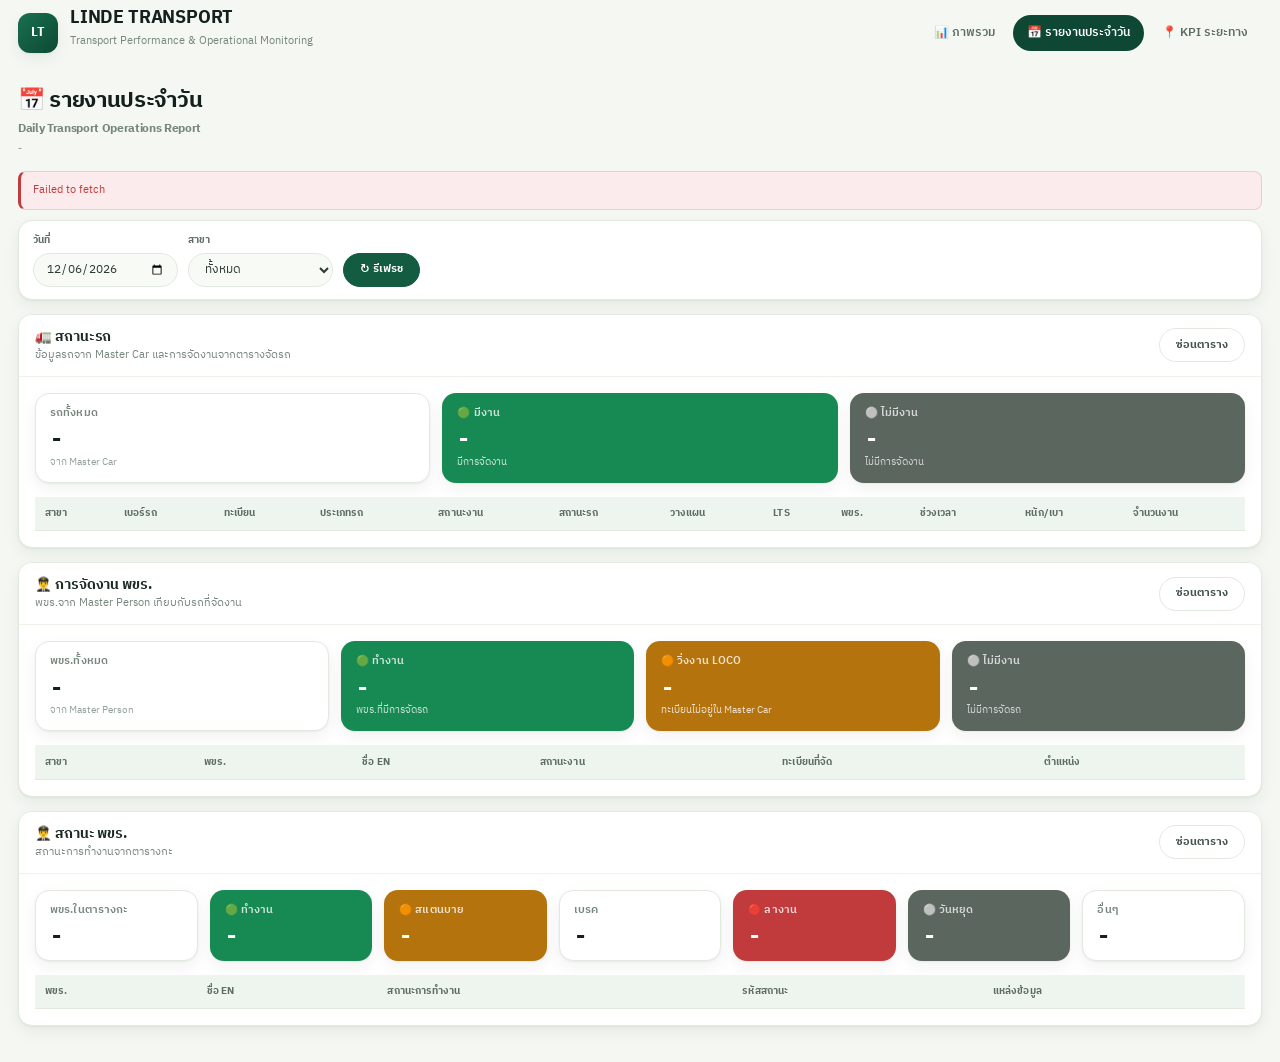
==== commit 0fad4871: "Update daily-report.html" ====
--- a/daily-report.html
+++ b/daily-report.html
@@ -46,7 +46,7 @@
       </div>
       <div class="filter-group">
         <label for="branchFilter">สาขา</label>
-        <select id="branchFilter">
+        <select id="branchFilter" onchange="applyFilters()">
           <option value="">ทั้งหมด</option>
         </select>
       </div>
--- a/style.css
+++ b/style.css
@@ -342,7 +342,7 @@
   background-position: 0 0, 100% 0, 0 0, 100% 0;
   background-attachment: local, local, scroll, scroll;
 }
-.table-wrapper table { width: 100%; min-width: 700px; font-size: 11px; border-collapse: separate; border-spacing: 0; }
+.table-wrapper table { width: 100%; min-width: 700px; font-size: 11px; }
 .table-wrapper thead { position: sticky; top: 0; z-index: 5; }
 .table-wrapper th { height: 34px; padding: 7px 10px; background: var(--surface-3); border-bottom: 1px solid var(--border); color: var(--text-600); font-size: 9.5px; font-weight: 700; letter-spacing: 0.01em; text-align: left; white-space: nowrap; }
 .table-wrapper td { height: 34px; padding: 6px 10px; border-bottom: 1px solid var(--border-2); color: var(--text-700); font-size: 10.5px; white-space: nowrap; }
@@ -352,16 +352,6 @@
 .table-wrapper .num, .table-wrapper td.num, .table-wrapper th.num { text-align: right; font-family: var(--font-mono); font-variant-numeric: tabular-nums; }
 .table-wrapper td strong { color: var(--text-900); font-weight: 700; }
 .data-table, .car-performance-table { width: 100%; }
-
-/* First column stays put while the rest of a wide row scrolls sideways,
-   so you always know which vehicle/driver you're looking at. */
-.table-wrapper th:first-child, .table-wrapper td:first-child {
-  position: sticky; left: 0; z-index: 2;
-}
-.table-wrapper th:first-child { z-index: 6; background: var(--surface-3); box-shadow: 1px 0 0 var(--border); }
-.table-wrapper td:first-child { background: var(--surface); box-shadow: 1px 0 0 var(--border-2); }
-.table-wrapper tbody tr:nth-child(even) td:first-child { background: var(--surface-2); }
-.table-wrapper tbody tr:hover td:first-child { background: var(--brand-50); }
 
 .table-wrapper .number, .table-wrapper td.number, .table-wrapper th.number { text-align: right; font-family: var(--font-mono); font-variant-numeric: tabular-nums; }
 .table-wrapper .center, .table-wrapper td.center, .table-wrapper th.center, .table-wrapper .text-center { text-align: center; }
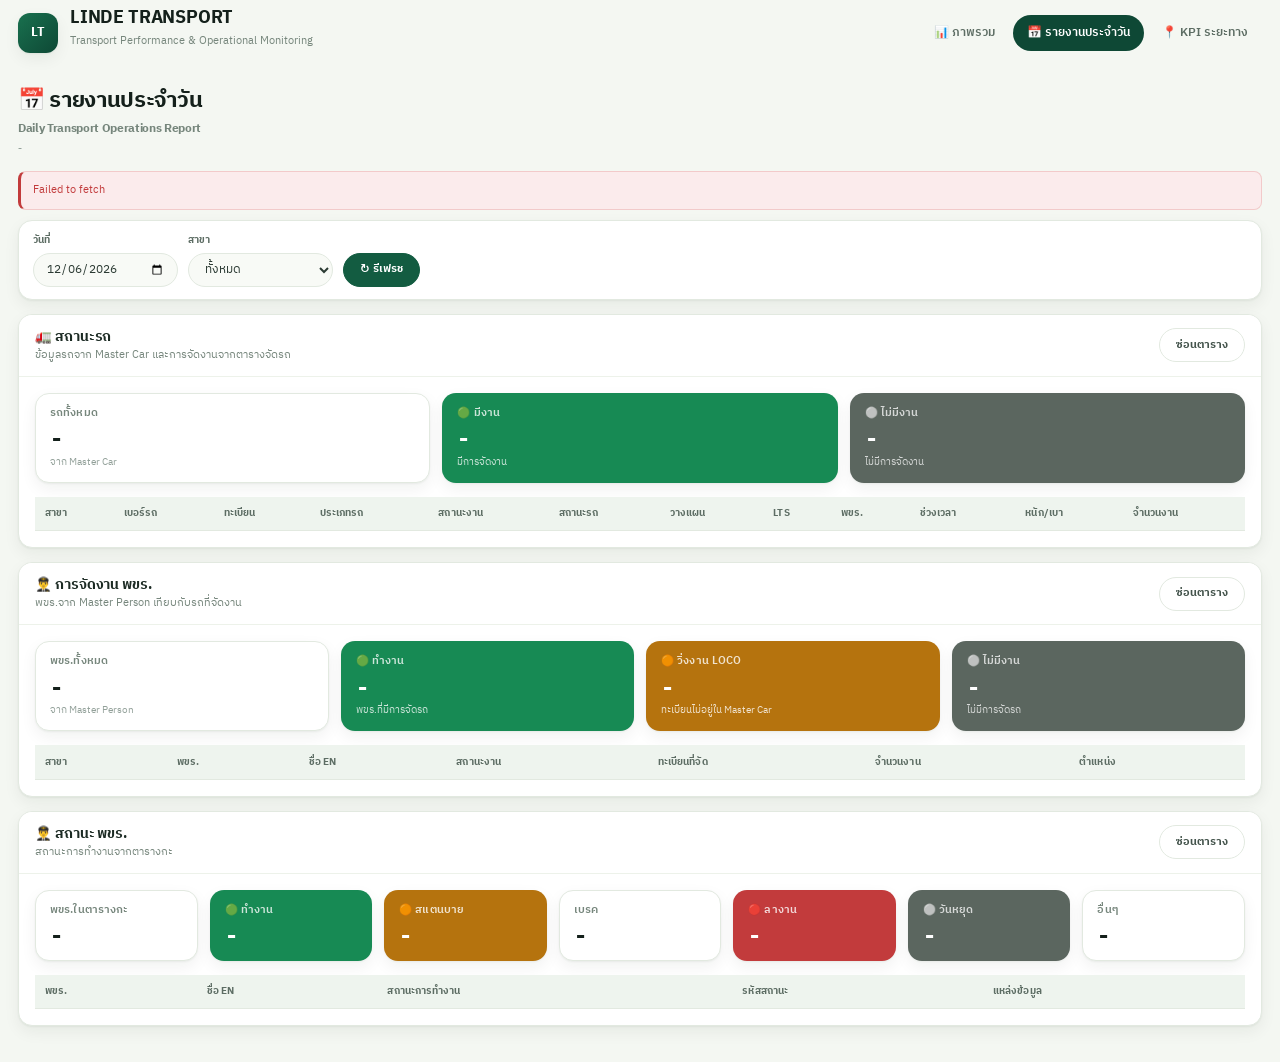
==== commit 4a0a41c4: "Update daily-report.html" ====
--- a/daily-report.html
+++ b/daily-report.html
@@ -135,7 +135,7 @@
       <div class="table-wrapper" id="driverTableWrapper">
         <table class="data-table">
           <thead>
-            <tr><th>สาขา</th><th>พขร.</th><th>ชื่อ EN</th><th>สถานะงาน</th><th>ทะเบียนที่จัด</th><th>ตำแหน่ง</th></tr>
+            <tr><th>สาขา</th><th>พขร.</th><th>ชื่อ EN</th><th>สถานะงาน</th><th>ทะเบียนที่จัด</th><th>จำนวนงาน</th><th>ตำแหน่ง</th></tr>
           </thead>
           <tbody id="driverTableBody"></tbody>
         </table>
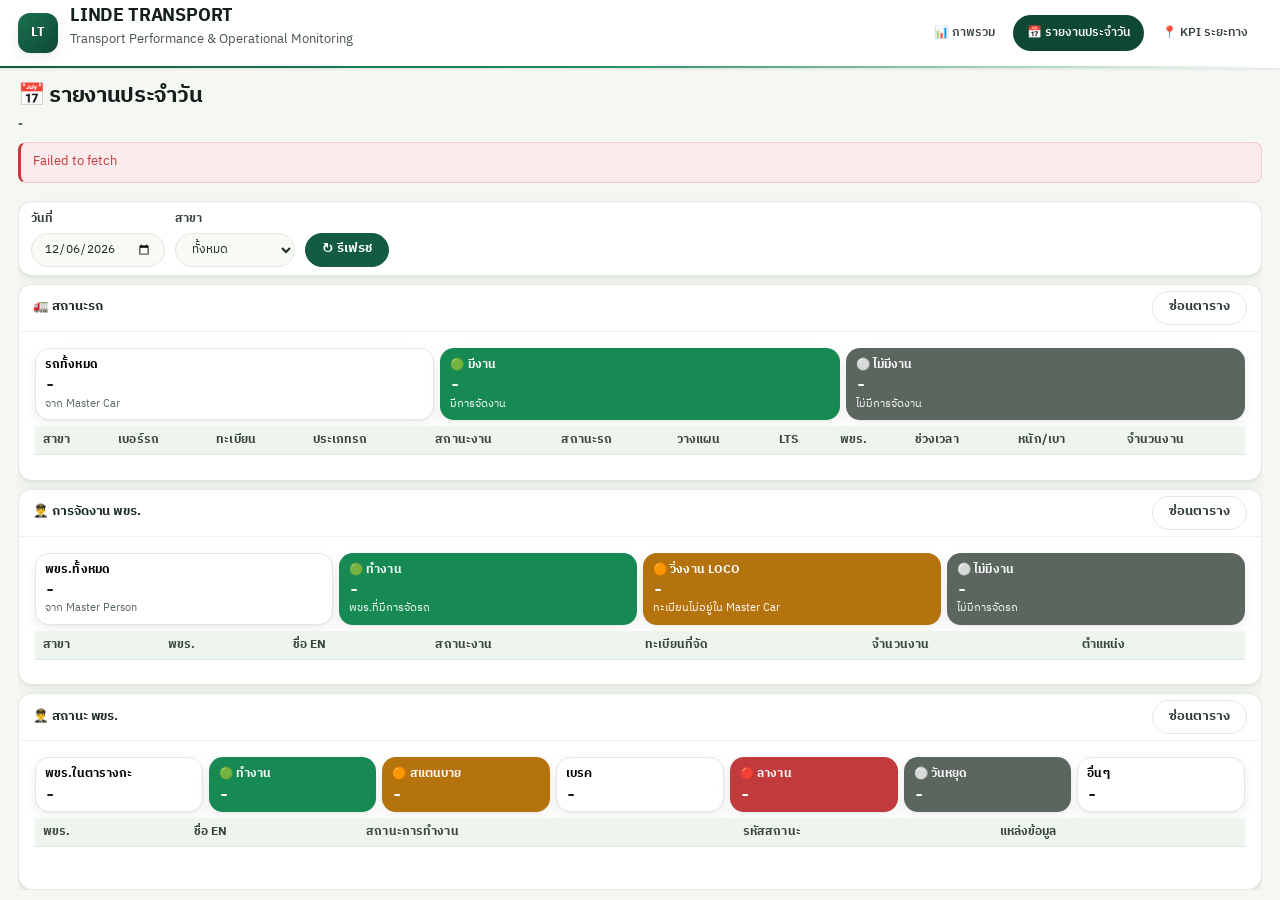
==== commit 3e50676f: "Update daily-report.html" ====
--- a/daily-report.html
+++ b/daily-report.html
@@ -8,10 +8,137 @@
   <link rel="preconnect" href="https://fonts.gstatic.com" crossorigin>
   <link href="https://fonts.googleapis.com/css2?family=IBM+Plex+Mono:wght@500;600;700&family=IBM+Plex+Sans+Thai:wght@400;500;600;700&display=swap" rel="stylesheet">
   <link rel="stylesheet" href="style.css">
+
+  <!--
+    ============================================================
+    ONE-SCREEN LAYOUT OVERRIDE (daily-report.html only)
+    ------------------------------------------------------------
+    Goal: the page fills exactly 100vh — header + filters + the
+    3 report sections — with NO vertical scroll on the page
+    itself. Each section's table keeps its own internal scroll
+    (table-wrapper already had overflow:auto), so long tables
+    still work, they just scroll inside their own box instead
+    of pushing the page taller.
+
+    Approach:
+    - body becomes a column flexbox pinned to 100vh, overflow
+      hidden (kills page scroll).
+    - main.container becomes a column flexbox that fills the
+      remaining height after the header.
+    - The 3 <section class="section"> blocks are wrapped in
+      .report-sections, which distributes the remaining height
+      equally between them (flex: 1 1 0 each).
+    - Inside each section: heading + cards stay their natural
+      (auto) height; only .table-wrapper stretches/scrolls to
+      fill whatever height is left in that section.
+    - Cards, headings, and table rows are shrunk a bit so more
+      fits without feeling cramped.
+
+    NOTE: this optimizes for a normal desktop/monitor viewport.
+    On very short/narrow windows there just isn't room for 3
+    full sections + tables without scrolling — the existing
+    responsive rules in style.css still apply below ~1100px,
+    where per-section table scrolling is what keeps it usable.
+    ============================================================
+  -->
+  <style>
+    html, body { height: 100%; }
+    body.one-screen {
+      display: flex;
+      flex-direction: column;
+      height: 100vh;
+      overflow: hidden;
+    }
+    body.one-screen .header { flex: 0 0 auto; }
+
+    body.one-screen main.container {
+      flex: 1 1 auto;
+      display: flex;
+      flex-direction: column;
+      min-height: 0;
+      overflow: hidden;
+      padding-top: 10px;
+      padding-bottom: 10px;
+      gap: 8px;
+    }
+
+    body.one-screen .page-title { flex: 0 0 auto; margin-bottom: 0; }
+    body.one-screen .page-title p { display: none; } /* free up a line of height */
+    body.one-screen #errorMessage { flex: 0 0 auto; }
+
+    body.one-screen .filters {
+      flex: 0 0 auto;
+      margin-bottom: 0;
+      padding: 8px 12px;
+    }
+    body.one-screen .filters > div { min-width: 120px; }
+
+    /* wraps the 3 <section class="section"> blocks and splits the
+       remaining vertical space evenly between them */
+    .report-sections {
+      flex: 1 1 auto;
+      display: flex;
+      flex-direction: column;
+      gap: 8px;
+      min-height: 0;
+      overflow: hidden;
+    }
+
+    body.one-screen .report-sections .section {
+      flex: 1 1 0;
+      display: flex;
+      flex-direction: column;
+      min-height: 0;
+      margin-bottom: 0;
+      overflow: hidden;
+    }
+    body.one-screen .section-heading {
+      flex: 0 0 auto;
+      min-height: 30px;
+      padding: 6px 14px;
+    }
+    body.one-screen .section-heading h2 { font-size: 12.5px; }
+    body.one-screen .section-heading p { display: none; } /* subtitle hidden to save a row */
+
+    body.one-screen .section > .cards {
+      flex: 0 0 auto;
+      margin-bottom: 6px;
+      gap: 6px;
+    }
+    /* keep each card row on one line instead of wrapping to 2 rows */
+    body.one-screen .cards { grid-template-columns: repeat(auto-fit, minmax(105px, 1fr)); }
+    body.one-screen .driver-cards { grid-template-columns: repeat(4, 1fr); }
+    body.one-screen .shift-cards { grid-template-columns: repeat(7, 1fr); }
+
+    body.one-screen .card { padding: 7px 9px; }
+    body.one-screen .card-value { font-size: 17px; }
+    body.one-screen .card-label { font-size: 11.5px; margin-bottom: 2px; }
+    body.one-screen .card-note { font-size: 10.5px; margin-top: 2px; }
+
+    body.one-screen .section .table-wrapper {
+      flex: 1 1 auto;
+      min-height: 0;
+      max-height: none;
+      overflow: auto;
+    }
+    body.one-screen .table-wrapper th { height: 26px; padding: 5px 8px; font-size: 12px; }
+    body.one-screen .table-wrapper td { height: 24px; padding: 4px 8px; font-size: 11.5px; }
+
+    /* below this width there isn't enough room for 3 full sections
+       side-by-side vertically — fall back to normal page scroll so
+       the report stays usable rather than unreadably squeezed */
+    @media (max-width: 900px), (max-height: 650px) {
+      body.one-screen { height: auto; overflow: visible; }
+      body.one-screen main.container { overflow: visible; }
+      body.one-screen .report-sections { overflow: visible; }
+      body.one-screen .report-sections .section { flex: 0 0 auto; }
+      body.one-screen .section .table-wrapper { max-height: 260px; }
+    }
+  </style>
 </head>
-<body>
-
-  <header>
+<body class="one-screen">
+
+  <header class="header">
     <div class="header-content">
       <div class="header-brand">
         <div class="brand-mark">LT</div>
@@ -55,144 +182,148 @@
       </div>
     </section>
 
-    <section class="section">
-      <div class="section-heading">
-        <div>
-          <h2>🚛 สถานะรถ</h2>
-          <p class="section-subtitle">ข้อมูลรถจาก Master Car และการจัดงานจากตารางจัดรถ</p>
-        </div>
-        <div class="section-actions">
-          <button class="btn btn-secondary" id="vehicleTableToggle" type="button" onclick="toggleTable('vehicleTableWrapper','vehicleTableToggle')">ซ่อนตาราง</button>
-        </div>
-      </div>
-
-      <div class="cards">
-        <div class="card">
-          <div class="card-label">รถทั้งหมด</div>
-          <div class="card-value" id="vehicleTotal">-</div>
-          <div class="card-note">จาก Master Car</div>
-        </div>
-        <div class="card card-green">
-          <div class="card-label">🟢 มีงาน</div>
-          <div class="card-value" id="vehicleWorking">-</div>
-          <div class="card-note">มีการจัดงาน</div>
-        </div>
-        <div class="card card-gray">
-          <div class="card-label">⚪ ไม่มีงาน</div>
-          <div class="card-value" id="vehicleNoJob">-</div>
-          <div class="card-note">ไม่มีการจัดงาน</div>
-        </div>
-      </div>
-
-      <div class="table-wrapper" id="vehicleTableWrapper">
-        <table class="data-table">
-          <thead>
-            <tr>
-              <th>สาขา</th><th>เบอร์รถ</th><th>ทะเบียน</th><th>ประเภทรถ</th>
-              <th>สถานะงาน</th><th>สถานะรถ</th><th>วางแผน</th><th>LTS</th>
-              <th>พขร.</th><th>ช่วงเวลา</th><th>หนัก/เบา</th><th>จำนวนงาน</th>
-            </tr>
-          </thead>
-          <tbody id="vehicleTableBody"></tbody>
-        </table>
-      </div>
-    </section>
-
-    <section class="section">
-      <div class="section-heading">
-        <div>
-          <h2>👨‍✈️ การจัดงาน พขร.</h2>
-          <p class="section-subtitle">พขร.จาก Master Person เทียบกับรถที่จัดงาน</p>
-        </div>
-        <div class="section-actions">
-          <button class="btn btn-secondary" id="driverTableToggle" type="button" onclick="toggleTable('driverTableWrapper','driverTableToggle')">ซ่อนตาราง</button>
-        </div>
-      </div>
-
-      <div class="cards driver-cards">
-        <div class="card">
-          <div class="card-label">พขร.ทั้งหมด</div>
-          <div class="card-value" id="driverTotal">-</div>
-          <div class="card-note">จาก Master Person</div>
-        </div>
-        <div class="card card-green">
-          <div class="card-label">🟢 ทำงาน</div>
-          <div class="card-value" id="driverWorking">-</div>
-          <div class="card-note">พขร.ที่มีการจัดรถ</div>
-        </div>
-        <div class="card card-orange">
-          <div class="card-label">🟠 วิ่งงาน LOCO</div>
-          <div class="card-value" id="driverLoco">-</div>
-          <div class="card-note">ทะเบียนไม่อยู่ใน Master Car</div>
-        </div>
-        <div class="card card-gray">
-          <div class="card-label">⚪ ไม่มีงาน</div>
-          <div class="card-value" id="driverNoJob">-</div>
-          <div class="card-note">ไม่มีการจัดรถ</div>
-        </div>
-      </div>
-
-      <div class="table-wrapper" id="driverTableWrapper">
-        <table class="data-table">
-          <thead>
-            <tr><th>สาขา</th><th>พขร.</th><th>ชื่อ EN</th><th>สถานะงาน</th><th>ทะเบียนที่จัด</th><th>จำนวนงาน</th><th>ตำแหน่ง</th></tr>
-          </thead>
-          <tbody id="driverTableBody"></tbody>
-        </table>
-      </div>
-    </section>
-
-    <section class="section">
-      <div class="section-heading">
-        <div>
-          <h2>👨‍✈️ สถานะ พขร.</h2>
-          <p class="section-subtitle">สถานะการทำงานจากตารางกะ</p>
-        </div>
-        <div class="section-actions">
-          <button class="btn btn-secondary" id="shiftTableToggle" type="button" onclick="toggleTable('shiftTableWrapper','shiftTableToggle')">ซ่อนตาราง</button>
-        </div>
-      </div>
-
-      <div class="cards shift-cards">
-        <div class="card">
-          <div class="card-label">พขร.ในตารางกะ</div>
-          <div class="card-value" id="shiftTotal">-</div>
-        </div>
-        <div class="card card-green">
-          <div class="card-label">🟢 ทำงาน</div>
-          <div class="card-value" id="shiftWorking">-</div>
-        </div>
-        <div class="card card-orange">
-          <div class="card-label">🟠 สแตนบาย</div>
-          <div class="card-value" id="shiftStandby">-</div>
-        </div>
-        <div class="card">
-          <div class="card-label">เบรค</div>
-          <div class="card-value" id="shiftBreak">-</div>
-        </div>
-        <div class="card card-red">
-          <div class="card-label">🔴 ลางาน</div>
-          <div class="card-value" id="shiftLeave">-</div>
-        </div>
-        <div class="card card-gray">
-          <div class="card-label">⚪ วันหยุด</div>
-          <div class="card-value" id="shiftOff">-</div>
-        </div>
-        <div class="card">
-          <div class="card-label">อื่นๆ</div>
-          <div class="card-value" id="shiftOther">-</div>
-        </div>
-      </div>
-
-      <div class="table-wrapper" id="shiftTableWrapper">
-        <table class="data-table">
-          <thead>
-            <tr><th>พขร.</th><th>ชื่อ EN</th><th>สถานะการทำงาน</th><th>รหัสสถานะ</th><th>แหล่งข้อมูล</th></tr>
-          </thead>
-          <tbody id="shiftTableBody"></tbody>
-        </table>
-      </div>
-    </section>
+    <div class="report-sections">
+
+      <section class="section">
+        <div class="section-heading">
+          <div>
+            <h2>🚛 สถานะรถ</h2>
+            <p class="section-subtitle">ข้อมูลรถจาก Master Car และการจัดงานจากตารางจัดรถ</p>
+          </div>
+          <div class="section-actions">
+            <button class="btn btn-secondary" id="vehicleTableToggle" type="button" onclick="toggleTable('vehicleTableWrapper','vehicleTableToggle')">ซ่อนตาราง</button>
+          </div>
+        </div>
+
+        <div class="cards">
+          <div class="card">
+            <div class="card-label">รถทั้งหมด</div>
+            <div class="card-value" id="vehicleTotal">-</div>
+            <div class="card-note">จาก Master Car</div>
+          </div>
+          <div class="card card-green">
+            <div class="card-label">🟢 มีงาน</div>
+            <div class="card-value" id="vehicleWorking">-</div>
+            <div class="card-note">มีการจัดงาน</div>
+          </div>
+          <div class="card card-gray">
+            <div class="card-label">⚪ ไม่มีงาน</div>
+            <div class="card-value" id="vehicleNoJob">-</div>
+            <div class="card-note">ไม่มีการจัดงาน</div>
+          </div>
+        </div>
+
+        <div class="table-wrapper" id="vehicleTableWrapper">
+          <table class="data-table">
+            <thead>
+              <tr>
+                <th>สาขา</th><th>เบอร์รถ</th><th>ทะเบียน</th><th>ประเภทรถ</th>
+                <th>สถานะงาน</th><th>สถานะรถ</th><th>วางแผน</th><th>LTS</th>
+                <th>พขร.</th><th>ช่วงเวลา</th><th>หนัก/เบา</th><th>จำนวนงาน</th>
+              </tr>
+            </thead>
+            <tbody id="vehicleTableBody"></tbody>
+          </table>
+        </div>
+      </section>
+
+      <section class="section">
+        <div class="section-heading">
+          <div>
+            <h2>👨‍✈️ การจัดงาน พขร.</h2>
+            <p class="section-subtitle">พขร.จาก Master Person เทียบกับรถที่จัดงาน</p>
+          </div>
+          <div class="section-actions">
+            <button class="btn btn-secondary" id="driverTableToggle" type="button" onclick="toggleTable('driverTableWrapper','driverTableToggle')">ซ่อนตาราง</button>
+          </div>
+        </div>
+
+        <div class="cards driver-cards">
+          <div class="card">
+            <div class="card-label">พขร.ทั้งหมด</div>
+            <div class="card-value" id="driverTotal">-</div>
+            <div class="card-note">จาก Master Person</div>
+          </div>
+          <div class="card card-green">
+            <div class="card-label">🟢 ทำงาน</div>
+            <div class="card-value" id="driverWorking">-</div>
+            <div class="card-note">พขร.ที่มีการจัดรถ</div>
+          </div>
+          <div class="card card-orange">
+            <div class="card-label">🟠 วิ่งงาน LOCO</div>
+            <div class="card-value" id="driverLoco">-</div>
+            <div class="card-note">ทะเบียนไม่อยู่ใน Master Car</div>
+          </div>
+          <div class="card card-gray">
+            <div class="card-label">⚪ ไม่มีงาน</div>
+            <div class="card-value" id="driverNoJob">-</div>
+            <div class="card-note">ไม่มีการจัดรถ</div>
+          </div>
+        </div>
+
+        <div class="table-wrapper" id="driverTableWrapper">
+          <table class="data-table">
+            <thead>
+              <tr><th>สาขา</th><th>พขร.</th><th>ชื่อ EN</th><th>สถานะงาน</th><th>ทะเบียนที่จัด</th><th>จำนวนงาน</th><th>ตำแหน่ง</th></tr>
+            </thead>
+            <tbody id="driverTableBody"></tbody>
+          </table>
+        </div>
+      </section>
+
+      <section class="section">
+        <div class="section-heading">
+          <div>
+            <h2>👨‍✈️ สถานะ พขร.</h2>
+            <p class="section-subtitle">สถานะการทำงานจากตารางกะ</p>
+          </div>
+          <div class="section-actions">
+            <button class="btn btn-secondary" id="shiftTableToggle" type="button" onclick="toggleTable('shiftTableWrapper','shiftTableToggle')">ซ่อนตาราง</button>
+          </div>
+        </div>
+
+        <div class="cards shift-cards">
+          <div class="card">
+            <div class="card-label">พขร.ในตารางกะ</div>
+            <div class="card-value" id="shiftTotal">-</div>
+          </div>
+          <div class="card card-green">
+            <div class="card-label">🟢 ทำงาน</div>
+            <div class="card-value" id="shiftWorking">-</div>
+          </div>
+          <div class="card card-orange">
+            <div class="card-label">🟠 สแตนบาย</div>
+            <div class="card-value" id="shiftStandby">-</div>
+          </div>
+          <div class="card">
+            <div class="card-label">เบรค</div>
+            <div class="card-value" id="shiftBreak">-</div>
+          </div>
+          <div class="card card-red">
+            <div class="card-label">🔴 ลางาน</div>
+            <div class="card-value" id="shiftLeave">-</div>
+          </div>
+          <div class="card card-gray">
+            <div class="card-label">⚪ วันหยุด</div>
+            <div class="card-value" id="shiftOff">-</div>
+          </div>
+          <div class="card">
+            <div class="card-label">อื่นๆ</div>
+            <div class="card-value" id="shiftOther">-</div>
+          </div>
+        </div>
+
+        <div class="table-wrapper" id="shiftTableWrapper">
+          <table class="data-table">
+            <thead>
+              <tr><th>พขร.</th><th>ชื่อ EN</th><th>สถานะการทำงาน</th><th>รหัสสถานะ</th><th>แหล่งข้อมูล</th></tr>
+            </thead>
+            <tbody id="shiftTableBody"></tbody>
+          </table>
+        </div>
+      </section>
+
+    </div>
 
   </main>
 
--- a/style.css
+++ b/style.css
@@ -14,11 +14,11 @@
   /* ---------- Text ---------- */
   --text-950: #14201b;
   --text-900: #1c2b24;
-  --text-800: #2b3a33;
-  --text-700: #44544c;
-  --text-600: #5d6d64;
-  --text-500: #76867c;
-  --text-400: #93a19a;
+  --text-800: #1f2b26;
+  --text-700: #2f3d36;
+  --text-600: #37453d;
+  --text-500: #48564d;
+  --text-400: #5a6961;
 
   /* ---------- Surface ---------- */
   --bg:       #f4f7f2;
@@ -48,15 +48,15 @@
 
   --pill-1-bg: linear-gradient(135deg, var(--brand-800), var(--brand-900));
   --pill-1-fg: #ffffff;
-  --pill-1-sub: rgba(255, 255, 255, 0.72);
+  --pill-1-sub: rgba(255, 255, 255, 0.95);
 
   --pill-2-bg: linear-gradient(135deg, var(--brand-500), var(--brand-600));
   --pill-2-fg: #ffffff;
-  --pill-2-sub: rgba(255, 255, 255, 0.72);
+  --pill-2-sub: rgba(255, 255, 255, 0.95);
 
   --pill-3-bg: var(--brand-100);
   --pill-3-fg: var(--brand-900);
-  --pill-3-sub: rgba(14, 72, 53, 0.62);
+  --pill-3-sub: rgba(14, 72, 53, 0.9);
 
   --shadow-xs: 0 1px 2px rgba(15, 30, 24, 0.05);
   --shadow-sm: 0 1px 2px rgba(15, 30, 24, 0.05), 0 6px 16px rgba(15, 30, 24, 0.06);
@@ -123,10 +123,10 @@
 }
 .brand-text { min-width: 0; }
 .brand-title { margin: 0; color: var(--text-950); font-size: 18px; font-weight: 700; letter-spacing: -0.01em; }
-.brand-subtitle { margin-top: 1px; color: var(--text-500); font-size: 11px; }
-.header-brand .eyebrow, .eyebrow { margin-bottom: 2px; color: var(--brand-700); font-size: 10px; font-weight: 700; letter-spacing: 0.08em; }
+.brand-subtitle { margin-top: 1px; color: var(--text-500); font-size: 12.5px; }
+.header-brand .eyebrow, .eyebrow { margin-bottom: 2px; color: var(--brand-700); font-size: 12px; font-weight: 700; letter-spacing: 0.08em; }
 .header-brand .title, .title { margin: 0; color: var(--text-950); font-size: 18px; font-weight: 700; letter-spacing: -0.01em; }
-.header-brand .subtitle, .subtitle { margin-top: 1px; color: var(--text-500); font-size: 11px; }
+.header-brand .subtitle, .subtitle { margin-top: 1px; color: var(--text-500); font-size: 12.5px; }
 
 .topbar {
   position: sticky; top: 0; z-index: 100; min-height: 62px;
@@ -165,7 +165,7 @@
 }
 .filters > div, .filter-item, .filter-group { min-width: 145px; }
 .filters label, .filter-item label, .filter-group label {
-  display: block; margin-bottom: 5px; color: var(--text-600); font-size: 10px; font-weight: 700; letter-spacing: 0.01em;
+  display: block; margin-bottom: 5px; color: var(--text-600); font-size: 12px; font-weight: 700; letter-spacing: 0.01em;
 }
 .filters input, .filters select, .filter-bar input, .filter-bar select {
   width: 100%; height: 34px; padding: 0 12px; background: var(--surface-2);
@@ -177,7 +177,7 @@
 }
 .filter-cycle-text {
   display: flex; align-items: center; min-height: 34px; padding: 0 12px; background: var(--surface-3);
-  border: 1px solid var(--border); border-radius: 999px; color: var(--text-700); font-size: 11px; font-weight: 600;
+  border: 1px solid var(--border); border-radius: 999px; color: var(--text-700); font-size: 12.5px; font-weight: 600;
 }
 
 .kpi-grid { display: grid; grid-template-columns: repeat(4, minmax(0, 1fr)); gap: 12px; margin-bottom: 14px; }
@@ -201,14 +201,14 @@
   content: ""; position: absolute; left: 0; top: 0; bottom: 0; width: 3px;
   background: linear-gradient(180deg, var(--brand-500), var(--brand-700));
 }
-.kpi-title, .kpi-label { margin-bottom: 6px; color: var(--text-500); font-size: 10.5px; font-weight: 600; letter-spacing: 0.01em; }
+.kpi-title, .kpi-label { margin-bottom: 6px; color: #000000; font-size: 14px; font-weight: 700; letter-spacing: 0.01em; }
 .kpi-value { color: var(--text-950); font-size: 26px; line-height: 1.05; font-weight: 700; letter-spacing: -0.02em; font-variant-numeric: tabular-nums; }
-.kpi-sub { margin-top: 6px; color: var(--text-400); font-size: 10.5px; }
-
-.card-title { margin-bottom: 6px; color: var(--text-500); font-size: 10.5px; font-weight: 600; letter-spacing: 0.01em; }
+.kpi-sub { margin-top: 6px; color: var(--text-400); font-size: 12.5px; }
+
+.card-title { margin-bottom: 6px; color: #000000; font-size: 14px; font-weight: 700; letter-spacing: 0.01em; }
 .card-value { color: var(--text-950); font-size: 26px; line-height: 1.05; font-weight: 700; letter-spacing: -0.02em; font-variant-numeric: tabular-nums; }
-.card-status { margin-top: 6px; color: var(--text-400); font-size: 10.5px; }
-.card-breakdown { display: flex; flex-wrap: wrap; gap: 4px 12px; margin-top: 6px; color: var(--text-500); font-size: 10.5px; }
+.card-status { margin-top: 6px; color: var(--text-400); font-size: 12.5px; }
+.card-breakdown { display: flex; flex-wrap: wrap; gap: 4px 12px; margin-top: 6px; color: var(--text-500); font-size: 12.5px; }
 .card-breakdown strong { margin-left: 4px; color: var(--text-800); font-weight: 700; font-variant-numeric: tabular-nums; }
 
 .kpi-card.primary, .kpi.primary {
@@ -218,7 +218,7 @@
 .kpi-card.primary .card-title, .kpi-card.primary .card-status, .kpi-card.primary .kpi-title,
 .kpi-card.primary .kpi-label, .kpi-card.primary .kpi-sub, .kpi.primary .card-title,
 .kpi.primary .card-status, .kpi.primary .kpi-title, .kpi.primary .kpi-label, .kpi.primary .kpi-sub {
-  color: rgba(255, 255, 255, 0.72);
+  color: rgba(255, 255, 255, 0.95);
 }
 .kpi-card.primary .card-value, .kpi-card.primary .kpi-value, .kpi.primary .card-value, .kpi.primary .kpi-value { color: #ffffff; }
 
@@ -231,10 +231,10 @@
   padding: 12px 14px;
   transition: box-shadow 0.15s ease;
 }
-.card-title, .card-label { margin-bottom: 4px; color: var(--text-500); font-size: 10.5px; font-weight: 600; letter-spacing: 0.01em; }
+.card-title, .card-label { margin-bottom: 4px; color: #000000; font-size: 14px; font-weight: 700; letter-spacing: 0.01em; }
 .card-value { color: var(--text-950); font-size: 22px; line-height: 1.15; font-weight: 700; letter-spacing: -0.01em; font-variant-numeric: tabular-nums; font-family: var(--font-mono); }
-.card-status, .card-note { margin-top: 4px; color: var(--text-400); font-size: 10px; }
-.card-breakdown { display: flex; flex-wrap: wrap; gap: 4px 12px; margin-top: 6px; color: var(--text-500); font-size: 10.5px; }
+.card-status, .card-note { margin-top: 4px; color: var(--text-400); font-size: 12px; }
+.card-breakdown { display: flex; flex-wrap: wrap; gap: 4px 12px; margin-top: 6px; color: var(--text-500); font-size: 12.5px; }
 .card-breakdown strong { margin-left: 4px; color: var(--text-800); font-weight: 700; font-variant-numeric: tabular-nums; }
 
 /* Status tiles read as solid, saturated colour rather than a pale tint —
@@ -243,20 +243,20 @@
    white so it reads as the reference point the coloured ones sit against. */
 .card-green, .card-gray, .card-orange, .card-red { border-color: transparent; }
 .card-green { background: var(--success); }
-.card-green .card-label, .card-green .card-note { color: rgba(255, 255, 255, 0.78); }
+.card-green .card-label, .card-green .card-note { color: rgba(255, 255, 255, 0.96); }
 .card-green .card-value { color: #ffffff; }
 .card-orange { background: var(--warning); }
-.card-orange .card-label, .card-orange .card-note { color: rgba(255, 255, 255, 0.8); }
+.card-orange .card-label, .card-orange .card-note { color: rgba(255, 255, 255, 0.96); }
 .card-orange .card-value { color: #ffffff; }
 .card-red { background: var(--danger); }
-.card-red .card-label, .card-red .card-note { color: rgba(255, 255, 255, 0.8); }
+.card-red .card-label, .card-red .card-note { color: rgba(255, 255, 255, 0.96); }
 .card-red .card-value { color: #ffffff; }
 .card-gray { background: var(--neutral); }
-.card-gray .card-label, .card-gray .card-note { color: rgba(255, 255, 255, 0.75); }
+.card-gray .card-label, .card-gray .card-note { color: rgba(255, 255, 255, 0.95); }
 .card-gray .card-value { color: #ffffff; }
 .section-heading { min-height: 46px; display: flex; align-items: center; justify-content: space-between; gap: 12px; padding: 12px 16px; background: var(--surface); border-bottom: 1px solid var(--border-2); }
 .section-heading h2, .section-heading h3 { margin: 0; color: var(--text-900); font-size: 13.5px; font-weight: 700; letter-spacing: -0.005em; }
-.section-heading p { margin: 1px 0 0; color: var(--text-500); font-size: 10.5px; }
+.section-heading p { margin: 1px 0 0; color: var(--text-500); font-size: 12.5px; }
 .section-body { padding: 15px; }
 
 .overview-grid { display: grid; grid-template-columns: minmax(0, 1.55fr) minmax(300px, 0.75fr); gap: 12px; margin-bottom: 14px; }
@@ -272,7 +272,7 @@
 
 .chart-summary { display: grid; grid-template-columns: repeat(3, minmax(0, 1fr)); gap: 8px; padding: 10px 14px; border-bottom: 1px solid var(--border-2); background: var(--surface-2); }
 .chart-summary-item { min-width: 0; padding: 9px 10px; background: #ffffff; border: 1px solid var(--border-2); border-radius: var(--radius-sm); }
-.chart-summary-label { display: block; margin-bottom: 2px; color: var(--text-500); font-size: 9.5px; }
+.chart-summary-label { display: block; margin-bottom: 2px; color: var(--text-500); font-size: 13px; }
 .chart-summary-value { display: block; color: var(--text-900); font-size: 14px; font-weight: 700; font-variant-numeric: tabular-nums; }
 
 .forecast {
@@ -280,28 +280,28 @@
   background: var(--surface); border: 1px solid var(--border); border-radius: var(--radius-lg); box-shadow: var(--shadow-sm); overflow: hidden;
 }
 .forecast-main { padding: 16px 18px; }
-.forecast-title { margin-bottom: 5px; color: var(--text-500); font-size: 10.5px; font-weight: 700; }
+.forecast-title { margin-bottom: 5px; color: var(--text-500); font-size: 12.5px; font-weight: 700; }
 .forecast-value { color: var(--text-950); font-size: 26px; font-weight: 700; font-variant-numeric: tabular-nums; }
-.forecast-note { margin-top: 4px; color: var(--text-500); font-size: 10.5px; }
+.forecast-note { margin-top: 4px; color: var(--text-500); font-size: 12.5px; }
 .forecast-side { padding: 16px 18px; background: var(--brand-50); border-left: 1px solid var(--border); }
-.forecast-side-title { margin-bottom: 4px; color: var(--text-500); font-size: 10.5px; }
+.forecast-side-title { margin-bottom: 4px; color: var(--text-500); font-size: 12.5px; }
 .forecast-side-value { color: var(--brand-800); font-size: 20px; font-weight: 700; font-variant-numeric: tabular-nums; }
 .forecast-item { padding: 16px 18px; border-right: 1px solid var(--border); }
 .forecast-item:last-child { border-right: 0; }
-.forecast-label { margin-bottom: 5px; color: var(--text-500); font-size: 10.5px; font-weight: 700; }
+.forecast-label { margin-bottom: 5px; color: var(--text-500); font-size: 12.5px; font-weight: 700; }
 
 .performance-status {
   display: flex; align-items: center; justify-content: space-between; gap: 14px; min-height: 48px;
   margin-bottom: 14px; padding: 12px 16px; background: var(--surface); border: 1px solid var(--border);
   border-radius: var(--radius-lg); box-shadow: var(--shadow-xs);
 }
-.performance-status-title { color: var(--text-500); font-size: 10.5px; font-weight: 600; }
+.performance-status-title { color: var(--text-500); font-size: 12.5px; font-weight: 600; }
 .performance-status-value { color: var(--text-900); font-size: 14px; font-weight: 700; font-variant-numeric: tabular-nums; }
 .performance-status strong { color: var(--text-700); font-size: 12px; font-weight: 700; }
 
 .status, .distance-status, .driver-status {
   display: inline-flex; align-items: center; justify-content: center; min-height: 22px; padding: 2px 10px;
-  border-radius: 999px; font-size: 10px; font-weight: 700; white-space: nowrap;
+  border-radius: 999px; font-size: 12px; font-weight: 700; white-space: nowrap;
 }
 .status-job, .driver-work { background: var(--success-bg); color: var(--success); }
 .status-no-job, .driver-unknown { background: var(--neutral-bg); color: var(--neutral); }
@@ -314,24 +314,36 @@
 .distance-status.over { background: var(--info-bg); color: var(--info); }
 .distance-status.no-target { background: var(--neutral-bg); color: var(--neutral); }
 
+.status-badge {
+  display: inline-flex; align-items: center; justify-content: center;
+  min-height: 22px; padding: 2px 10px; border-radius: 999px;
+  font-size: 12px; font-weight: 700; white-space: nowrap;
+}
+.status-badge.status-green { background: var(--success-bg); color: var(--success); }
+.status-badge.status-orange { background: var(--warning-bg); color: var(--warning); }
+.status-badge.status-red { background: var(--danger-bg); color: var(--danger); }
+.status-badge.status-gray { background: var(--neutral-bg); color: var(--neutral); }
+
+.driver-chip, .car-chip {
+  display: inline-block; margin: 1px 3px 1px 0; padding: 2px 8px;
+  background: var(--surface-3); border: 1px solid var(--border-2);
+  border-radius: 999px; color: var(--text-700); font-size: 12px; white-space: nowrap;
+}
+
 .alert-grid { display: grid; grid-template-columns: repeat(2, minmax(0, 1fr)); gap: 10px; margin-bottom: 14px; }
 .alert-card { min-width: 0; padding: 13px 14px; background: var(--surface); border: 1px solid var(--border); border-left: 3px solid var(--warning); border-radius: var(--radius-md); box-shadow: var(--shadow-xs); }
 .alert-card.danger { border-left-color: var(--danger); }
 .alert-card.success { border-left-color: var(--success); }
 .alert-title { margin-bottom: 3px; color: var(--text-900); font-size: 12px; font-weight: 700; }
-.alert-description { color: var(--text-500); font-size: 10.5px; }
+.alert-description { color: var(--text-500); font-size: 12.5px; }
 
 .watchlist, .ranking-grid { display: grid; grid-template-columns: repeat(2, minmax(0, 1fr)); gap: 10px; margin-bottom: 14px; }
 .watchlist-card, .ranking-card { min-width: 0; background: var(--surface); border: 1px solid var(--border); border-radius: var(--radius-md); box-shadow: var(--shadow-xs); overflow: hidden; }
-.watchlist-header, .ranking-header { min-height: 39px; display: flex; align-items: center; justify-content: space-between; padding: 8px 12px; background: var(--surface-2); border-bottom: 1px solid var(--border-2); color: var(--text-800); font-size: 11px; font-weight: 700; }
+.watchlist-header, .ranking-header { min-height: 39px; display: flex; align-items: center; justify-content: space-between; padding: 8px 12px; background: var(--surface-2); border-bottom: 1px solid var(--border-2); color: var(--text-800); font-size: 12.5px; font-weight: 700; }
 
 .table-wrapper {
   width: 100%; overflow: auto; max-height: 285px; background: var(--surface);
   position: relative;
-  /* Scroll-shadow cue: a soft edge fade that only shows while there's
-     more table to the left/right — scrolls with the content (`local`)
-     while the shadow layers stay pinned to the viewport (`scroll`), the
-     classic no-markup way to signal "there's more, swipe/scroll". */
   background-image:
     linear-gradient(to right, var(--surface) 30%, rgba(255, 255, 255, 0)),
     linear-gradient(to right, rgba(255, 255, 255, 0), var(--surface) 70%),
@@ -342,10 +354,10 @@
   background-position: 0 0, 100% 0, 0 0, 100% 0;
   background-attachment: local, local, scroll, scroll;
 }
-.table-wrapper table { width: 100%; min-width: 700px; font-size: 11px; }
+.table-wrapper table { width: 100%; min-width: 700px; font-size: 12.5px; }
 .table-wrapper thead { position: sticky; top: 0; z-index: 5; }
-.table-wrapper th { height: 34px; padding: 7px 10px; background: var(--surface-3); border-bottom: 1px solid var(--border); color: var(--text-600); font-size: 9.5px; font-weight: 700; letter-spacing: 0.01em; text-align: left; white-space: nowrap; }
-.table-wrapper td { height: 34px; padding: 6px 10px; border-bottom: 1px solid var(--border-2); color: var(--text-700); font-size: 10.5px; white-space: nowrap; }
+.table-wrapper th { height: 34px; padding: 7px 10px; background: var(--surface-3); border-bottom: 1px solid var(--border); color: var(--text-600); font-size: 13px; font-weight: 700; letter-spacing: 0.01em; text-align: left; white-space: nowrap; }
+.table-wrapper td { height: 34px; padding: 6px 10px; border-bottom: 1px solid var(--border-2); color: var(--text-700); font-size: 12.5px; white-space: nowrap; }
 .table-wrapper tbody tr:nth-child(even) td { background: var(--surface-2); }
 .table-wrapper tbody tr:hover td { background: var(--brand-50); }
 .table-wrapper tbody tr:last-child td { border-bottom: 0; }
@@ -358,8 +370,8 @@
 .table-wrapper .text-muted { color: var(--text-400); }
 
 table { width: 100%; }
-thead th { color: var(--text-600); font-size: 10px; font-weight: 700; }
-tbody td { color: var(--text-700); font-size: 11px; }
+thead th { color: var(--text-600); font-size: 12px; font-weight: 700; }
+tbody td { color: var(--text-700); font-size: 12.5px; }
 
 .car-performance { width: 100%; overflow: hidden; background: var(--surface); border: 1px solid var(--border); border-radius: var(--radius-md); box-shadow: var(--shadow-xs); }
 .car-performance table { width: 100%; min-width: 800px; }
@@ -369,17 +381,17 @@
 
 .vehicle-type-summary { width: 100%; overflow: hidden; background: var(--surface); border: 1px solid var(--border); border-radius: var(--radius-md); box-shadow: var(--shadow-xs); }
 .vehicle-type-summary table { width: 100%; }
-.vehicle-type-summary th { padding: 8px 10px; background: var(--surface-3); border-bottom: 1px solid var(--border); color: var(--text-600); font-size: 9.5px; text-align: left; }
-.vehicle-type-summary td { padding: 7px 10px; border-bottom: 1px solid var(--border-2); color: var(--text-700); font-size: 10.5px; }
+.vehicle-type-summary th { padding: 8px 10px; background: var(--surface-3); border-bottom: 1px solid var(--border); color: var(--text-600); font-size: 13px; text-align: left; }
+.vehicle-type-summary td { padding: 7px 10px; border-bottom: 1px solid var(--border-2); color: var(--text-700); font-size: 12.5px; }
 
 .report-header { display: flex; align-items: center; justify-content: space-between; gap: 20px; margin-bottom: 14px; }
 .report-header h1 { margin: 0; color: var(--text-950); font-size: 21px; font-weight: 700; }
-.report-header .sub { margin-top: 2px; color: var(--text-500); font-size: 11px; }
+.report-header .sub { margin-top: 2px; color: var(--text-500); font-size: 12.5px; }
 .report-section { margin-bottom: 14px; background: var(--surface); border: 1px solid var(--border); border-radius: var(--radius-lg); box-shadow: var(--shadow-sm); overflow: hidden; }
 
 .report-kpi-grid { display: grid; grid-template-columns: repeat(4, minmax(0, 1fr)); gap: 12px; margin-bottom: 14px; }
 .report-kpi { position: relative; padding: 14px 15px; background: var(--surface); border: 1px solid var(--border); border-radius: var(--radius-lg); box-shadow: var(--shadow-sm); overflow: hidden; }
-.report-kpi-label { color: var(--text-500); font-size: 10.5px; font-weight: 600; }
+.report-kpi-label { color: var(--text-500); font-size: 12.5px; font-weight: 600; }
 .report-kpi-value { margin-top: 4px; color: var(--text-950); font-size: 23px; font-weight: 700; font-variant-numeric: tabular-nums; }
 .report-kpi-grid .report-kpi:nth-child(3n+1) { background: var(--pill-1-bg); border-color: transparent; }
 .report-kpi-grid .report-kpi:nth-child(3n+2) { background: var(--pill-2-bg); border-color: transparent; }
@@ -389,26 +401,26 @@
 .report-kpi-grid .report-kpi:nth-child(3n+3) .report-kpi-label { color: var(--pill-3-sub); }
 .report-kpi-grid .report-kpi:nth-child(3n+3) .report-kpi-value { color: var(--pill-3-fg); }
 
-.page-status, #pageStatus { margin-top: 8px; color: var(--text-400); font-size: 9.5px; }
+.page-status, #pageStatus { margin-top: 8px; color: var(--text-400); font-size: 13px; }
 #errorMessage { margin-bottom: 10px; }
-#errorMessage:not(:empty) { padding: 10px 12px; background: var(--danger-bg); border: 1px solid #f2caca; border-left: 3px solid var(--danger); border-radius: var(--radius-sm); color: var(--danger); font-size: 11px; }
-
-.loading { padding: 30px 15px !important; color: var(--text-400) !important; text-align: center; font-size: 11px !important; }
+#errorMessage:not(:empty) { padding: 10px 12px; background: var(--danger-bg); border: 1px solid #f2caca; border-left: 3px solid var(--danger); border-radius: var(--radius-sm); color: var(--danger); font-size: 12.5px; }
+
+.loading { padding: 30px 15px !important; color: var(--text-400) !important; text-align: center; font-size: 12.5px !important; }
 
 .btn {
   display: inline-flex; align-items: center; justify-content: center; min-height: 34px; padding: 0 16px;
   background: var(--brand-700); border: 1px solid var(--brand-700); border-radius: 999px; color: #ffffff;
-  font-size: 11px; font-weight: 700; transition: background 0.15s ease, border-color 0.15s ease, transform 0.1s ease;
+  font-size: 12.5px; font-weight: 700; transition: background 0.15s ease, border-color 0.15s ease, transform 0.1s ease;
 }
 .btn:hover { background: var(--brand-800); border-color: var(--brand-800); }
 .btn:active { transform: translateY(1px); }
 .btn-secondary { background: #ffffff; border-color: var(--border); color: var(--text-700); }
 .btn-secondary:hover { background: var(--surface-3); border-color: var(--border); }
 
-.meta { display: flex; align-items: center; flex-wrap: wrap; gap: 8px; color: var(--text-500); font-size: 10px; }
+.meta { display: flex; align-items: center; flex-wrap: wrap; gap: 8px; color: var(--text-500); font-size: 12px; }
 .meta-item { display: inline-flex; align-items: center; min-height: 22px; padding: 2px 9px; background: var(--surface-3); border: 1px solid var(--border-2); border-radius: 999px; }
 
-.empty-state { display: flex; align-items: center; justify-content: center; min-height: 120px; padding: 20px; color: var(--text-400); font-size: 11px; text-align: center; }
+.empty-state { display: flex; align-items: center; justify-content: center; min-height: 120px; padding: 20px; color: var(--text-400); font-size: 12.5px; text-align: center; }
 
 * { scrollbar-width: thin; scrollbar-color: #c6d2cb transparent; }
 ::-webkit-scrollbar { width: 7px; height: 7px; }
@@ -443,7 +455,7 @@
   .topbar { padding: 0 10px; }
   .nav, .page-nav, .topbar-actions { overflow-x: auto; max-width: 100%; scrollbar-width: none; }
   .nav::-webkit-scrollbar, .page-nav::-webkit-scrollbar, .topbar-actions::-webkit-scrollbar { display: none; }
-  .nav button, .page-nav a, .navlink { flex: 0 0 auto; padding: 0 9px; font-size: 10px; }
+  .nav button, .page-nav a, .navlink { flex: 0 0 auto; padding: 0 9px; font-size: 12px; }
   .container, .wrap { width: calc(100% - 20px); padding-top: 10px; }
   .page-header { align-items: flex-start; flex-direction: column; gap: 6px; }
   .page-header h1, .page-title { font-size: 19px; }
@@ -472,20 +484,20 @@
 }
 
 .cycle-info { display: flex; align-items: center; justify-content: space-between; flex-wrap: wrap; gap: 16px; padding: 14px 16px; }
-.cycle-info-label { margin-bottom: 4px; color: var(--text-500); font-size: 10.5px; font-weight: 700; }
+.cycle-info-label { margin-bottom: 4px; color: var(--text-500); font-size: 12.5px; font-weight: 700; }
 .cycle-info-value { color: var(--text-950); font-size: 20px; font-weight: 700; font-variant-numeric: tabular-nums; }
 .cycle-info-meta { display: flex; flex-wrap: wrap; gap: 10px; }
-.cycle-meta-item { display: inline-flex; align-items: center; gap: 6px; min-height: 30px; padding: 4px 12px; background: var(--surface-2); border: 1px solid var(--border-2); border-radius: 999px; color: var(--text-600); font-size: 11px; }
+.cycle-meta-item { display: inline-flex; align-items: center; gap: 6px; min-height: 30px; padding: 4px 12px; background: var(--surface-2); border: 1px solid var(--border-2); border-radius: 999px; color: var(--text-600); font-size: 12.5px; }
 .cycle-meta-item strong { color: var(--text-900); font-size: 12px; font-weight: 700; font-variant-numeric: tabular-nums; }
 
 .achievement-box { display: grid; grid-template-columns: minmax(0, 1fr) minmax(230px, 0.65fr); }
 .achievement-box > div:first-child { padding: 16px 18px; }
-.achievement-main-label { margin-bottom: 5px; color: var(--text-500); font-size: 10.5px; font-weight: 700; }
+.achievement-main-label { margin-bottom: 5px; color: var(--text-500); font-size: 12.5px; font-weight: 700; }
 .achievement-main-value { color: var(--text-950); font-size: 26px; font-weight: 700; font-variant-numeric: tabular-nums; }
-.achievement-main-note { margin-top: 4px; color: var(--text-500); font-size: 10.5px; }
+.achievement-main-note { margin-top: 4px; color: var(--text-500); font-size: 12.5px; }
 .achievement-side { display: flex; flex-direction: column; justify-content: center; gap: 10px; padding: 16px 18px; background: var(--brand-50); border-left: 1px solid var(--border); }
 .achievement-side-item { display: flex; align-items: center; justify-content: space-between; gap: 10px; }
-.achievement-side-item span { color: var(--text-500); font-size: 10.5px; }
+.achievement-side-item span { color: var(--text-500); font-size: 12.5px; }
 .achievement-side-item strong { color: var(--brand-800); font-size: 14px; font-weight: 700; font-variant-numeric: tabular-nums; }
 @media (max-width: 1100px) {
   .achievement-box { grid-template-columns: 1fr; }
@@ -496,14 +508,14 @@
 .alert-box.alert-danger { border-left-color: var(--danger); }
 .alert-box.alert-warning { border-left-color: var(--warning); }
 .alert-box-header h3 { margin: 0 0 3px; color: var(--text-900); font-size: 12px; font-weight: 700; }
-.alert-box-header p { margin: 0 0 10px; color: var(--text-500); font-size: 10.5px; }
+.alert-box-header p { margin: 0 0 10px; color: var(--text-500); font-size: 12.5px; }
 .alert-list { list-style: none; margin: 0; padding: 0; display: flex; flex-direction: column; gap: 8px; }
-.alert-list li { display: flex; flex-wrap: wrap; align-items: center; gap: 6px 12px; padding: 9px 11px; background: var(--surface-2); border: 1px solid var(--border-2); border-radius: var(--radius-sm); color: var(--text-700); font-size: 11px; }
+.alert-list li { display: flex; flex-wrap: wrap; align-items: center; gap: 6px 12px; padding: 9px 11px; background: var(--surface-2); border: 1px solid var(--border-2); border-radius: var(--radius-sm); color: var(--text-700); font-size: 12.5px; }
 .alert-list li.empty-alert { justify-content: center; padding: 16px; background: transparent; border: 0; color: var(--text-400); }
 
 .ranking-box { min-width: 0; background: var(--surface); border: 1px solid var(--border); border-radius: var(--radius-md); box-shadow: var(--shadow-xs); overflow: hidden; }
 .ranking-list { list-style: none; margin: 0; padding: 8px 10px; display: flex; flex-direction: column; gap: 4px; }
-.ranking-list li { display: flex; flex-wrap: wrap; gap: 6px 12px; padding: 7px 10px; border-radius: var(--radius-sm); color: var(--text-700); font-size: 11px; }
+.ranking-list li { display: flex; flex-wrap: wrap; gap: 6px 12px; padding: 7px 10px; border-radius: var(--radius-sm); color: var(--text-700); font-size: 12.5px; }
 .ranking-list li:nth-child(even) { background: var(--surface-2); }
 .ranking-list li.empty-alert { justify-content: center; color: var(--text-400); }
 
@@ -515,29 +527,18 @@
 .kpi-card.danger::before { background: var(--danger); }
 .kpi-card.danger .card-title, .kpi-card.danger .card-status { color: var(--danger); }
 
-/* ============================================================
-   ADD-ON: bridge classes for daily-report.html
-   ------------------------------------------------------------
-   That page's KPI cards use `.card` + `.card-label/.card-note` and a
-   colour modifier (`.card-green/.card-gray/.card-orange/.card-red`)
-   rather than `.kpi-card` + `.card-title/.card-status`. Handled above
-   alongside the rest of the `.card` component — nothing further needed
-   here, kept as a marker for where that mapping lives.
-   ============================================================ */
-
-
 .filter-action { display: flex; align-items: flex-end; }
 .btn-primary { background: var(--brand-700); border-color: var(--brand-700); color: #ffffff; }
 .btn-primary:hover { background: var(--brand-800); border-color: var(--brand-800); }
 
-.section-subtitle { margin: 1px 0 0; color: var(--text-500); font-size: 10.5px; }
+.section-subtitle { margin: 1px 0 0; color: var(--text-500); font-size: 12.5px; }
 .section-actions { display: flex; align-items: center; gap: 8px; }
 
 .error-message:empty { display: none; }
 .error-message:not(:empty) {
   margin-bottom: 10px; padding: 10px 12px; background: var(--danger-bg);
   border: 1px solid #f2caca; border-left: 3px solid var(--danger);
-  border-radius: var(--radius-sm); color: var(--danger); font-size: 11px;
+  border-radius: var(--radius-sm); color: var(--danger); font-size: 12.5px;
 }
 
 .section { padding: 0 16px 16px; }
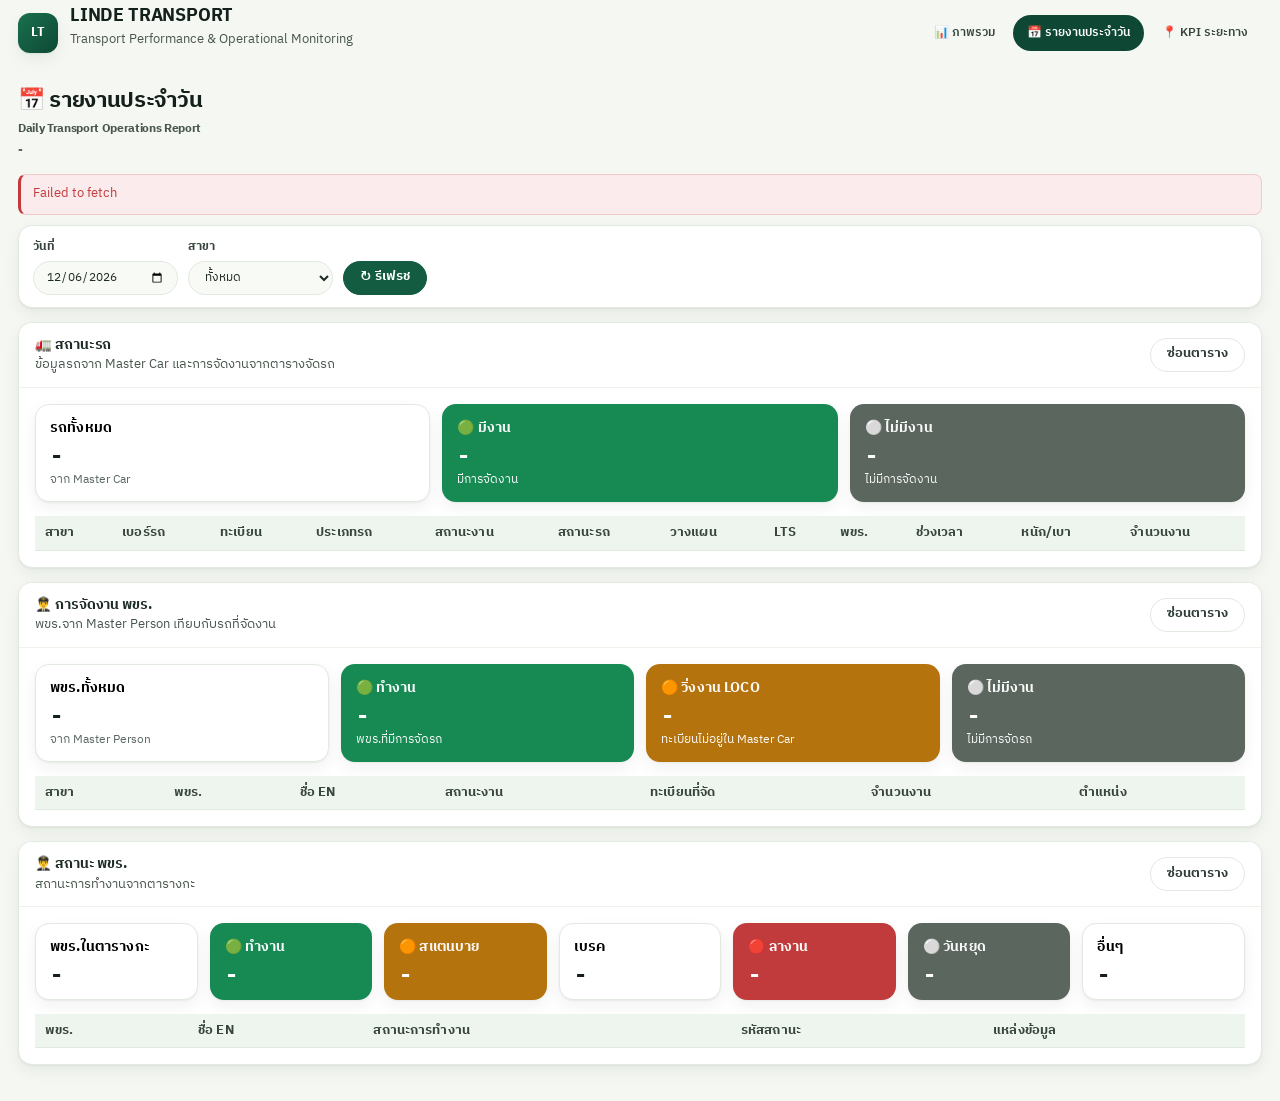
==== commit 3180bdac: "Update daily-report.html" ====
--- a/daily-report.html
+++ b/daily-report.html
@@ -8,137 +8,10 @@
   <link rel="preconnect" href="https://fonts.gstatic.com" crossorigin>
   <link href="https://fonts.googleapis.com/css2?family=IBM+Plex+Mono:wght@500;600;700&family=IBM+Plex+Sans+Thai:wght@400;500;600;700&display=swap" rel="stylesheet">
   <link rel="stylesheet" href="style.css">
-
-  <!--
-    ============================================================
-    ONE-SCREEN LAYOUT OVERRIDE (daily-report.html only)
-    ------------------------------------------------------------
-    Goal: the page fills exactly 100vh — header + filters + the
-    3 report sections — with NO vertical scroll on the page
-    itself. Each section's table keeps its own internal scroll
-    (table-wrapper already had overflow:auto), so long tables
-    still work, they just scroll inside their own box instead
-    of pushing the page taller.
-
-    Approach:
-    - body becomes a column flexbox pinned to 100vh, overflow
-      hidden (kills page scroll).
-    - main.container becomes a column flexbox that fills the
-      remaining height after the header.
-    - The 3 <section class="section"> blocks are wrapped in
-      .report-sections, which distributes the remaining height
-      equally between them (flex: 1 1 0 each).
-    - Inside each section: heading + cards stay their natural
-      (auto) height; only .table-wrapper stretches/scrolls to
-      fill whatever height is left in that section.
-    - Cards, headings, and table rows are shrunk a bit so more
-      fits without feeling cramped.
-
-    NOTE: this optimizes for a normal desktop/monitor viewport.
-    On very short/narrow windows there just isn't room for 3
-    full sections + tables without scrolling — the existing
-    responsive rules in style.css still apply below ~1100px,
-    where per-section table scrolling is what keeps it usable.
-    ============================================================
-  -->
-  <style>
-    html, body { height: 100%; }
-    body.one-screen {
-      display: flex;
-      flex-direction: column;
-      height: 100vh;
-      overflow: hidden;
-    }
-    body.one-screen .header { flex: 0 0 auto; }
-
-    body.one-screen main.container {
-      flex: 1 1 auto;
-      display: flex;
-      flex-direction: column;
-      min-height: 0;
-      overflow: hidden;
-      padding-top: 10px;
-      padding-bottom: 10px;
-      gap: 8px;
-    }
-
-    body.one-screen .page-title { flex: 0 0 auto; margin-bottom: 0; }
-    body.one-screen .page-title p { display: none; } /* free up a line of height */
-    body.one-screen #errorMessage { flex: 0 0 auto; }
-
-    body.one-screen .filters {
-      flex: 0 0 auto;
-      margin-bottom: 0;
-      padding: 8px 12px;
-    }
-    body.one-screen .filters > div { min-width: 120px; }
-
-    /* wraps the 3 <section class="section"> blocks and splits the
-       remaining vertical space evenly between them */
-    .report-sections {
-      flex: 1 1 auto;
-      display: flex;
-      flex-direction: column;
-      gap: 8px;
-      min-height: 0;
-      overflow: hidden;
-    }
-
-    body.one-screen .report-sections .section {
-      flex: 1 1 0;
-      display: flex;
-      flex-direction: column;
-      min-height: 0;
-      margin-bottom: 0;
-      overflow: hidden;
-    }
-    body.one-screen .section-heading {
-      flex: 0 0 auto;
-      min-height: 30px;
-      padding: 6px 14px;
-    }
-    body.one-screen .section-heading h2 { font-size: 12.5px; }
-    body.one-screen .section-heading p { display: none; } /* subtitle hidden to save a row */
-
-    body.one-screen .section > .cards {
-      flex: 0 0 auto;
-      margin-bottom: 6px;
-      gap: 6px;
-    }
-    /* keep each card row on one line instead of wrapping to 2 rows */
-    body.one-screen .cards { grid-template-columns: repeat(auto-fit, minmax(105px, 1fr)); }
-    body.one-screen .driver-cards { grid-template-columns: repeat(4, 1fr); }
-    body.one-screen .shift-cards { grid-template-columns: repeat(7, 1fr); }
-
-    body.one-screen .card { padding: 7px 9px; }
-    body.one-screen .card-value { font-size: 17px; }
-    body.one-screen .card-label { font-size: 11.5px; margin-bottom: 2px; }
-    body.one-screen .card-note { font-size: 10.5px; margin-top: 2px; }
-
-    body.one-screen .section .table-wrapper {
-      flex: 1 1 auto;
-      min-height: 0;
-      max-height: none;
-      overflow: auto;
-    }
-    body.one-screen .table-wrapper th { height: 26px; padding: 5px 8px; font-size: 12px; }
-    body.one-screen .table-wrapper td { height: 24px; padding: 4px 8px; font-size: 11.5px; }
-
-    /* below this width there isn't enough room for 3 full sections
-       side-by-side vertically — fall back to normal page scroll so
-       the report stays usable rather than unreadably squeezed */
-    @media (max-width: 900px), (max-height: 650px) {
-      body.one-screen { height: auto; overflow: visible; }
-      body.one-screen main.container { overflow: visible; }
-      body.one-screen .report-sections { overflow: visible; }
-      body.one-screen .report-sections .section { flex: 0 0 auto; }
-      body.one-screen .section .table-wrapper { max-height: 260px; }
-    }
-  </style>
 </head>
-<body class="one-screen">
-
-  <header class="header">
+<body>
+
+  <header>
     <div class="header-content">
       <div class="header-brand">
         <div class="brand-mark">LT</div>
@@ -182,151 +55,167 @@
       </div>
     </section>
 
-    <div class="report-sections">
-
-      <section class="section">
-        <div class="section-heading">
-          <div>
-            <h2>🚛 สถานะรถ</h2>
-            <p class="section-subtitle">ข้อมูลรถจาก Master Car และการจัดงานจากตารางจัดรถ</p>
-          </div>
-          <div class="section-actions">
-            <button class="btn btn-secondary" id="vehicleTableToggle" type="button" onclick="toggleTable('vehicleTableWrapper','vehicleTableToggle')">ซ่อนตาราง</button>
-          </div>
-        </div>
-
-        <div class="cards">
-          <div class="card">
-            <div class="card-label">รถทั้งหมด</div>
-            <div class="card-value" id="vehicleTotal">-</div>
-            <div class="card-note">จาก Master Car</div>
-          </div>
-          <div class="card card-green">
-            <div class="card-label">🟢 มีงาน</div>
-            <div class="card-value" id="vehicleWorking">-</div>
-            <div class="card-note">มีการจัดงาน</div>
-          </div>
-          <div class="card card-gray">
-            <div class="card-label">⚪ ไม่มีงาน</div>
-            <div class="card-value" id="vehicleNoJob">-</div>
-            <div class="card-note">ไม่มีการจัดงาน</div>
-          </div>
-        </div>
-
-        <div class="table-wrapper" id="vehicleTableWrapper">
-          <table class="data-table">
-            <thead>
-              <tr>
-                <th>สาขา</th><th>เบอร์รถ</th><th>ทะเบียน</th><th>ประเภทรถ</th>
-                <th>สถานะงาน</th><th>สถานะรถ</th><th>วางแผน</th><th>LTS</th>
-                <th>พขร.</th><th>ช่วงเวลา</th><th>หนัก/เบา</th><th>จำนวนงาน</th>
-              </tr>
-            </thead>
-            <tbody id="vehicleTableBody"></tbody>
-          </table>
-        </div>
-      </section>
-
-      <section class="section">
-        <div class="section-heading">
-          <div>
-            <h2>👨‍✈️ การจัดงาน พขร.</h2>
-            <p class="section-subtitle">พขร.จาก Master Person เทียบกับรถที่จัดงาน</p>
-          </div>
-          <div class="section-actions">
-            <button class="btn btn-secondary" id="driverTableToggle" type="button" onclick="toggleTable('driverTableWrapper','driverTableToggle')">ซ่อนตาราง</button>
-          </div>
-        </div>
-
-        <div class="cards driver-cards">
-          <div class="card">
-            <div class="card-label">พขร.ทั้งหมด</div>
-            <div class="card-value" id="driverTotal">-</div>
-            <div class="card-note">จาก Master Person</div>
-          </div>
-          <div class="card card-green">
-            <div class="card-label">🟢 ทำงาน</div>
-            <div class="card-value" id="driverWorking">-</div>
-            <div class="card-note">พขร.ที่มีการจัดรถ</div>
-          </div>
-          <div class="card card-orange">
-            <div class="card-label">🟠 วิ่งงาน LOCO</div>
-            <div class="card-value" id="driverLoco">-</div>
-            <div class="card-note">ทะเบียนไม่อยู่ใน Master Car</div>
-          </div>
-          <div class="card card-gray">
-            <div class="card-label">⚪ ไม่มีงาน</div>
-            <div class="card-value" id="driverNoJob">-</div>
-            <div class="card-note">ไม่มีการจัดรถ</div>
-          </div>
-        </div>
-
-        <div class="table-wrapper" id="driverTableWrapper">
-          <table class="data-table">
-            <thead>
-              <tr><th>สาขา</th><th>พขร.</th><th>ชื่อ EN</th><th>สถานะงาน</th><th>ทะเบียนที่จัด</th><th>จำนวนงาน</th><th>ตำแหน่ง</th></tr>
-            </thead>
-            <tbody id="driverTableBody"></tbody>
-          </table>
-        </div>
-      </section>
-
-      <section class="section">
-        <div class="section-heading">
-          <div>
-            <h2>👨‍✈️ สถานะ พขร.</h2>
-            <p class="section-subtitle">สถานะการทำงานจากตารางกะ</p>
-          </div>
-          <div class="section-actions">
-            <button class="btn btn-secondary" id="shiftTableToggle" type="button" onclick="toggleTable('shiftTableWrapper','shiftTableToggle')">ซ่อนตาราง</button>
-          </div>
-        </div>
-
-        <div class="cards shift-cards">
-          <div class="card">
-            <div class="card-label">พขร.ในตารางกะ</div>
-            <div class="card-value" id="shiftTotal">-</div>
-          </div>
-          <div class="card card-green">
-            <div class="card-label">🟢 ทำงาน</div>
-            <div class="card-value" id="shiftWorking">-</div>
-          </div>
-          <div class="card card-orange">
-            <div class="card-label">🟠 สแตนบาย</div>
-            <div class="card-value" id="shiftStandby">-</div>
-          </div>
-          <div class="card">
-            <div class="card-label">เบรค</div>
-            <div class="card-value" id="shiftBreak">-</div>
-          </div>
-          <div class="card card-red">
-            <div class="card-label">🔴 ลางาน</div>
-            <div class="card-value" id="shiftLeave">-</div>
-          </div>
-          <div class="card card-gray">
-            <div class="card-label">⚪ วันหยุด</div>
-            <div class="card-value" id="shiftOff">-</div>
-          </div>
-          <div class="card">
-            <div class="card-label">อื่นๆ</div>
-            <div class="card-value" id="shiftOther">-</div>
-          </div>
-        </div>
-
-        <div class="table-wrapper" id="shiftTableWrapper">
-          <table class="data-table">
-            <thead>
-              <tr><th>พขร.</th><th>ชื่อ EN</th><th>สถานะการทำงาน</th><th>รหัสสถานะ</th><th>แหล่งข้อมูล</th></tr>
-            </thead>
-            <tbody id="shiftTableBody"></tbody>
-          </table>
-        </div>
-      </section>
-
-    </div>
+    <section class="section">
+      <div class="section-heading">
+        <div>
+          <h2>🚛 สถานะรถ</h2>
+          <p class="section-subtitle">ข้อมูลรถจาก Master Car และการจัดงานจากตารางจัดรถ</p>
+        </div>
+        <div class="section-actions">
+          <button class="btn btn-secondary" id="vehicleTableToggle" type="button" onclick="toggleTable('vehicleTableWrapper','vehicleTableToggle')">ซ่อนตาราง</button>
+        </div>
+      </div>
+
+      <div class="cards">
+        <div class="card">
+          <div class="card-label">รถทั้งหมด</div>
+          <div class="card-value" id="vehicleTotal">-</div>
+          <div class="card-note">จาก Master Car</div>
+        </div>
+        <div class="card card-green">
+          <div class="card-label">🟢 มีงาน</div>
+          <div class="card-value" id="vehicleWorking">-</div>
+          <div class="card-note">มีการจัดงาน</div>
+        </div>
+        <div class="card card-gray">
+          <div class="card-label">⚪ ไม่มีงาน</div>
+          <div class="card-value" id="vehicleNoJob">-</div>
+          <div class="card-note">ไม่มีการจัดงาน</div>
+        </div>
+      </div>
+
+      <div class="table-wrapper" id="vehicleTableWrapper">
+        <table class="data-table">
+          <thead>
+            <tr>
+              <th>สาขา</th><th>เบอร์รถ</th><th>ทะเบียน</th><th>ประเภทรถ</th>
+              <th>สถานะงาน</th><th>สถานะรถ</th><th>วางแผน</th><th>LTS</th>
+              <th>พขร.</th><th>ช่วงเวลา</th><th>หนัก/เบา</th><th>จำนวนงาน</th>
+            </tr>
+          </thead>
+          <tbody id="vehicleTableBody"></tbody>
+        </table>
+      </div>
+    </section>
+
+    <section class="section">
+      <div class="section-heading">
+        <div>
+          <h2>👨‍✈️ การจัดงาน พขร.</h2>
+          <p class="section-subtitle">พขร.จาก Master Person เทียบกับรถที่จัดงาน</p>
+        </div>
+        <div class="section-actions">
+          <button class="btn btn-secondary" id="driverTableToggle" type="button" onclick="toggleTable('driverTableWrapper','driverTableToggle')">ซ่อนตาราง</button>
+        </div>
+      </div>
+
+      <div class="cards driver-cards">
+        <div class="card">
+          <div class="card-label">พขร.ทั้งหมด</div>
+          <div class="card-value" id="driverTotal">-</div>
+          <div class="card-note">จาก Master Person</div>
+        </div>
+        <div class="card card-green">
+          <div class="card-label">🟢 ทำงาน</div>
+          <div class="card-value" id="driverWorking">-</div>
+          <div class="card-note">พขร.ที่มีการจัดรถ</div>
+        </div>
+        <div class="card card-orange">
+          <div class="card-label">🟠 วิ่งงาน LOCO</div>
+          <div class="card-value" id="driverLoco">-</div>
+          <div class="card-note">ทะเบียนไม่อยู่ใน Master Car</div>
+        </div>
+        <div class="card card-gray">
+          <div class="card-label">⚪ ไม่มีงาน</div>
+          <div class="card-value" id="driverNoJob">-</div>
+          <div class="card-note">ไม่มีการจัดรถ</div>
+        </div>
+      </div>
+
+      <div class="table-wrapper" id="driverTableWrapper">
+        <table class="data-table">
+          <thead>
+            <tr><th>สาขา</th><th>พขร.</th><th>ชื่อ EN</th><th>สถานะงาน</th><th>ทะเบียนที่จัด</th><th>จำนวนงาน</th><th>ตำแหน่ง</th></tr>
+          </thead>
+          <tbody id="driverTableBody"></tbody>
+        </table>
+      </div>
+    </section>
+
+    <section class="section">
+      <div class="section-heading">
+        <div>
+          <h2>👨‍✈️ สถานะ พขร.</h2>
+          <p class="section-subtitle">สถานะการทำงานจากตารางกะ</p>
+        </div>
+        <div class="section-actions">
+          <button class="btn btn-secondary" id="shiftTableToggle" type="button" onclick="toggleTable('shiftTableWrapper','shiftTableToggle')">ซ่อนตาราง</button>
+        </div>
+      </div>
+
+      <div class="cards shift-cards">
+        <div class="card">
+          <div class="card-label">พขร.ในตารางกะ</div>
+          <div class="card-value" id="shiftTotal">-</div>
+        </div>
+        <div class="card card-green">
+          <div class="card-label">🟢 ทำงาน</div>
+          <div class="card-value" id="shiftWorking">-</div>
+        </div>
+        <div class="card card-orange">
+          <div class="card-label">🟠 สแตนบาย</div>
+          <div class="card-value" id="shiftStandby">-</div>
+        </div>
+        <div class="card">
+          <div class="card-label">เบรค</div>
+          <div class="card-value" id="shiftBreak">-</div>
+        </div>
+        <div class="card card-red">
+          <div class="card-label">🔴 ลางาน</div>
+          <div class="card-value" id="shiftLeave">-</div>
+        </div>
+        <div class="card card-gray">
+          <div class="card-label">⚪ วันหยุด</div>
+          <div class="card-value" id="shiftOff">-</div>
+        </div>
+        <div class="card">
+          <div class="card-label">อื่นๆ</div>
+          <div class="card-value" id="shiftOther">-</div>
+        </div>
+      </div>
+
+      <div class="table-wrapper" id="shiftTableWrapper">
+        <table class="data-table">
+          <thead>
+            <tr><th>พขร.</th><th>ชื่อ EN</th><th>สถานะการทำงาน</th><th>รหัสสถานะ</th><th>แหล่งข้อมูล</th></tr>
+          </thead>
+          <tbody id="shiftTableBody"></tbody>
+        </table>
+      </div>
+    </section>
 
   </main>
 
   <script src="daily-report.js"></script>
+
+  <!--
+    Fix: the ซ่อน/แสดงตาราง buttons call toggleTable(wrapperId, btnId)
+    via inline onclick. This defines/overrides that function AFTER
+    daily-report.js loads, so it always wins even if daily-report.js
+    has no toggleTable (or a broken one) — that's what made the
+    buttons do nothing before.
+  -->
+  <script>
+    function toggleTable(wrapperId, btnId) {
+      var wrapper = document.getElementById(wrapperId);
+      var btn = document.getElementById(btnId);
+      if (!wrapper) return;
+
+      var isHidden = wrapper.style.display === 'none';
+      wrapper.style.display = isHidden ? '' : 'none';
+      if (btn) btn.textContent = isHidden ? 'ซ่อนตาราง' : 'แสดงตาราง';
+    }
+  </script>
+
 </body>
 </html>
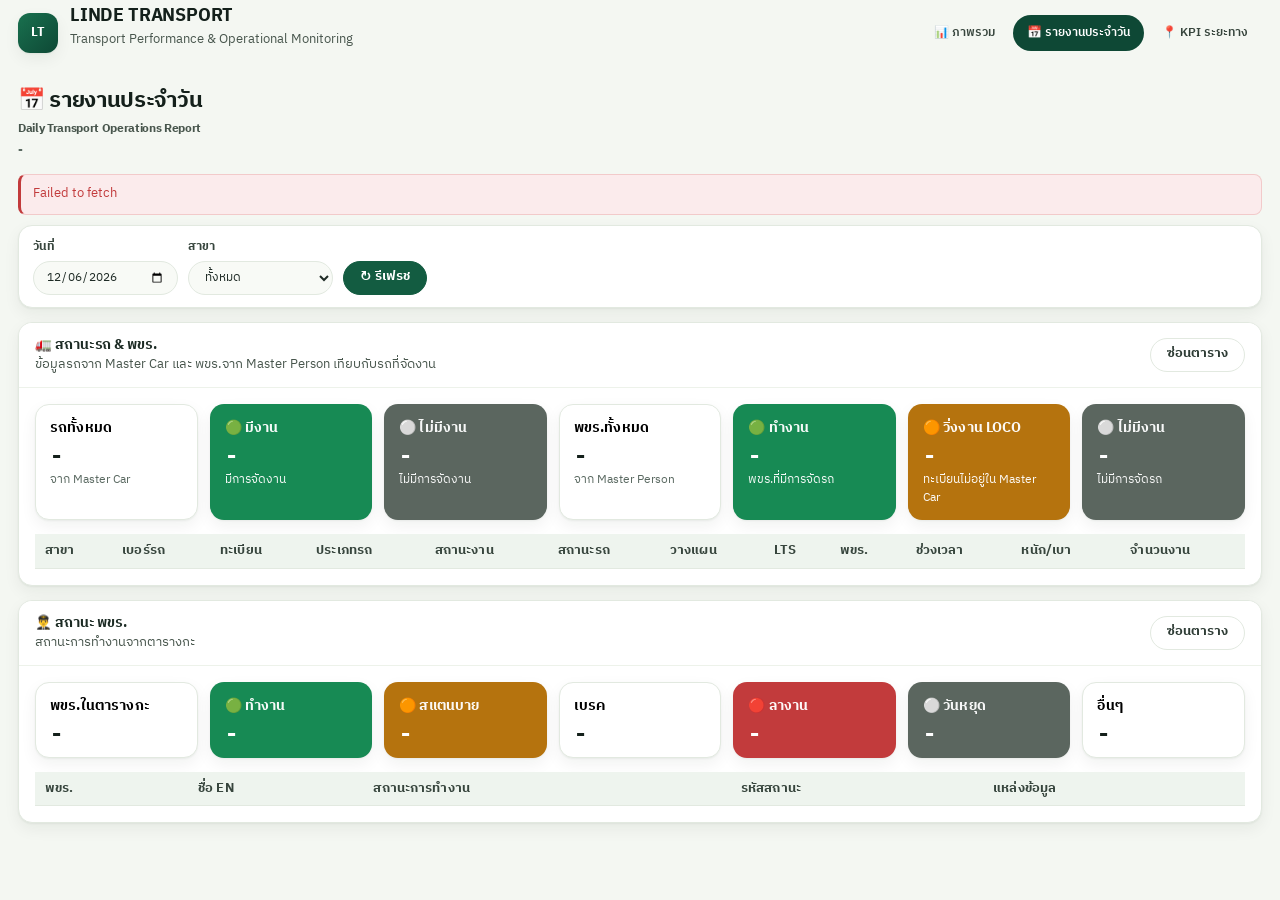
==== commit 8a17a2ac: "Update daily-report.html" ====
--- a/daily-report.html
+++ b/daily-report.html
@@ -58,8 +58,8 @@
     <section class="section">
       <div class="section-heading">
         <div>
-          <h2>🚛 สถานะรถ</h2>
-          <p class="section-subtitle">ข้อมูลรถจาก Master Car และการจัดงานจากตารางจัดรถ</p>
+          <h2>🚛 สถานะรถ &amp; พขร.</h2>
+          <p class="section-subtitle">ข้อมูลรถจาก Master Car และ พขร.จาก Master Person เทียบกับรถที่จัดงาน</p>
         </div>
         <div class="section-actions">
           <button class="btn btn-secondary" id="vehicleTableToggle" type="button" onclick="toggleTable('vehicleTableWrapper','vehicleTableToggle')">ซ่อนตาราง</button>
@@ -82,34 +82,6 @@
           <div class="card-value" id="vehicleNoJob">-</div>
           <div class="card-note">ไม่มีการจัดงาน</div>
         </div>
-      </div>
-
-      <div class="table-wrapper" id="vehicleTableWrapper">
-        <table class="data-table">
-          <thead>
-            <tr>
-              <th>สาขา</th><th>เบอร์รถ</th><th>ทะเบียน</th><th>ประเภทรถ</th>
-              <th>สถานะงาน</th><th>สถานะรถ</th><th>วางแผน</th><th>LTS</th>
-              <th>พขร.</th><th>ช่วงเวลา</th><th>หนัก/เบา</th><th>จำนวนงาน</th>
-            </tr>
-          </thead>
-          <tbody id="vehicleTableBody"></tbody>
-        </table>
-      </div>
-    </section>
-
-    <section class="section">
-      <div class="section-heading">
-        <div>
-          <h2>👨‍✈️ การจัดงาน พขร.</h2>
-          <p class="section-subtitle">พขร.จาก Master Person เทียบกับรถที่จัดงาน</p>
-        </div>
-        <div class="section-actions">
-          <button class="btn btn-secondary" id="driverTableToggle" type="button" onclick="toggleTable('driverTableWrapper','driverTableToggle')">ซ่อนตาราง</button>
-        </div>
-      </div>
-
-      <div class="cards driver-cards">
         <div class="card">
           <div class="card-label">พขร.ทั้งหมด</div>
           <div class="card-value" id="driverTotal">-</div>
@@ -132,12 +104,16 @@
         </div>
       </div>
 
-      <div class="table-wrapper" id="driverTableWrapper">
+      <div class="table-wrapper" id="vehicleTableWrapper">
         <table class="data-table">
           <thead>
-            <tr><th>สาขา</th><th>พขร.</th><th>ชื่อ EN</th><th>สถานะงาน</th><th>ทะเบียนที่จัด</th><th>จำนวนงาน</th><th>ตำแหน่ง</th></tr>
+            <tr>
+              <th>สาขา</th><th>เบอร์รถ</th><th>ทะเบียน</th><th>ประเภทรถ</th>
+              <th>สถานะงาน</th><th>สถานะรถ</th><th>วางแผน</th><th>LTS</th>
+              <th>พขร.</th><th>ช่วงเวลา</th><th>หนัก/เบา</th><th>จำนวนงาน</th>
+            </tr>
           </thead>
-          <tbody id="driverTableBody"></tbody>
+          <tbody id="vehicleTableBody"></tbody>
         </table>
       </div>
     </section>
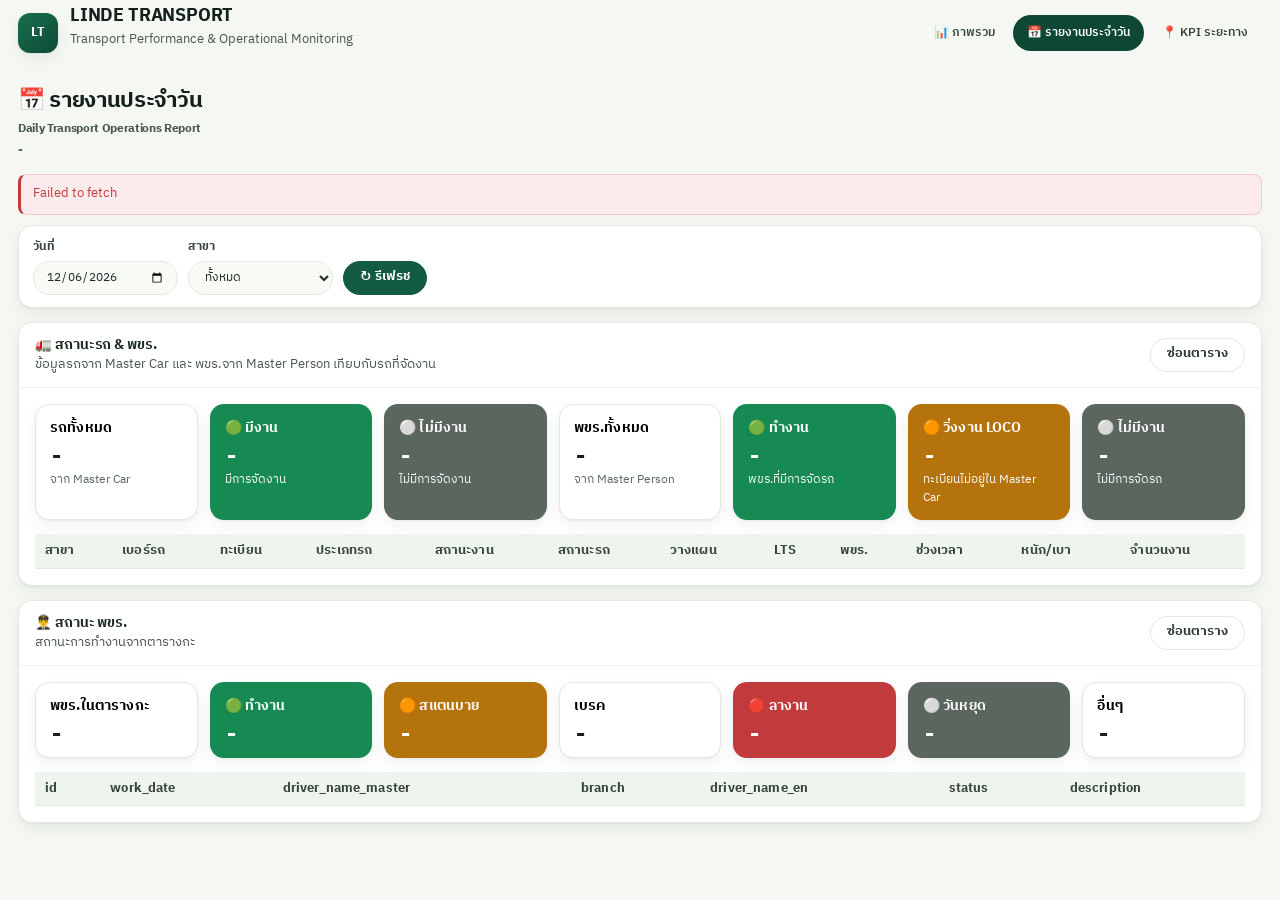
==== commit 4e7421ca: "Update daily-report.html" ====
--- a/daily-report.html
+++ b/daily-report.html
@@ -163,7 +163,15 @@
       <div class="table-wrapper" id="shiftTableWrapper">
         <table class="data-table">
           <thead>
-            <tr><th>พขร.</th><th>ชื่อ EN</th><th>สถานะการทำงาน</th><th>รหัสสถานะ</th><th>แหล่งข้อมูล</th></tr>
+            <tr>
+              <th>id</th>
+              <th>work_date</th>
+              <th>driver_name_master</th>
+              <th>branch</th>
+              <th>driver_name_en</th>
+              <th>status</th>
+              <th>description</th>
+            </tr>
           </thead>
           <tbody id="shiftTableBody"></tbody>
         </table>
--- a/style.css
+++ b/style.css
@@ -76,7 +76,7 @@
 
   --content-width: 1920px;
 
-  --font-body: "IBM Plex Sans Thai", "Noto Sans Thai", "Sarabun", Arial, sans-serif;
+  --font-body: Tahoma, Verdana, "IBM Plex Sans Thai", "Noto Sans Thai", "Sarabun", Arial, sans-serif;
   --font-mono: "IBM Plex Mono", "Roboto Mono", ui-monospace, monospace;
 }
 
